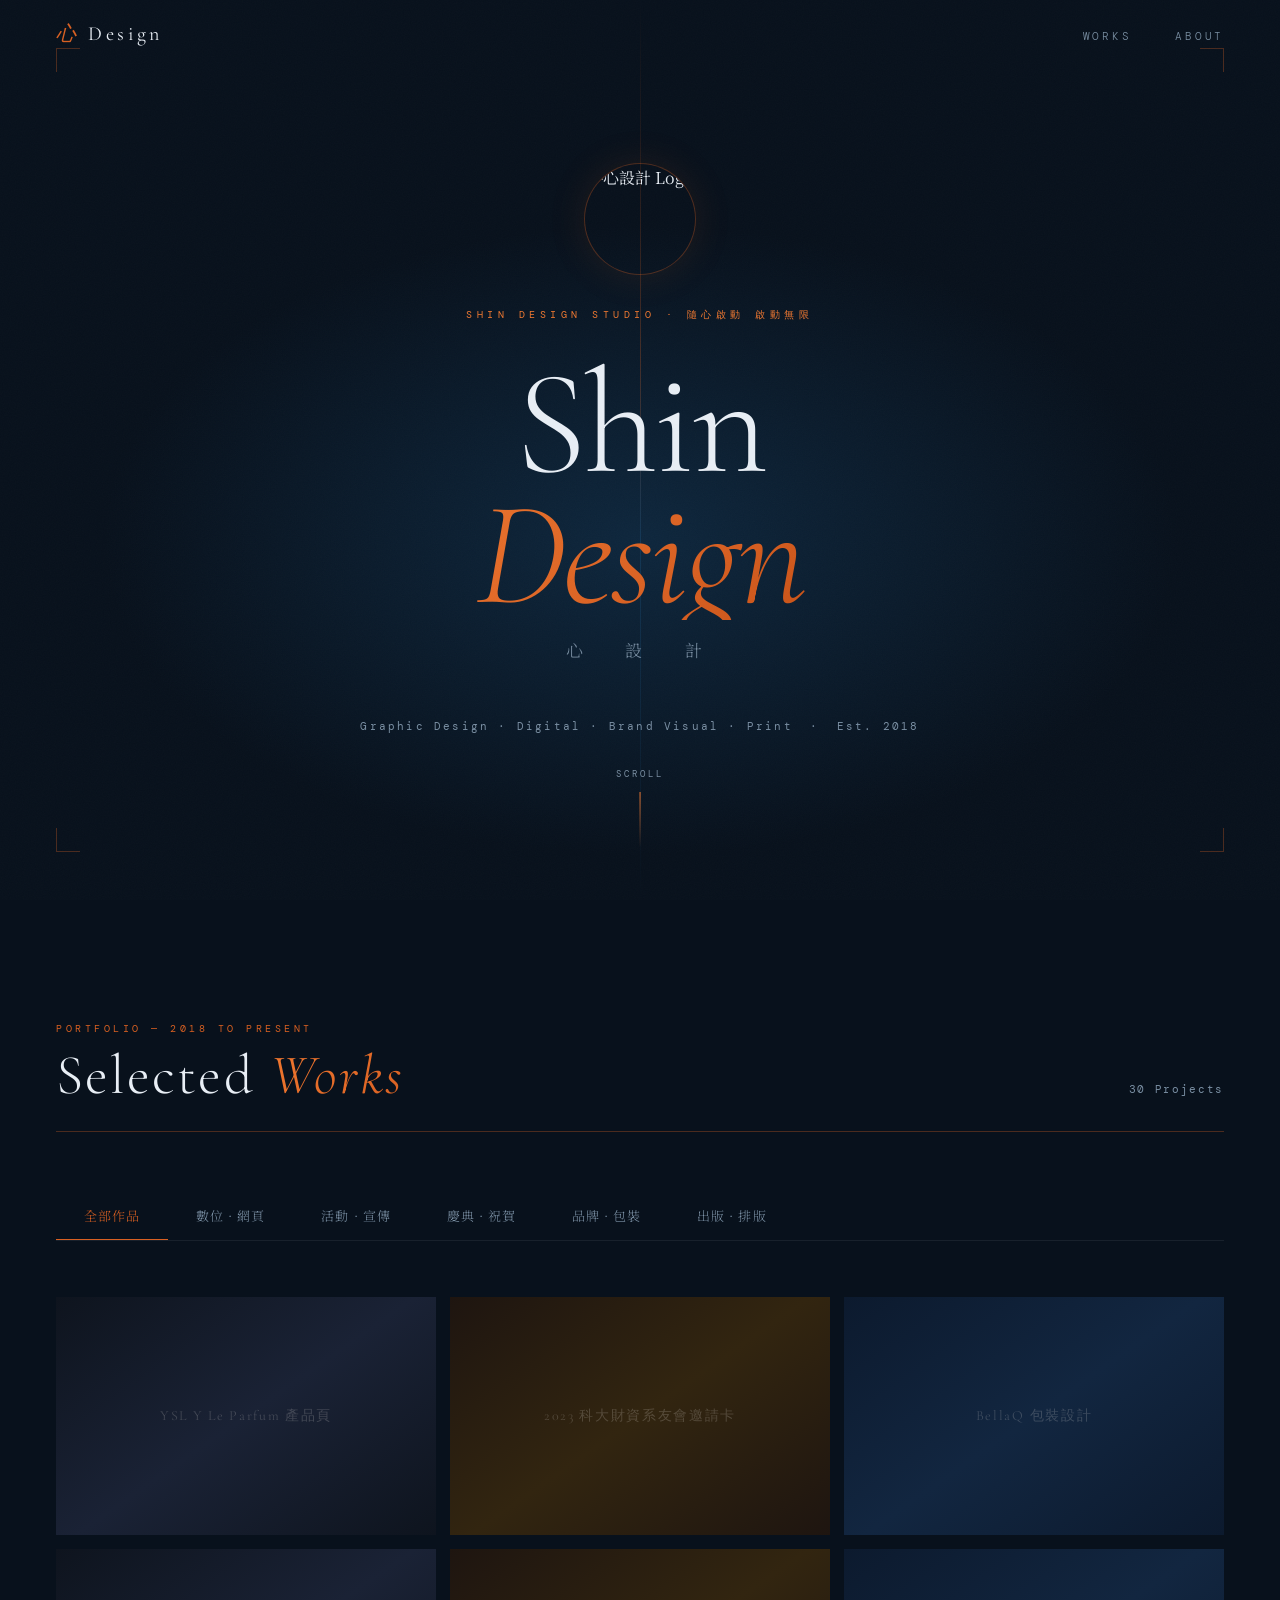
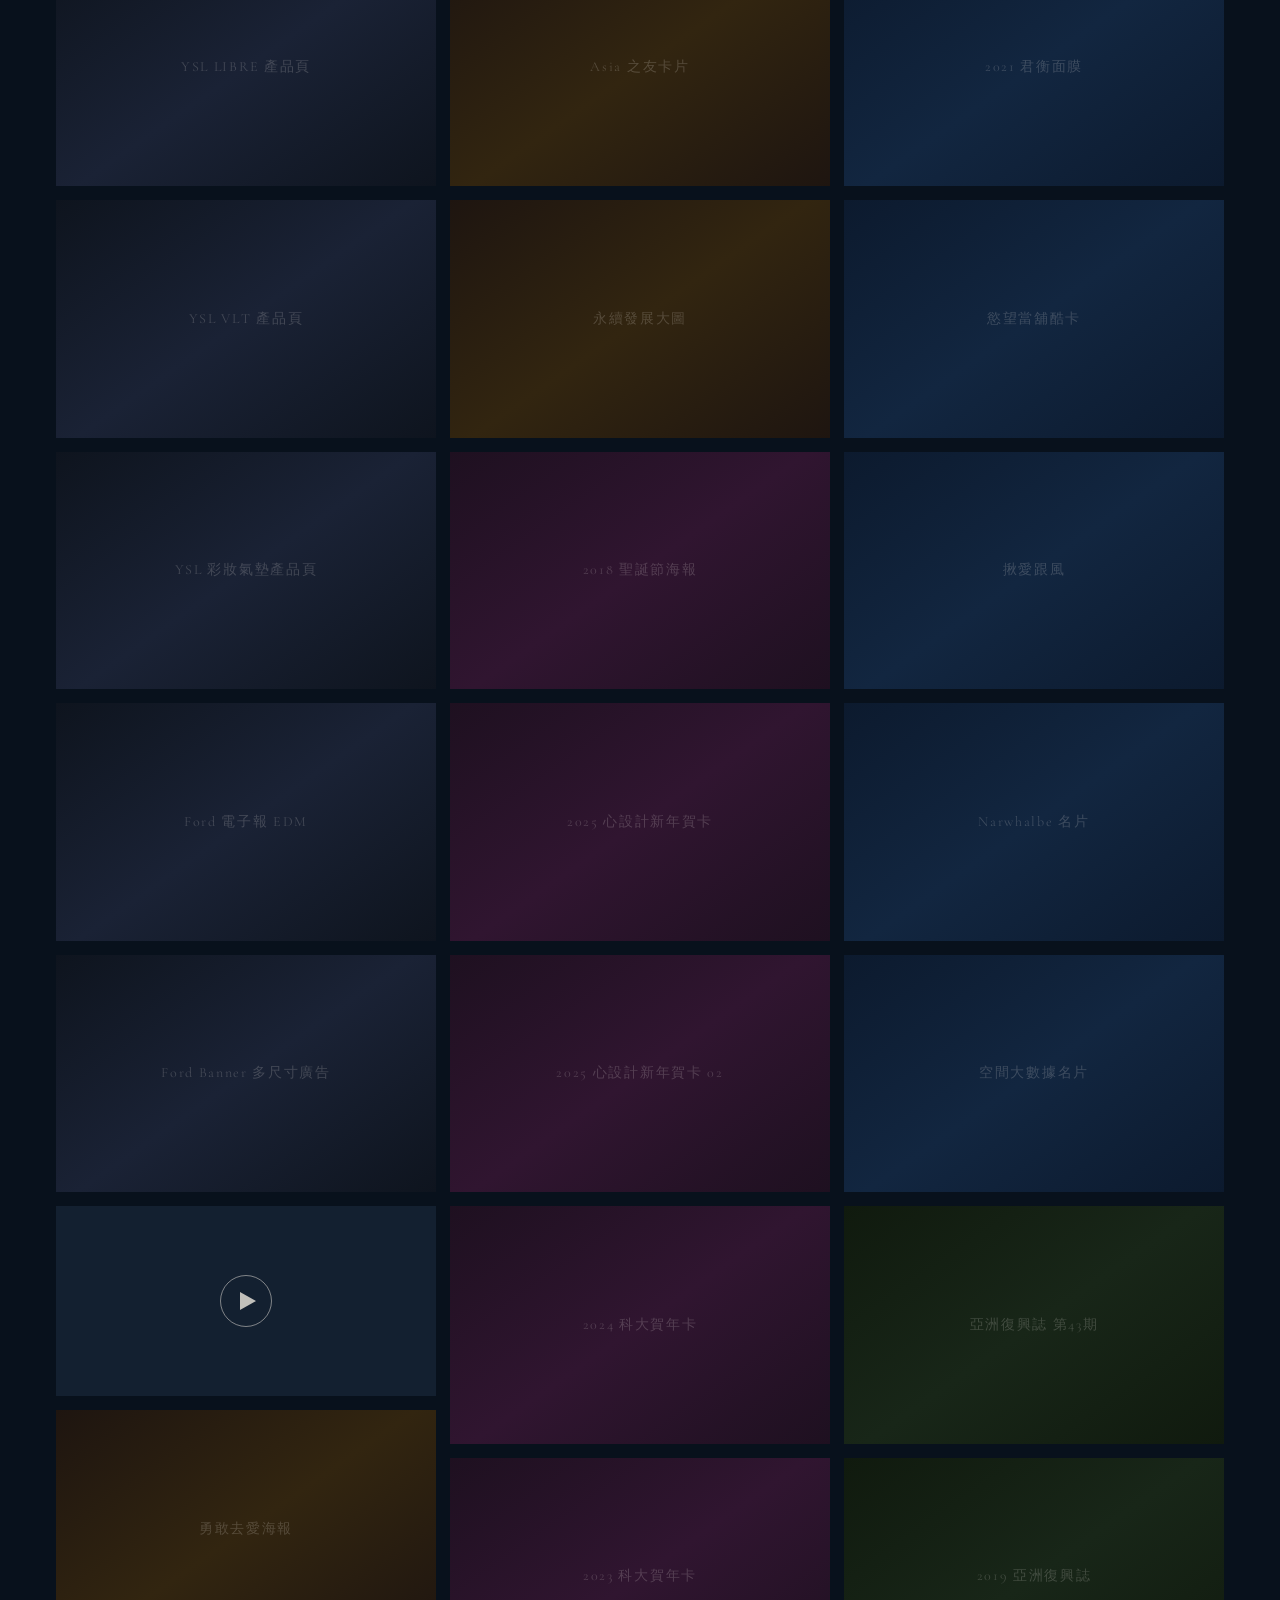
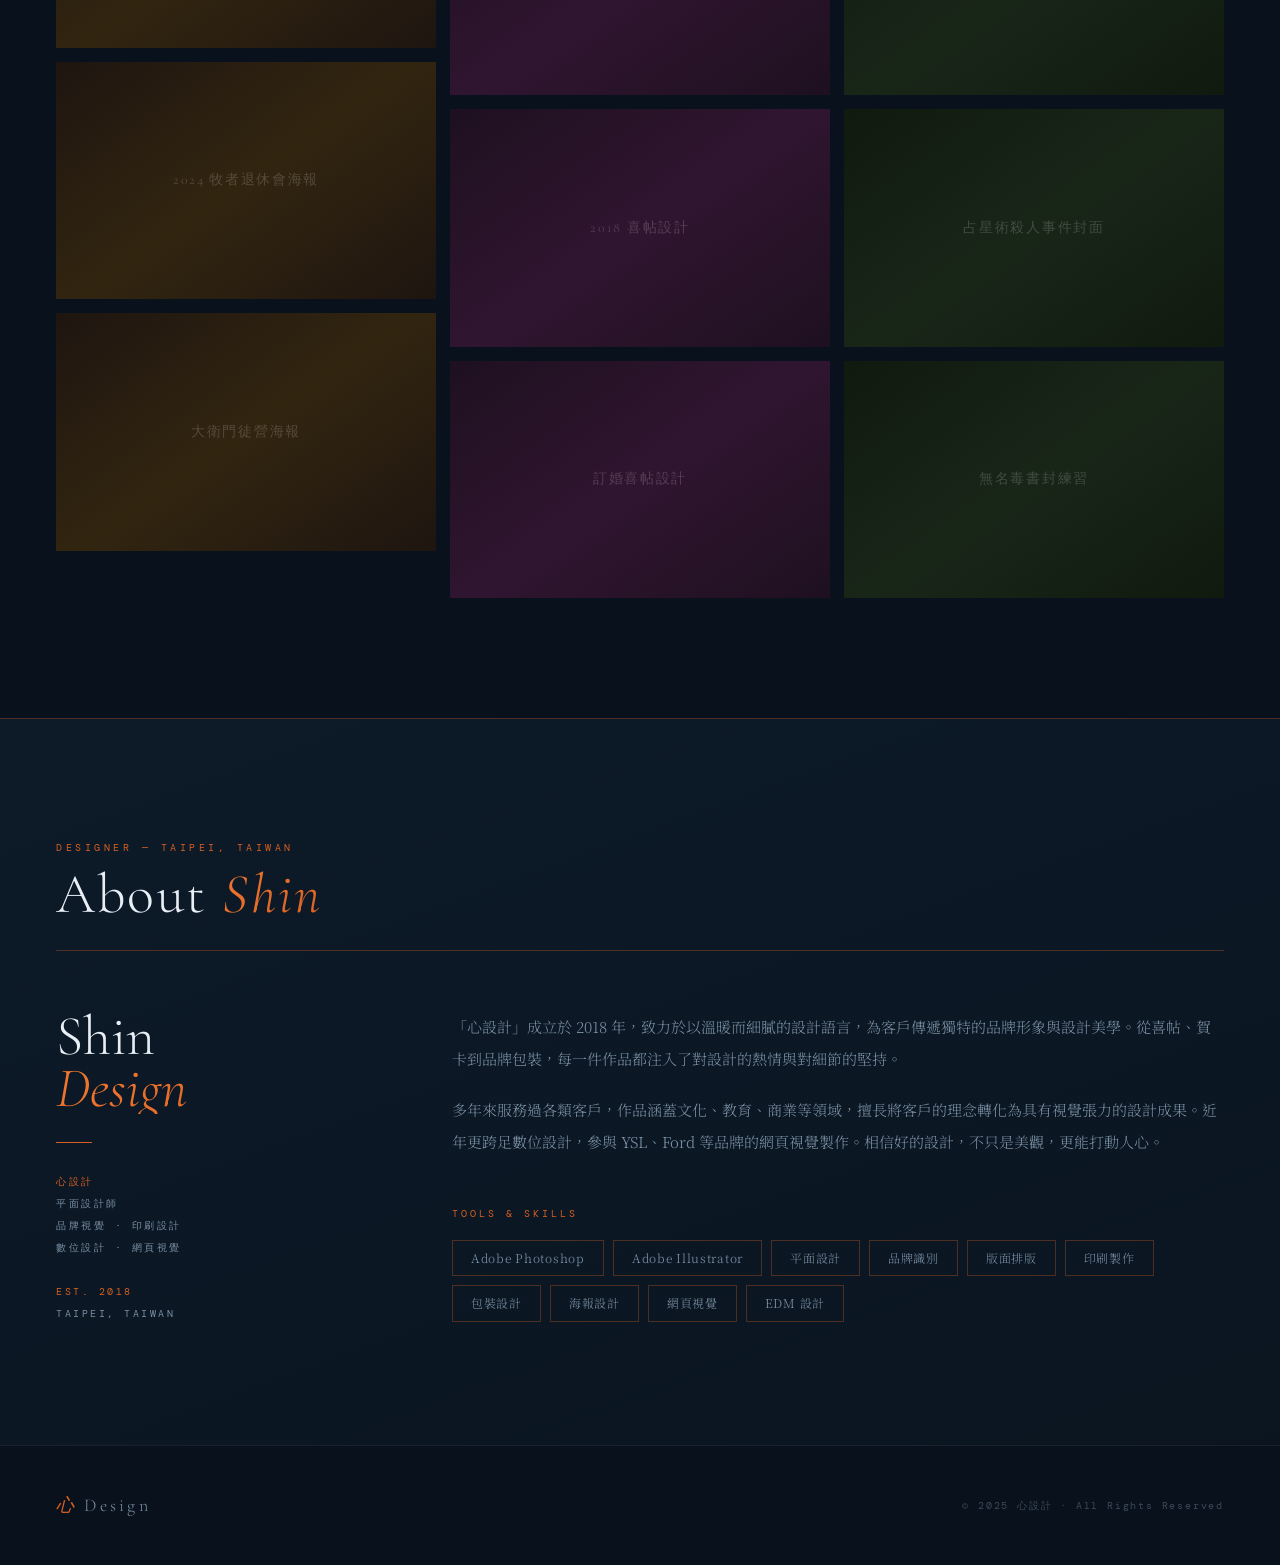
==== index.html @ 189000ab "Add files via upload" ====
<!DOCTYPE html>
<html lang="zh-Hant">
<head>
  <meta charset="UTF-8">
  <meta name="viewport" content="width=device-width, initial-scale=1.0">
  <title>心設計｜Shin Design Portfolio</title>
  <link rel="preconnect" href="https://fonts.googleapis.com">
  <link rel="preconnect" href="https://fonts.gstatic.com" crossorigin>
  <link href="https://fonts.googleapis.com/css2?family=Cormorant+Garamond:ital,wght@0,300;0,400;0,500;1,300;1,400;1,500&family=Noto+Serif+TC:wght@300;400;500&family=DM+Mono:wght@300;400&display=swap" rel="stylesheet">

  <style>
    :root {
      --ink:        #08111c;
      --ink-2:      #0d1a28;
      --ink-3:      #132030;
      --cream:      #e8eef5;
      --cream-dim:  #7a8fa3;
      --cream-faint:rgba(232,238,245,0.07);
      --gold:       #d86022;
      --gold-dim:   rgba(216,96,34,0.32);
      --gold-faint: rgba(216,96,34,0.10);
      --orange-hi:  #f07830;
      --navy:       #1a4f7a;
      --nav-h:      68px;
      --ease:       cubic-bezier(0.25,0.46,0.45,0.94);
    }
    *, *::before, *::after { margin:0; padding:0; box-sizing:border-box; }
    html { scroll-behavior: smooth; }
    body {
      font-family: 'Noto Serif TC', serif;
      background: var(--ink);
      color: var(--cream);
      line-height: 1.7;
      overflow-x: hidden;
    }
    body::after {
      content:'';
      position:fixed; inset:0;
      pointer-events:none; z-index:9998; opacity:.32;
      background-image:url("data:image/svg+xml,%3Csvg xmlns='http://www.w3.org/2000/svg' width='300' height='300'%3E%3Cfilter id='n'%3E%3CfeTurbulence type='fractalNoise' baseFrequency='.85' numOctaves='4' stitchTiles='stitch'/%3E%3C/filter%3E%3Crect width='300' height='300' filter='url(%23n)' opacity='.07'/%3E%3C/svg%3E");
    }
    a { text-decoration:none; color:inherit; }

    /* ── NAV ── */
    .nav {
      position:fixed; top:0; left:0; right:0;
      height:var(--nav-h);
      display:flex; align-items:center; justify-content:space-between;
      padding:0 56px; z-index:1000;
      transition:background .5s, border-color .5s;
    }
    .nav.scrolled {
      background:rgba(12,11,9,.93);
      backdrop-filter:blur(16px);
      border-bottom:1px solid var(--gold-dim);
    }
    .nav-logo {
      font-family:'Cormorant Garamond',serif;
      font-size:20px; font-weight:400;
      letter-spacing:.18em; color:var(--cream);
    }
    .nav-logo em { font-style:italic; color:var(--gold); }
    .nav-links { display:flex; gap:44px; list-style:none; }
    .nav-links a {
      font-family:'DM Mono',monospace;
      font-size:11px; font-weight:300;
      letter-spacing:.25em; text-transform:uppercase;
      color:var(--cream-dim); transition:color .3s;
    }
    .nav-links a:hover, .nav-links a.active { color:var(--gold); }

    /* ── HERO ── */
    .hero {
      min-height:100svh;
      display:flex; flex-direction:column;
      align-items:center; justify-content:center;
      position:relative; overflow:hidden; padding:0 56px;
      background: radial-gradient(ellipse 60% 50% at 50% 60%, rgba(26,79,122,0.35) 0%, transparent 70%);
    }
    .hero::before {
      content:''; position:absolute; top:0; left:50%;
      width:1px; height:100%;
      background:linear-gradient(to bottom, transparent, rgba(216,96,34,0.28) 40%, rgba(26,79,122,0.4) 60%, transparent);
      pointer-events:none;
    }
    .hero-corner {
      position:absolute; width:24px; height:24px;
      border-color:var(--gold-dim); border-style:solid;
    }
    .hero-corner.tl { top:48px; left:56px; border-width:1px 0 0 1px; }
    .hero-corner.tr { top:48px; right:56px; border-width:1px 1px 0 0; }
    .hero-corner.bl { bottom:48px; left:56px; border-width:0 0 1px 1px; }
    .hero-corner.br { bottom:48px; right:56px; border-width:0 1px 1px 0; }
    .hero-inner { text-align:center; position:relative; z-index:1; }
    .hero-eyebrow {
      font-family:'DM Mono',monospace;
      font-size:10px; letter-spacing:.45em; color:var(--orange-hi);
      text-transform:uppercase; margin-bottom:36px;
      opacity:0; animation:fadeUp .9s .2s forwards;
    }

    .hero-logo-wrap {
      width:110px; height:110px;
      border-radius:50%;
      overflow:hidden;
      margin:0 auto 32px;
      box-shadow:0 0 0 1px rgba(216,96,34,0.3), 0 0 40px rgba(216,96,34,0.12);
      opacity:0; animation:fadeUp .9s .1s forwards;
    }
    .hero-logo-wrap img {
      width:100%; height:100%; object-fit:cover;
    }
    .hero-title {
      font-family:'Cormorant Garamond',serif;
      font-size:clamp(72px,14vw,148px); font-weight:300;
      line-height:.88; letter-spacing:-.02em; color:var(--cream);
      margin-bottom:16px;
      opacity:0; animation:fadeUp .9s .45s forwards;
    }
    .hero-title em {
      display:block; font-style:italic;
      background: linear-gradient(135deg, #f07830 0%, #d86022 60%, #bf4a10 100%);
      -webkit-background-clip: text;
      -webkit-text-fill-color: transparent;
      background-clip: text;
    }
    .hero-zh {
      font-size:clamp(13px,2vw,17px); font-weight:300;
      letter-spacing:.75em; color:var(--cream-dim); margin-bottom:52px;
      opacity:0; animation:fadeUp .9s .7s forwards;
    }
    .hero-sub {
      font-family:'DM Mono',monospace;
      font-size:11px; letter-spacing:.2em; color:var(--cream-dim);
      opacity:0; animation:fadeUp .9s .9s forwards;
    }
    .hero-scroll {
      position:absolute; bottom:52px; left:50%;
      transform:translateX(-50%);
      display:flex; flex-direction:column; align-items:center; gap:10px;
      opacity:0; animation:fadeIn 1s 1.6s forwards;
    }
    .hero-scroll-label {
      font-family:'DM Mono',monospace;
      font-size:9px; letter-spacing:.35em; color:var(--cream-dim); text-transform:uppercase;
    }
    .hero-scroll-bar {
      width:1px; height:56px;
      background:linear-gradient(to bottom, var(--orange-hi), transparent);
      animation:scrollPulse 2.5s 1.8s infinite;
    }

    /* ── SECTION ── */
    .section { padding:120px 56px; }
    .section-header {
      display:flex; align-items:flex-end; justify-content:space-between;
      margin-bottom:60px; padding-bottom:28px;
      border-bottom:1px solid var(--gold-dim);
    }
    .section-eyebrow {
      font-family:'DM Mono',monospace;
      font-size:10px; letter-spacing:.35em; color:var(--gold);
      text-transform:uppercase; margin-bottom:10px;
    }
    .section-title {
      font-family:'Cormorant Garamond',serif;
      font-size:clamp(36px,5vw,56px); font-weight:300;
      line-height:1; letter-spacing:.04em; color:var(--cream);
    }
    .section-title em {
      font-style:italic;
      background: linear-gradient(135deg, #f07830 0%, #d86022 100%);
      -webkit-background-clip: text;
      -webkit-text-fill-color: transparent;
      background-clip: text;
    }
    .section-count {
      font-family:'DM Mono',monospace;
      font-size:11px; letter-spacing:.15em; color:var(--cream-dim); padding-bottom:4px;
    }

    /* ── FILTER ── */
    .filter-bar {
      display:flex; border-bottom:1px solid var(--cream-faint);
      margin-bottom:56px; overflow-x:auto; scrollbar-width:none;
    }
    .filter-bar::-webkit-scrollbar { display:none; }
    .filter-btn {
      flex-shrink:0; padding:14px 28px;
      background:none; border:none; border-bottom:2px solid transparent;
      font-family:'Noto Serif TC',serif; font-size:13px; font-weight:300;
      color:var(--cream-dim); cursor:pointer;
      letter-spacing:.08em; transition:color .3s, border-color .3s;
      margin-bottom:-1px; white-space:nowrap;
    }
    .filter-btn:hover { color:var(--cream); }
    .filter-btn.active { color:var(--gold); border-bottom-color:var(--gold); }

    /* ── GRID ── */
    .project-grid { columns:3; column-gap:14px; }
    .project-card {
      break-inside:avoid; margin-bottom:14px;
      position:relative; overflow:hidden; cursor:pointer;
      background:var(--ink-3); display:block;
      transition:transform .4s var(--ease);
    }
    .project-card:hover { transform:translateY(-2px); }
    .project-card-img {
      width:100%; display:block; object-fit:cover;
      transition:transform .7s var(--ease);
    }
    .project-card:hover .project-card-img { transform:scale(1.05); }

    /* placeholder bg by category */
    .project-card[data-category="promotion"]   { --ph-bg: linear-gradient(145deg,#1e1510,#322510,#1e1510); }
    .project-card[data-category="celebration"] { --ph-bg: linear-gradient(145deg,#1e1020,#301530,#1e1020); }
    .project-card[data-category="brand"]       { --ph-bg: linear-gradient(145deg,#0c1a2e,#122640,#0c1a2e); }
    .project-card[data-category="publication"] { --ph-bg: linear-gradient(145deg,#101a0e,#182618,#101a0e); }
    .project-card[data-category="digital"]     { --ph-bg: linear-gradient(145deg,#0e141e,#1a2235,#0e141e); }

    .img-error { display:none !important; }
    .img-error ~ .project-card-placeholder { display:flex !important; }
    .project-card-placeholder {
      display:none; background:var(--ph-bg);
      width:100%; min-height:200px; aspect-ratio:16/10;
      align-items:center; justify-content:center;
      font-family:'Cormorant Garamond',serif;
      font-size:14px; letter-spacing:.12em;
      color:rgba(237,232,223,.2); text-align:center; padding:20px;
    }

    .project-card-overlay {
      position:absolute; inset:0;
      background:linear-gradient(to top, rgba(8,6,3,.88) 0%, rgba(8,6,3,.12) 55%, transparent 100%);
      opacity:0; transition:opacity .4s;
      display:flex; flex-direction:column; justify-content:flex-end; padding:22px;
    }
    .project-card:hover .project-card-overlay { opacity:1; }
    .project-card-cat {
      font-family:'DM Mono',monospace;
      font-size:9px; letter-spacing:.3em; color:var(--gold);
      text-transform:uppercase; margin-bottom:6px;
    }
    .project-card-name {
      font-size:14px; font-weight:400;
      letter-spacing:.06em; color:#f5f0e8; line-height:1.4;
    }

    /* video card */
    .project-card.is-video .video-play-btn {
      position:absolute; top:50%; left:50%;
      transform:translate(-50%,-50%);
      width:52px; height:52px; border-radius:50%;
      border:1.5px solid rgba(237,232,223,.5);
      display:flex; align-items:center; justify-content:center;
      transition:border-color .3s, background .3s;
      pointer-events:none;
    }
    .project-card.is-video .video-play-btn::after {
      content:''; display:block;
      border-left:16px solid rgba(237,232,223,.8);
      border-top:9px solid transparent;
      border-bottom:9px solid transparent;
      margin-left:4px;
    }
    .project-card.is-video:hover .video-play-btn {
      border-color:var(--gold);
      background:rgba(196,151,62,.15);
    }
    .project-card.is-video:hover .video-play-btn::after {
      border-left-color:var(--gold);
    }

    .project-card.hidden { display:none; }

    /* ── ABOUT ── */
    #about { background: linear-gradient(160deg, #0d1a28 0%, #0a1520 100%); border-top:1px solid var(--gold-dim); }
    .about-grid {
      display:grid; grid-template-columns:300px 1fr;
      gap:96px; align-items:start;
    }
    .about-brand-name {
      font-family:'Cormorant Garamond',serif;
      font-size:56px; font-weight:300; line-height:.92; color:var(--cream);
    }
    .about-brand-name em {
      display:block; font-style:italic;
      background: linear-gradient(135deg, #f07830 0%, #d86022 100%);
      -webkit-background-clip: text;
      -webkit-text-fill-color: transparent;
      background-clip: text;
    }
    .about-rule { width:36px; height:1px; background:var(--gold); margin:28px 0; }
    .about-meta {
      font-family:'DM Mono',monospace;
      font-size:10px; letter-spacing:.25em; color:var(--cream-dim);
      line-height:2.2; text-transform:uppercase;
    }
    .about-meta strong { color:var(--gold); font-weight:400; }
    .about-bio { font-size:15px; font-weight:300; color:var(--cream-dim); line-height:2.1; }
    .about-bio p + p { margin-top:20px; }
    .skills-eyebrow {
      font-family:'DM Mono',monospace;
      font-size:10px; letter-spacing:.3em; color:var(--gold);
      text-transform:uppercase; margin:48px 0 18px;
    }
    .skills-list { display:flex; flex-wrap:wrap; gap:9px; }
    .skill-tag {
      padding:7px 18px; border:1px solid var(--gold-dim);
      font-size:12px; font-weight:300; color:var(--cream-dim);
      letter-spacing:.06em; transition:border-color .3s, color .3s;
    }
    .skill-tag:hover { border-color:var(--gold); color:var(--gold); }

    /* ── FOOTER ── */
    .footer {
      padding:44px 56px;
      display:flex; justify-content:space-between; align-items:center;
      border-top:1px solid var(--cream-faint);
    }
    .footer-logo {
      font-family:'Cormorant Garamond',serif;
      font-size:18px; font-weight:300;
      letter-spacing:.18em; color:var(--cream-dim);
    }
    .footer-logo em { font-style:italic; color:var(--gold); }
    .footer-copy {
      font-family:'DM Mono',monospace;
      font-size:10px; letter-spacing:.18em; color:var(--cream-dim); opacity:.45;
    }

    /* ── LIGHTBOX ── */
    .lightbox {
      position:fixed; inset:0; background:rgba(8,7,5,.97);
      z-index:2000; display:flex; align-items:center; justify-content:center;
      opacity:0; pointer-events:none; transition:opacity .4s;
    }
    .lightbox.open { opacity:1; pointer-events:all; }
    .lightbox-media {
      max-width:86vw; max-height:82vh; object-fit:contain;
      box-shadow:0 48px 120px rgba(0,0,0,.85);
    }
    .lightbox-video {
      max-width:86vw; max-height:82vh;
      box-shadow:0 48px 120px rgba(0,0,0,.85);
      display:none;
    }
    .lightbox-video.active { display:block; }
    .lightbox-info {
      position:absolute; bottom:44px; left:50%;
      transform:translateX(-50%); text-align:center;
    }
    .lightbox-name { font-size:15px; font-weight:400; color:var(--cream); letter-spacing:.1em; }
    .lightbox-tag {
      font-family:'DM Mono',monospace;
      font-size:10px; letter-spacing:.3em; color:var(--gold);
      text-transform:uppercase; margin-top:8px;
    }
    .lightbox-close {
      position:absolute; top:36px; right:48px;
      font-family:'DM Mono',monospace; font-size:11px;
      letter-spacing:.22em; text-transform:uppercase;
      color:var(--cream-dim); background:none; border:none; cursor:pointer;
      transition:color .3s; display:flex; align-items:center; gap:10px;
    }
    .lightbox-close::before { content:''; display:block; width:20px; height:1px; background:currentColor; }
    .lightbox-close:hover { color:var(--gold); }
    .lightbox-prev, .lightbox-next {
      position:absolute; top:50%; transform:translateY(-50%);
      background:none; border:1px solid var(--gold-dim); color:var(--cream-dim);
      width:48px; height:48px; cursor:pointer; font-size:18px;
      display:flex; align-items:center; justify-content:center;
      transition:border-color .3s, color .3s;
    }
    .lightbox-prev:hover, .lightbox-next:hover { border-color:var(--gold); color:var(--gold); }
    .lightbox-prev { left:48px; }
    .lightbox-next { right:48px; }

    /* ── ANIMATIONS ── */
    @keyframes fadeUp {
      from { opacity:0; transform:translateY(22px); }
      to   { opacity:1; transform:translateY(0); }
    }
    @keyframes fadeIn {
      from { opacity:0; } to { opacity:1; }
    }
    @keyframes scrollPulse {
      0%   { transform:scaleY(0); transform-origin:top;    opacity:1; }
      49%  { transform:scaleY(1); transform-origin:top;    opacity:1; }
      50%  { transform:scaleY(1); transform-origin:bottom; opacity:1; }
      100% { transform:scaleY(0); transform-origin:bottom; opacity:0; }
    }

    /* ── RWD ── */
    @media (max-width:1100px) {
      .project-grid { columns:2; }
      .about-grid { grid-template-columns:240px 1fr; gap:56px; }
    }
    @media (max-width:768px) {
      .nav, .section, .hero { padding-left:24px; padding-right:24px; }
      .footer { padding:32px 24px; flex-direction:column; gap:14px; text-align:center; }
      .section { padding-top:80px; padding-bottom:80px; }
      .about-grid { grid-template-columns:1fr; gap:40px; }
      .lightbox-prev { left:12px; } .lightbox-next { right:12px; }
      .hero-corner { display:none; }
    }
    @media (max-width:540px) { .project-grid { columns:1; } }
  </style>
</head>
<body>

<!-- NAV -->
<nav class="nav" id="nav">
  <a href="#home" class="nav-logo"><em>心</em>&nbsp;Design</a>
  <ul class="nav-links">
    <li><a href="#works">Works</a></li>
    <li><a href="#about">About</a></li>
  </ul>
</nav>

<!-- HERO -->
<section class="hero" id="home">
  <div class="hero-corner tl"></div><div class="hero-corner tr"></div>
  <div class="hero-corner bl"></div><div class="hero-corner br"></div>
  <div class="hero-inner">
    <div class="hero-logo-wrap">
      <img src="logo/shin-logo.jpg" alt="心設計 Logo">
    </div>
    <p class="hero-eyebrow">Shin Design Studio · 隨心啟動 啟動無限</p>
    <h1 class="hero-title">Shin<em>Design</em></h1>
    <p class="hero-zh">心　設　計</p>
    <p class="hero-sub">Graphic Design · Digital · Brand Visual · Print &ensp;·&ensp; Est. 2018</p>
  </div>
  <div class="hero-scroll">
    <span class="hero-scroll-label">Scroll</span>
    <div class="hero-scroll-bar"></div>
  </div>
</section>

<!-- WORKS -->
<section class="section" id="works">
  <div class="section-header">
    <div>
      <p class="section-eyebrow">Portfolio — 2018 to Present</p>
      <h2 class="section-title">Selected <em>Works</em></h2>
    </div>
    <span class="section-count" id="count">30 Projects</span>
  </div>

  <div class="filter-bar">
    <button class="filter-btn active" data-filter="all">全部作品</button>
    <button class="filter-btn" data-filter="digital">數位 · 網頁</button>
    <button class="filter-btn" data-filter="promotion">活動 · 宣傳</button>
    <button class="filter-btn" data-filter="celebration">慶典 · 祝賀</button>
    <button class="filter-btn" data-filter="brand">品牌 · 包裝</button>
    <button class="filter-btn" data-filter="publication">出版 · 排版</button>
  </div>

  <div class="project-grid" id="grid">

    <!-- ── 數位 · 網頁 ── -->

    <div class="project-card" data-category="digital" data-title="YSL Y Le Parfum 產品頁">
      <img class="project-card-img" src="img/ysl_leparfum_pc.jpg" alt="YSL Y Le Parfum 產品頁" loading="lazy">
      <div class="project-card-placeholder">YSL Y Le Parfum 產品頁</div>
      <div class="project-card-overlay">
        <div class="project-card-cat">數位 · 網頁</div>
        <div class="project-card-name">YSL Y Le Parfum 產品頁</div>
      </div>
    </div>

    <div class="project-card" data-category="digital" data-title="YSL LIBRE 產品頁">
      <img class="project-card-img" src="img/ysl_libre_pc.jpg" alt="YSL LIBRE 產品頁" loading="lazy">
      <div class="project-card-placeholder">YSL LIBRE 產品頁</div>
      <div class="project-card-overlay">
        <div class="project-card-cat">數位 · 網頁</div>
        <div class="project-card-name">YSL LIBRE 產品頁</div>
      </div>
    </div>

    <div class="project-card" data-category="digital" data-title="YSL VLT 產品頁">
      <img class="project-card-img" src="img/ysl_vlt_pc.jpg" alt="YSL VLT 產品頁" loading="lazy">
      <div class="project-card-placeholder">YSL VLT 產品頁</div>
      <div class="project-card-overlay">
        <div class="project-card-cat">數位 · 網頁</div>
        <div class="project-card-name">YSL VLT 產品頁</div>
      </div>
    </div>

    <div class="project-card" data-category="digital" data-title="YSL 彩妝氣墊產品頁">
      <img class="project-card-img" src="img/ysl_makeup_pc.jpg" alt="YSL 彩妝氣墊產品頁" loading="lazy">
      <div class="project-card-placeholder">YSL 彩妝氣墊產品頁</div>
      <div class="project-card-overlay">
        <div class="project-card-cat">數位 · 網頁</div>
        <div class="project-card-name">YSL 彩妝氣墊產品頁</div>
      </div>
    </div>

    <div class="project-card" data-category="digital" data-title="Ford 電子報 EDM">
      <img class="project-card-img" src="img/ford_edm.jpg" alt="Ford 電子報 EDM" loading="lazy">
      <div class="project-card-placeholder">Ford 電子報 EDM</div>
      <div class="project-card-overlay">
        <div class="project-card-cat">數位 · 網頁</div>
        <div class="project-card-name">Ford 電子報 EDM</div>
      </div>
    </div>

    <div class="project-card" data-category="digital" data-title="Ford Banner 多尺寸廣告">
      <img class="project-card-img" src="img/ford_banner.jpg" alt="Ford Banner 多尺寸廣告" loading="lazy">
      <div class="project-card-placeholder">Ford Banner 多尺寸廣告</div>
      <div class="project-card-overlay">
        <div class="project-card-cat">數位 · 網頁</div>
        <div class="project-card-name">Ford Banner 多尺寸廣告</div>
      </div>
    </div>

    <div class="project-card is-video" data-category="digital" data-title="VML Human First 形象影片" data-video="video/VML_human-First.mp4">
      <video class="project-card-img" muted loop playsinline preload="metadata" style="pointer-events:none;">
        <source src="video/VML_human-First.mp4" type="video/mp4">
      </video>
      <div class="video-play-btn"></div>
      <div class="project-card-overlay">
        <div class="project-card-cat">數位 · 影片</div>
        <div class="project-card-name">VML Human First 形象影片</div>
      </div>
    </div>

    <!-- ── 活動 · 宣傳 ── -->

    <div class="project-card" data-category="promotion" data-title="勇敢去愛海報">
      <img class="project-card-img" src="img/勇敢去愛海報.jpg" alt="勇敢去愛海報" loading="lazy">
      <div class="project-card-placeholder">勇敢去愛海報</div>
      <div class="project-card-overlay">
        <div class="project-card-cat">活動 · 宣傳</div>
        <div class="project-card-name">勇敢去愛海報</div>
      </div>
    </div>

    <div class="project-card" data-category="promotion" data-title="2024 牧者退休會海報">
      <img class="project-card-img" src="img/2024牧者退休會海報.jpg" alt="2024 牧者退休會海報" loading="lazy">
      <div class="project-card-placeholder">2024 牧者退休會海報</div>
      <div class="project-card-overlay">
        <div class="project-card-cat">活動 · 宣傳</div>
        <div class="project-card-name">2024 牧者退休會海報</div>
      </div>
    </div>

    <div class="project-card" data-category="promotion" data-title="大衛門徒營海報">
      <img class="project-card-img" src="img/大衛門徒營海報.jpg" alt="大衛門徒營海報" loading="lazy">
      <div class="project-card-placeholder">大衛門徒營海報</div>
      <div class="project-card-overlay">
        <div class="project-card-cat">活動 · 宣傳</div>
        <div class="project-card-name">大衛門徒營海報</div>
      </div>
    </div>

    <div class="project-card" data-category="promotion" data-title="2023 科大財資系友會邀請卡">
      <img class="project-card-img" src="img/2023科大財資系友會邀請卡.jpg" alt="2023 科大財資系友會邀請卡" loading="lazy">
      <div class="project-card-placeholder">2023 科大財資系友會邀請卡</div>
      <div class="project-card-overlay">
        <div class="project-card-cat">活動 · 宣傳</div>
        <div class="project-card-name">2023 科大財資系友會邀請卡</div>
      </div>
    </div>

    <div class="project-card" data-category="promotion" data-title="Asia 之友卡片">
      <img class="project-card-img" src="img/Asia之友卡片.jpg" alt="Asia 之友卡片" loading="lazy">
      <div class="project-card-placeholder">Asia 之友卡片</div>
      <div class="project-card-overlay">
        <div class="project-card-cat">活動 · 宣傳</div>
        <div class="project-card-name">Asia 之友卡片</div>
      </div>
    </div>

    <div class="project-card" data-category="promotion" data-title="永續發展大圖">
      <img class="project-card-img" src="img/永續發展大圖.jpg" alt="永續發展大圖" loading="lazy">
      <div class="project-card-placeholder">永續發展大圖</div>
      <div class="project-card-overlay">
        <div class="project-card-cat">活動 · 宣傳</div>
        <div class="project-card-name">永續發展大圖</div>
      </div>
    </div>

    <!-- ── 慶典 · 祝賀 ── -->

    <div class="project-card" data-category="celebration" data-title="2018 聖誕節海報">
      <img class="project-card-img" src="img/2018聖誕節海報.jpg" alt="2018 聖誕節海報" loading="lazy">
      <div class="project-card-placeholder">2018 聖誕節海報</div>
      <div class="project-card-overlay">
        <div class="project-card-cat">慶典 · 祝賀</div>
        <div class="project-card-name">2018 聖誕節海報</div>
      </div>
    </div>

    <div class="project-card" data-category="celebration" data-title="2025 心設計新年賀卡">
      <img class="project-card-img" src="img/2025心設計新年賀卡.jpg" alt="2025 心設計新年賀卡" loading="lazy">
      <div class="project-card-placeholder">2025 心設計新年賀卡</div>
      <div class="project-card-overlay">
        <div class="project-card-cat">慶典 · 祝賀</div>
        <div class="project-card-name">2025 心設計新年賀卡</div>
      </div>
    </div>

    <div class="project-card" data-category="celebration" data-title="2025 心設計新年賀卡 02">
      <img class="project-card-img" src="img/2025心設計新年賀卡02.jpg" alt="2025 心設計新年賀卡 02" loading="lazy">
      <div class="project-card-placeholder">2025 心設計新年賀卡 02</div>
      <div class="project-card-overlay">
        <div class="project-card-cat">慶典 · 祝賀</div>
        <div class="project-card-name">2025 心設計新年賀卡 02</div>
      </div>
    </div>

    <div class="project-card" data-category="celebration" data-title="2024 科大賀年卡">
      <img class="project-card-img" src="img/2024科大賀年卡.jpg" alt="2024 科大賀年卡" loading="lazy">
      <div class="project-card-placeholder">2024 科大賀年卡</div>
      <div class="project-card-overlay">
        <div class="project-card-cat">慶典 · 祝賀</div>
        <div class="project-card-name">2024 科大賀年卡</div>
      </div>
    </div>

    <div class="project-card" data-category="celebration" data-title="2023 科大賀年卡">
      <img class="project-card-img" src="img/2023科大賀年卡.jpg" alt="2023 科大賀年卡" loading="lazy">
      <div class="project-card-placeholder">2023 科大賀年卡</div>
      <div class="project-card-overlay">
        <div class="project-card-cat">慶典 · 祝賀</div>
        <div class="project-card-name">2023 科大賀年卡</div>
      </div>
    </div>

    <div class="project-card" data-category="celebration" data-title="2018 喜帖設計">
      <img class="project-card-img" src="img/2018喜帖設計.jpg" alt="2018 喜帖設計" loading="lazy">
      <div class="project-card-placeholder">2018 喜帖設計</div>
      <div class="project-card-overlay">
        <div class="project-card-cat">慶典 · 祝賀</div>
        <div class="project-card-name">2018 喜帖設計</div>
      </div>
    </div>

    <div class="project-card" data-category="celebration" data-title="訂婚喜帖設計">
      <img class="project-card-img" src="img/訂婚喜帖設計.jpg" alt="訂婚喜帖設計" loading="lazy">
      <div class="project-card-placeholder">訂婚喜帖設計</div>
      <div class="project-card-overlay">
        <div class="project-card-cat">慶典 · 祝賀</div>
        <div class="project-card-name">訂婚喜帖設計</div>
      </div>
    </div>

    <!-- ── 品牌 · 包裝 ── -->

    <div class="project-card" data-category="brand" data-title="BellaQ 包裝設計">
      <img class="project-card-img" src="img/BellaQ包裝設計.jpg" alt="BellaQ 包裝設計" loading="lazy">
      <div class="project-card-placeholder">BellaQ 包裝設計</div>
      <div class="project-card-overlay">
        <div class="project-card-cat">品牌 · 包裝</div>
        <div class="project-card-name">BellaQ 包裝設計</div>
      </div>
    </div>

    <div class="project-card" data-category="brand" data-title="2021 君衡面膜">
      <img class="project-card-img" src="img/2021君衡面膜.jpg" alt="2021 君衡面膜" loading="lazy">
      <div class="project-card-placeholder">2021 君衡面膜</div>
      <div class="project-card-overlay">
        <div class="project-card-cat">品牌 · 包裝</div>
        <div class="project-card-name">2021 君衡面膜</div>
      </div>
    </div>

    <div class="project-card" data-category="brand" data-title="慾望當舖酷卡">
      <img class="project-card-img" src="img/慾望當舖酷卡.jpg" alt="慾望當舖酷卡" loading="lazy">
      <div class="project-card-placeholder">慾望當舖酷卡</div>
      <div class="project-card-overlay">
        <div class="project-card-cat">品牌 · 包裝</div>
        <div class="project-card-name">慾望當舖酷卡</div>
      </div>
    </div>

    <div class="project-card" data-category="brand" data-title="揪愛跟風">
      <img class="project-card-img" src="img/揪愛跟風.jpg" alt="揪愛跟風" loading="lazy">
      <div class="project-card-placeholder">揪愛跟風</div>
      <div class="project-card-overlay">
        <div class="project-card-cat">品牌 · 包裝</div>
        <div class="project-card-name">揪愛跟風</div>
      </div>
    </div>

    <div class="project-card" data-category="brand" data-title="Narwhalbe 名片">
      <img class="project-card-img" src="img/Narwhalbe名片.jpg" alt="Narwhalbe 名片" loading="lazy">
      <div class="project-card-placeholder">Narwhalbe 名片</div>
      <div class="project-card-overlay">
        <div class="project-card-cat">品牌 · 包裝</div>
        <div class="project-card-name">Narwhalbe 名片</div>
      </div>
    </div>

    <div class="project-card" data-category="brand" data-title="空間大數據名片">
      <img class="project-card-img" src="img/空間大數據名片.jpg" alt="空間大數據名片" loading="lazy">
      <div class="project-card-placeholder">空間大數據名片</div>
      <div class="project-card-overlay">
        <div class="project-card-cat">品牌 · 包裝</div>
        <div class="project-card-name">空間大數據名片</div>
      </div>
    </div>

    <!-- ── 出版 · 排版 ── -->

    <div class="project-card" data-category="publication" data-title="亞洲復興誌 第43期">
      <img class="project-card-img" src="img/43亞洲復興誌.jpg" alt="亞洲復興誌 第43期" loading="lazy">
      <div class="project-card-placeholder">亞洲復興誌 第43期</div>
      <div class="project-card-overlay">
        <div class="project-card-cat">出版 · 排版</div>
        <div class="project-card-name">亞洲復興誌 第43期</div>
      </div>
    </div>

    <div class="project-card" data-category="publication" data-title="2019 亞洲復興誌">
      <img class="project-card-img" src="img/2019亞洲復興誌.jpg" alt="2019 亞洲復興誌" loading="lazy">
      <div class="project-card-placeholder">2019 亞洲復興誌</div>
      <div class="project-card-overlay">
        <div class="project-card-cat">出版 · 排版</div>
        <div class="project-card-name">2019 亞洲復興誌</div>
      </div>
    </div>

    <div class="project-card" data-category="publication" data-title="占星術殺人事件封面">
      <img class="project-card-img" src="img/占星術殺人事件封面.jpg" alt="占星術殺人事件封面" loading="lazy">
      <div class="project-card-placeholder">占星術殺人事件封面</div>
      <div class="project-card-overlay">
        <div class="project-card-cat">出版 · 排版</div>
        <div class="project-card-name">占星術殺人事件封面</div>
      </div>
    </div>

    <div class="project-card" data-category="publication" data-title="無名毒書封練習">
      <img class="project-card-img" src="img/無名毒書封練習.jpg" alt="無名毒書封練習" loading="lazy">
      <div class="project-card-placeholder">無名毒書封練習</div>
      <div class="project-card-overlay">
        <div class="project-card-cat">出版 · 排版</div>
        <div class="project-card-name">無名毒書封練習</div>
      </div>
    </div>

  </div>
</section>

<!-- ABOUT -->
<section class="section" id="about">
  <div class="section-header">
    <div>
      <p class="section-eyebrow">Designer — Taipei, Taiwan</p>
      <h2 class="section-title">About <em>Shin</em></h2>
    </div>
  </div>
  <div class="about-grid">
    <div class="about-left">
      <div class="about-brand-name">Shin<em>Design</em></div>
      <div class="about-rule"></div>
      <p class="about-meta">
        <strong>心設計</strong><br>
        平面設計師<br>
        品牌視覺 · 印刷設計<br>
        數位設計 · 網頁視覺<br><br>
        <strong>Est. 2018</strong><br>
        Taipei, Taiwan
      </p>
    </div>
    <div class="about-right">
      <div class="about-bio">
        <p>「心設計」成立於 2018 年，致力於以溫暖而細膩的設計語言，為客戶傳遞獨特的品牌形象與設計美學。從喜帖、賀卡到品牌包裝，每一件作品都注入了對設計的熱情與對細節的堅持。</p>
        <p>多年來服務過各類客戶，作品涵蓋文化、教育、商業等領域，擅長將客戶的理念轉化為具有視覺張力的設計成果。近年更跨足數位設計，參與 YSL、Ford 等品牌的網頁視覺製作。相信好的設計，不只是美觀，更能打動人心。</p>
      </div>
      <p class="skills-eyebrow">Tools & Skills</p>
      <div class="skills-list">
        <span class="skill-tag">Adobe Photoshop</span>
        <span class="skill-tag">Adobe Illustrator</span>
        <span class="skill-tag">平面設計</span>
        <span class="skill-tag">品牌識別</span>
        <span class="skill-tag">版面排版</span>
        <span class="skill-tag">印刷製作</span>
        <span class="skill-tag">包裝設計</span>
        <span class="skill-tag">海報設計</span>
        <span class="skill-tag">網頁視覺</span>
        <span class="skill-tag">EDM 設計</span>
      </div>
    </div>
  </div>
</section>

<!-- FOOTER -->
<footer class="footer">
  <div class="footer-logo"><em>心</em>&nbsp;Design</div>
  <p class="footer-copy">© 2025 心設計 · All Rights Reserved</p>
</footer>

<!-- LIGHTBOX -->
<div class="lightbox" id="lightbox">
  <button class="lightbox-close" id="lbClose">Close</button>
  <button class="lightbox-prev" id="lbPrev">&#8592;</button>
  <img class="lightbox-media" id="lbImg" src="" alt="">
  <video class="lightbox-video" id="lbVideo" controls>
    <source id="lbVideoSrc" src="" type="video/mp4">
  </video>
  <button class="lightbox-next" id="lbNext">&#8594;</button>
  <div class="lightbox-info">
    <div class="lightbox-name" id="lbName"></div>
    <div class="lightbox-tag"  id="lbTag"></div>
  </div>
</div>

<script>
/* ── Nav scroll ── */
const nav = document.getElementById('nav');
window.addEventListener('scroll', () => nav.classList.toggle('scrolled', scrollY > 60));

/* ── Img error → placeholder ── */
document.querySelectorAll('.project-card-img:not(video)').forEach(img => {
  img.addEventListener('error', function() { this.classList.add('img-error'); });
});

/* ── Video card hover play ── */
document.querySelectorAll('.project-card.is-video').forEach(card => {
  const vid = card.querySelector('video');
  if (!vid) return;
  card.addEventListener('mouseenter', () => vid.play().catch(()=>{}));
  card.addEventListener('mouseleave', () => { vid.pause(); vid.currentTime = 0; });
});

/* ── Filter ── */
const filterBtns = document.querySelectorAll('.filter-btn');
const allCards   = document.querySelectorAll('.project-card');
const countEl    = document.getElementById('count');

filterBtns.forEach(btn => {
  btn.addEventListener('click', () => {
    filterBtns.forEach(b => b.classList.remove('active'));
    btn.classList.add('active');
    const f = btn.dataset.filter;
    let n = 0;
    allCards.forEach(card => {
      const show = f === 'all' || card.dataset.category === f;
      card.classList.toggle('hidden', !show);
      if (show) n++;
    });
    countEl.textContent = n + ' Projects';
  });
});

/* ── Lightbox ── */
const lightbox  = document.getElementById('lightbox');
const lbImg     = document.getElementById('lbImg');
const lbVideo   = document.getElementById('lbVideo');
const lbVideoSrc= document.getElementById('lbVideoSrc');
const lbName    = document.getElementById('lbName');
const lbTag     = document.getElementById('lbTag');

let visibleCards = [], current = 0;

function getVisible() {
  return Array.from(allCards).filter(c => !c.classList.contains('hidden'));
}

function showInLightbox(card) {
  const title = card.dataset.title || '';
  const cat = card.querySelector('.project-card-cat')?.textContent || '';
  lbName.textContent = title;
  lbTag.textContent  = cat;

  if (card.classList.contains('is-video')) {
    const src = card.dataset.video || '';
    lbImg.style.display = 'none';
    lbVideoSrc.src = src;
    lbVideo.load();
    lbVideo.classList.add('active');
  } else {
    const img = card.querySelector('.project-card-img');
    lbImg.src = (img && !img.classList.contains('img-error')) ? img.src : '';
    lbImg.alt = title;
    lbImg.style.display = '';
    lbVideo.pause();
    lbVideo.classList.remove('active');
  }
}

function openLightbox(idx) {
  visibleCards = getVisible();
  current = idx;
  showInLightbox(visibleCards[current]);
  lightbox.classList.add('open');
  document.body.style.overflow = 'hidden';
}

allCards.forEach(card => {
  card.addEventListener('click', () => {
    visibleCards = getVisible();
    const i = visibleCards.indexOf(card);
    if (i >= 0) openLightbox(i);
  });
});

function closeLightbox() {
  lightbox.classList.remove('open');
  lbVideo.pause();
  document.body.style.overflow = '';
}

document.getElementById('lbClose').addEventListener('click', closeLightbox);
lightbox.addEventListener('click', e => { if (e.target === lightbox) closeLightbox(); });
document.getElementById('lbPrev').addEventListener('click', e => {
  e.stopPropagation();
  openLightbox((current - 1 + visibleCards.length) % visibleCards.length);
});
document.getElementById('lbNext').addEventListener('click', e => {
  e.stopPropagation();
  openLightbox((current + 1) % visibleCards.length);
});
document.addEventListener('keydown', e => {
  if (!lightbox.classList.contains('open')) return;
  if (e.key === 'Escape') closeLightbox();
  if (e.key === 'ArrowLeft')  openLightbox((current - 1 + visibleCards.length) % visibleCards.length);
  if (e.key === 'ArrowRight') openLightbox((current + 1) % visibleCards.length);
});

/* ── Nav active on scroll ── */
const navObs = new IntersectionObserver(entries => {
  entries.forEach(e => {
    if (!e.isIntersecting) return;
    document.querySelectorAll('.nav-links a').forEach(a => a.classList.remove('active'));
    const link = document.querySelector(`.nav-links a[href="#${e.target.id}"]`);
    if (link) link.classList.add('active');
  });
}, { threshold: 0.3 });
document.querySelectorAll('section[id]').forEach(s => navObs.observe(s));
</script>

</body>
</html>
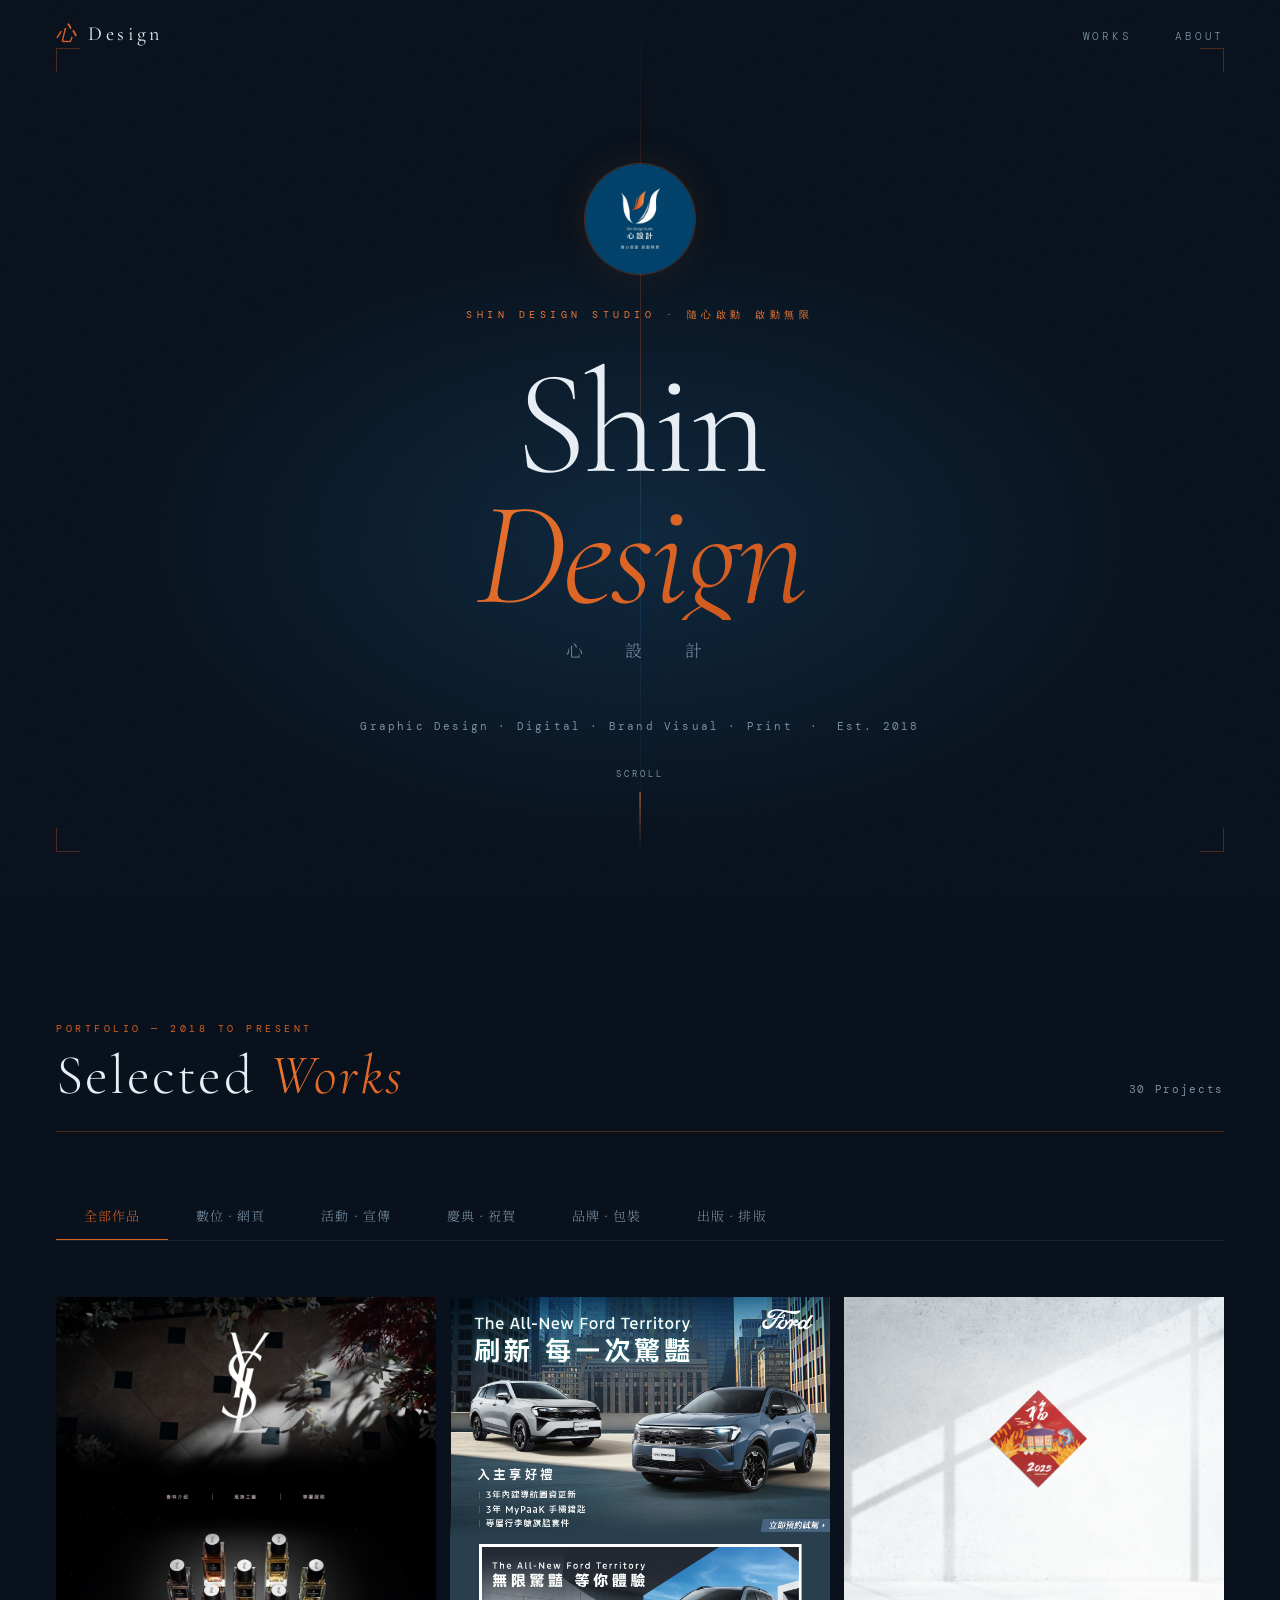
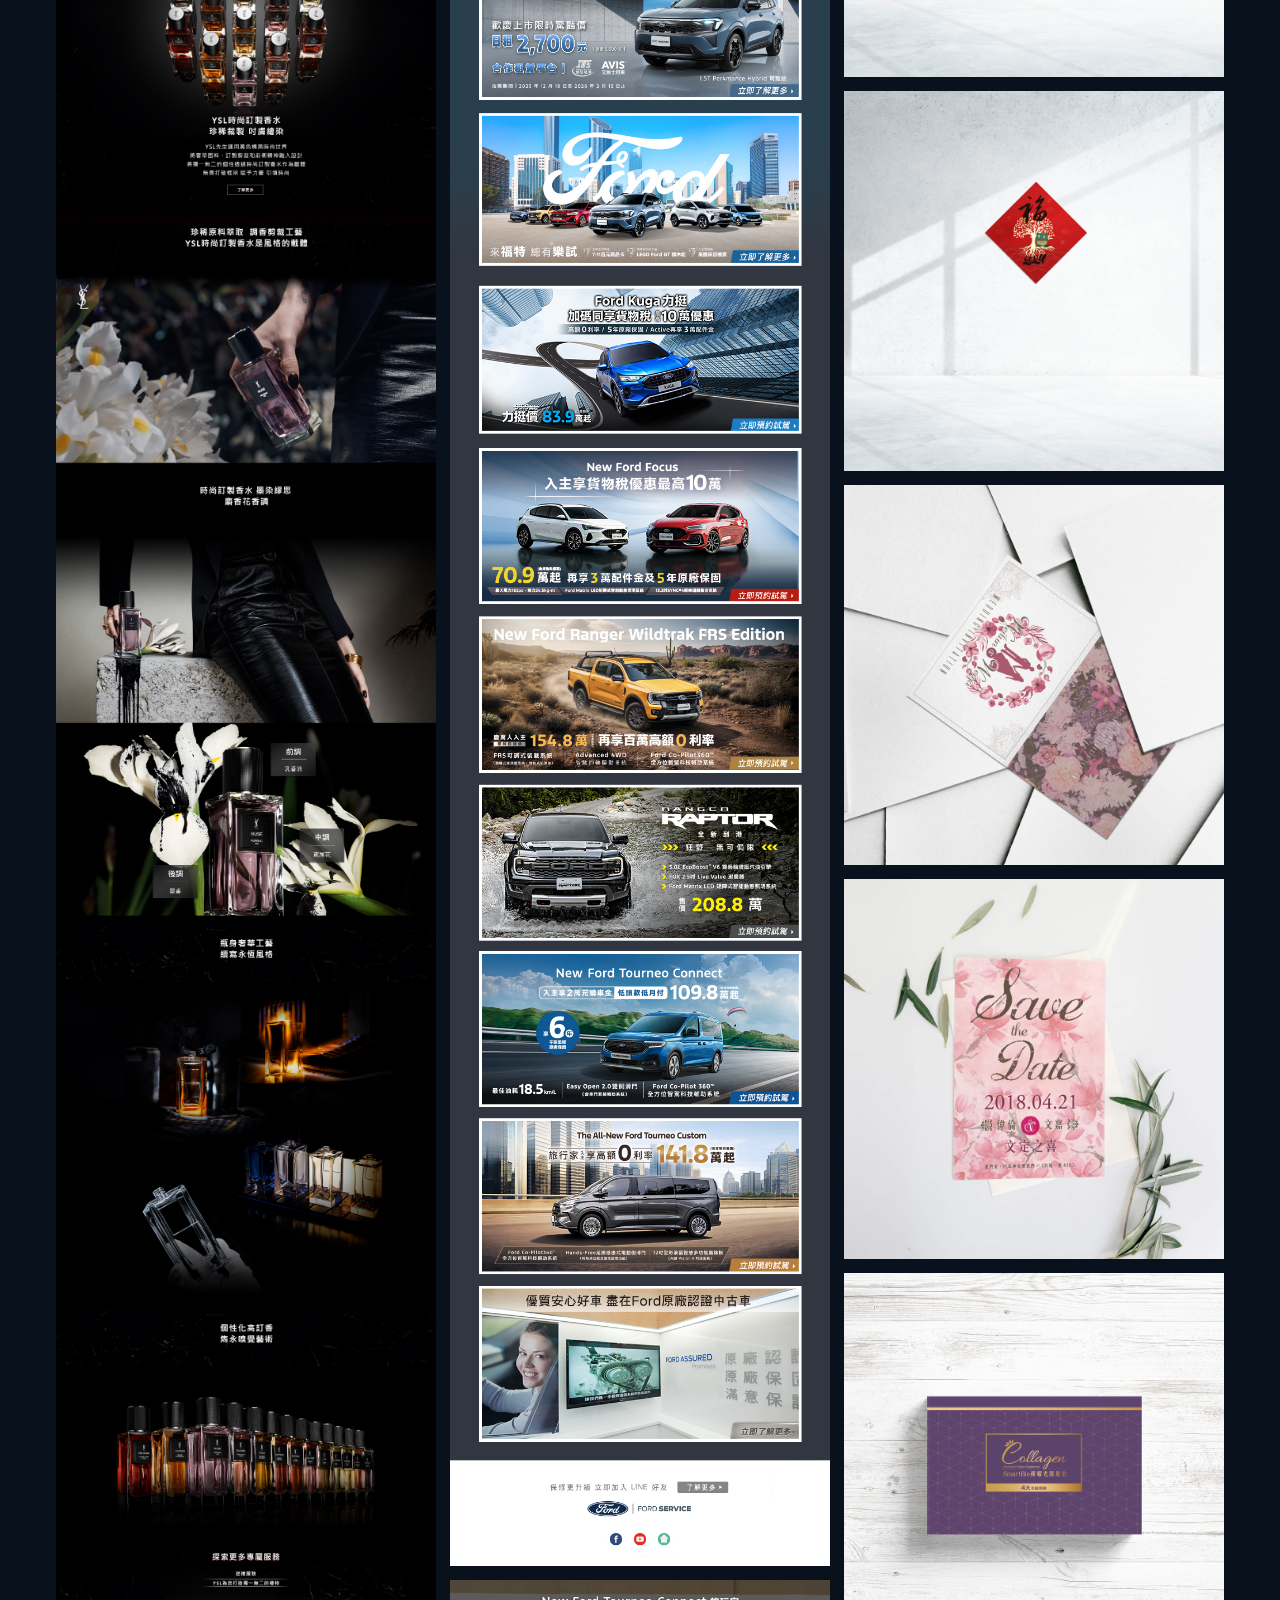
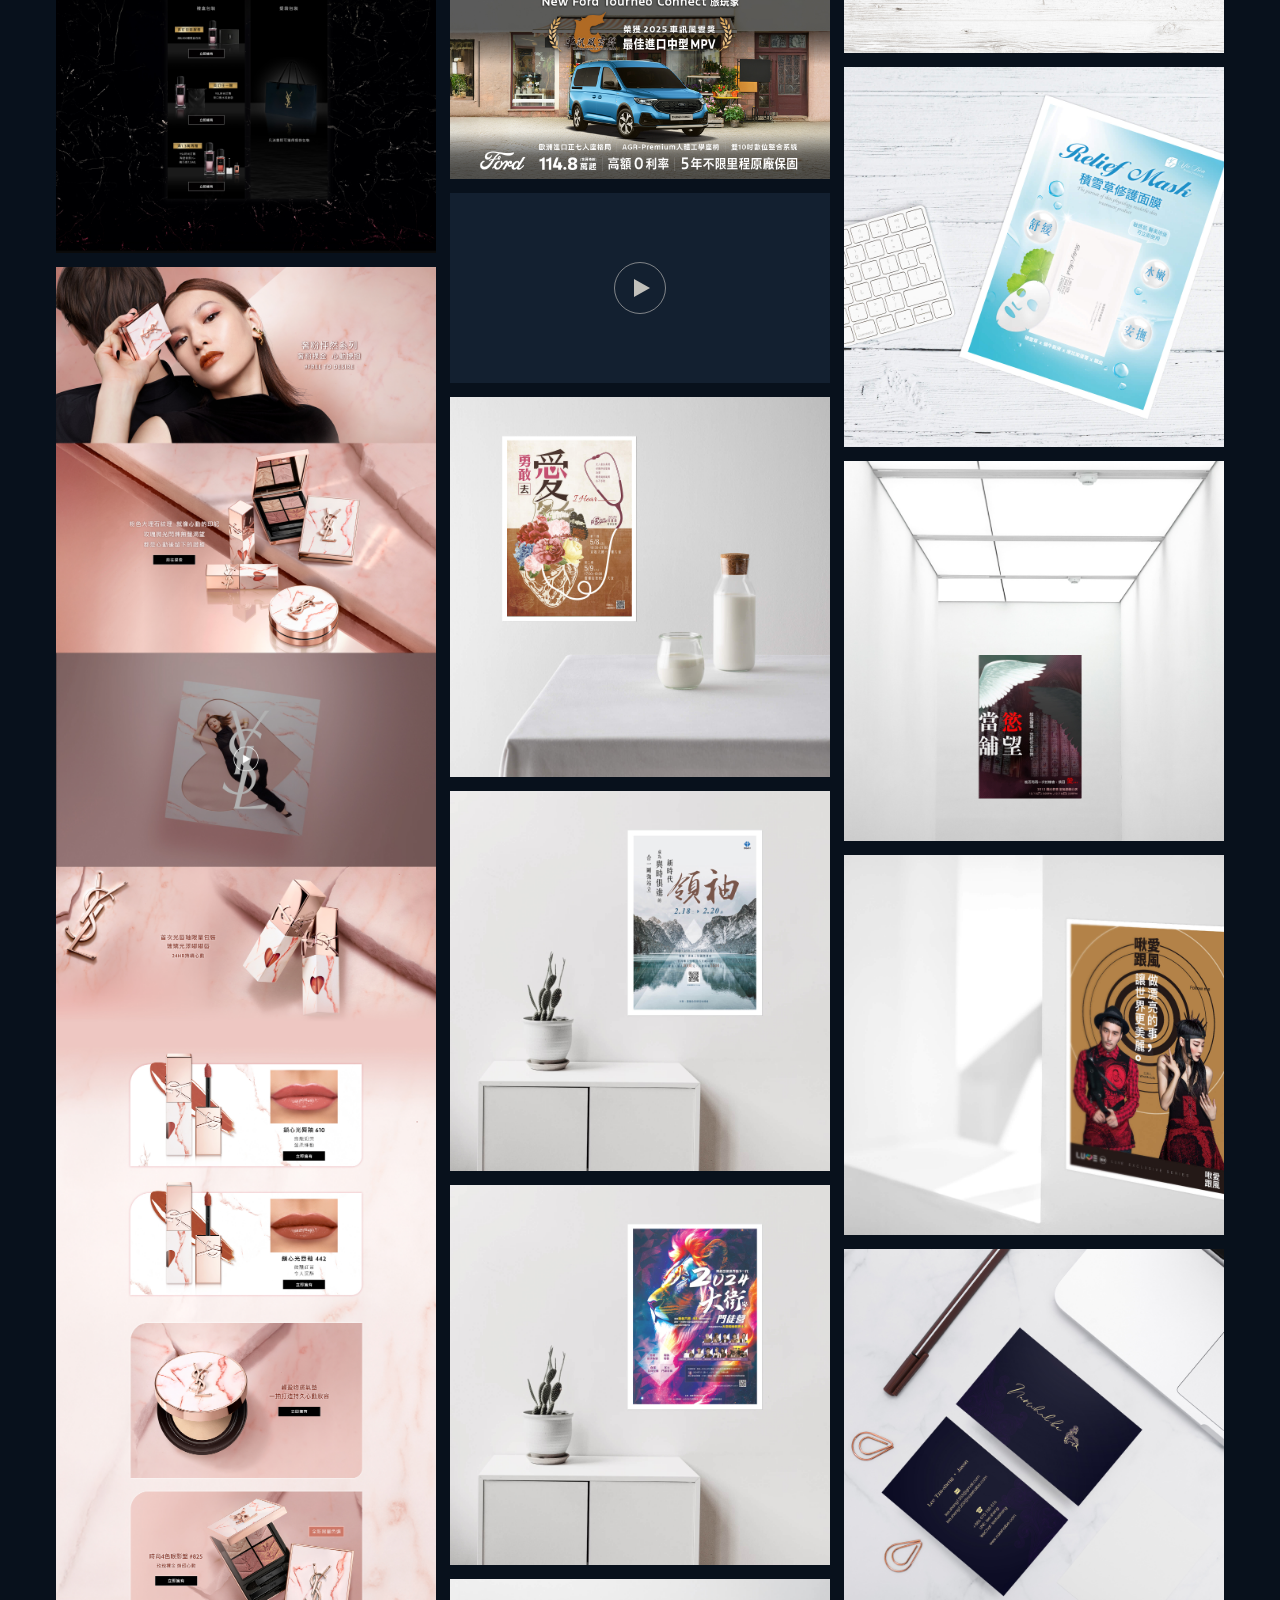
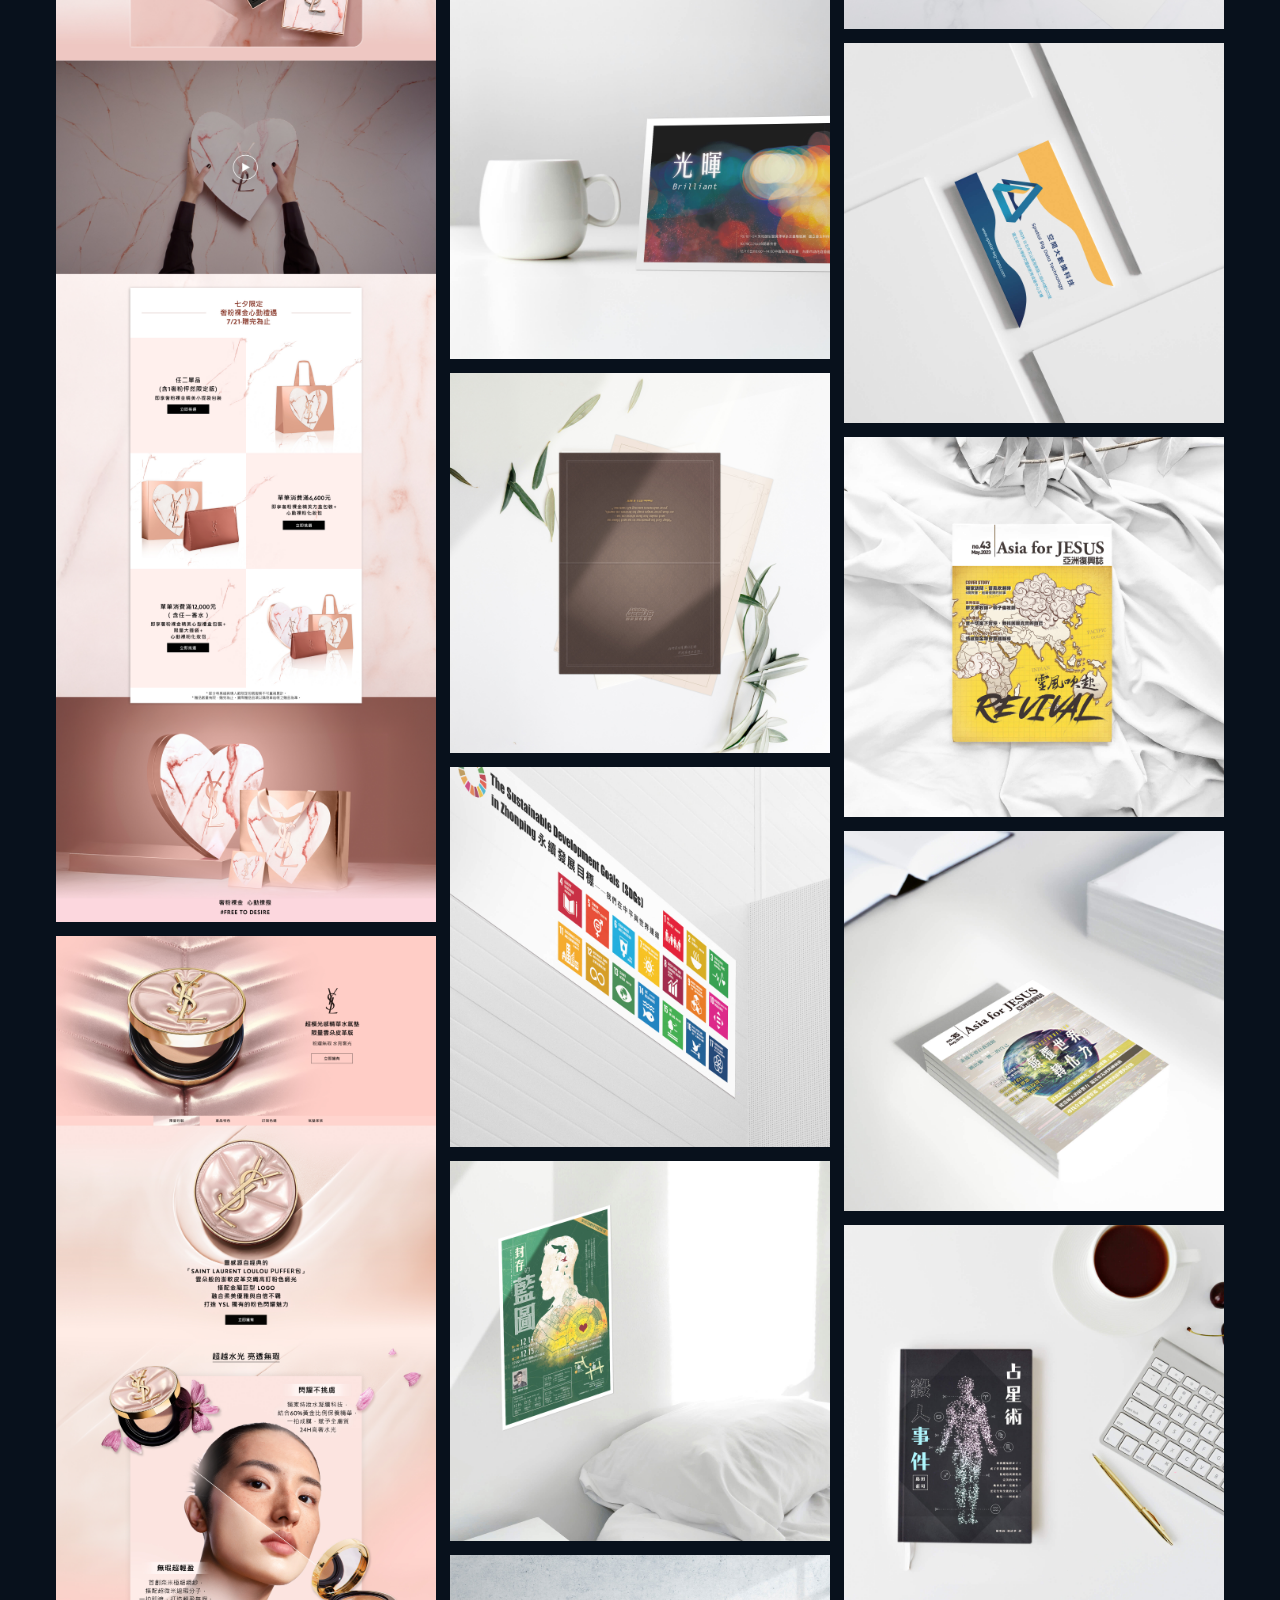
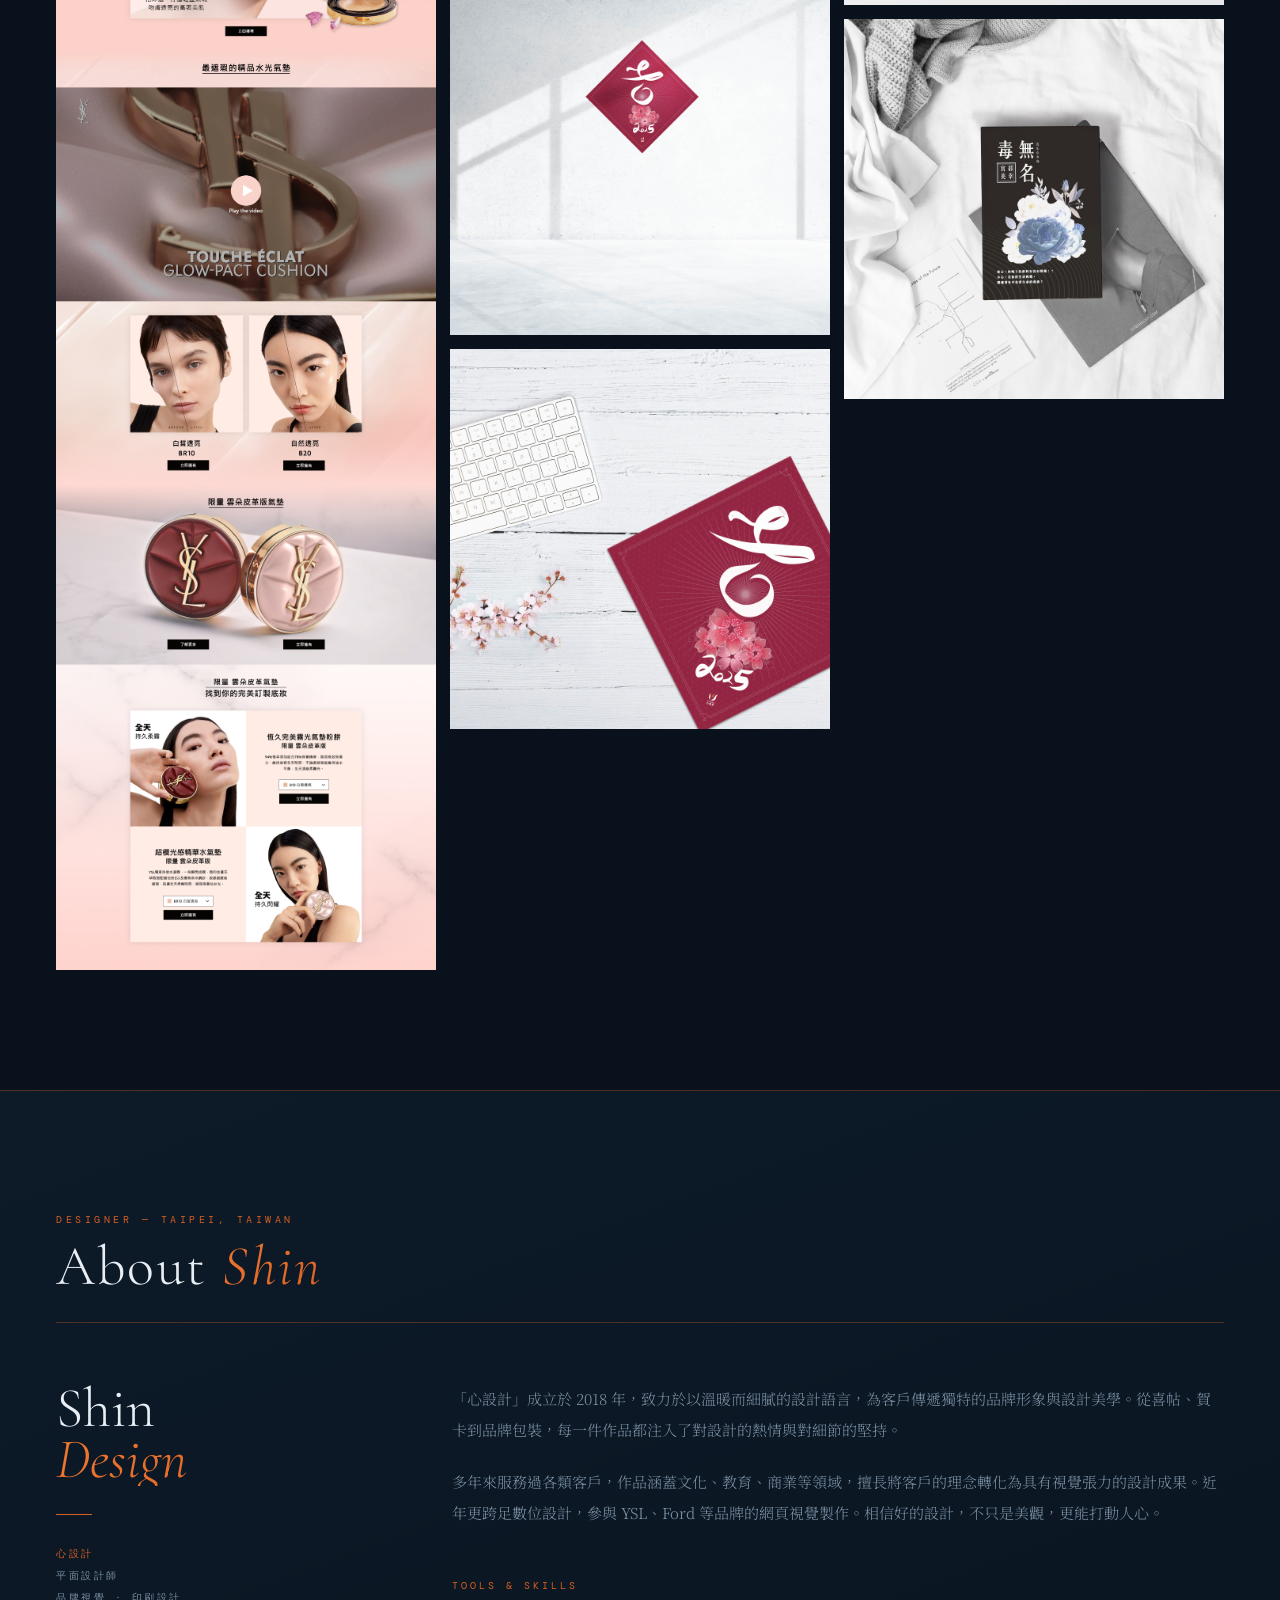
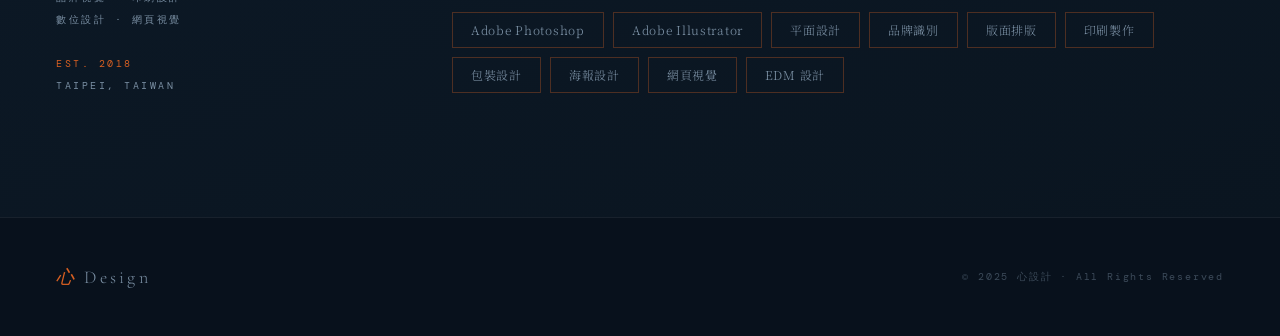
==== commit 45a0bd1d: "Add files via upload" ====
--- a/index.html
+++ b/index.html
@@ -460,14 +460,14 @@
 
     <!-- ── 數位 · 網頁 ── -->
 
-    <div class="project-card" data-category="digital" data-title="YSL Y Le Parfum 產品頁">
+    <!--<div class="project-card" data-category="digital" data-title="YSL Y Le Parfum 產品頁">
       <img class="project-card-img" src="img/ysl_leparfum_pc.jpg" alt="YSL Y Le Parfum 產品頁" loading="lazy">
       <div class="project-card-placeholder">YSL Y Le Parfum 產品頁</div>
       <div class="project-card-overlay">
         <div class="project-card-cat">數位 · 網頁</div>
         <div class="project-card-name">YSL Y Le Parfum 產品頁</div>
       </div>
-    </div>
+    </div>-->
 
     <div class="project-card" data-category="digital" data-title="YSL LIBRE 產品頁">
       <img class="project-card-img" src="img/ysl_libre_pc.jpg" alt="YSL LIBRE 產品頁" loading="lazy">
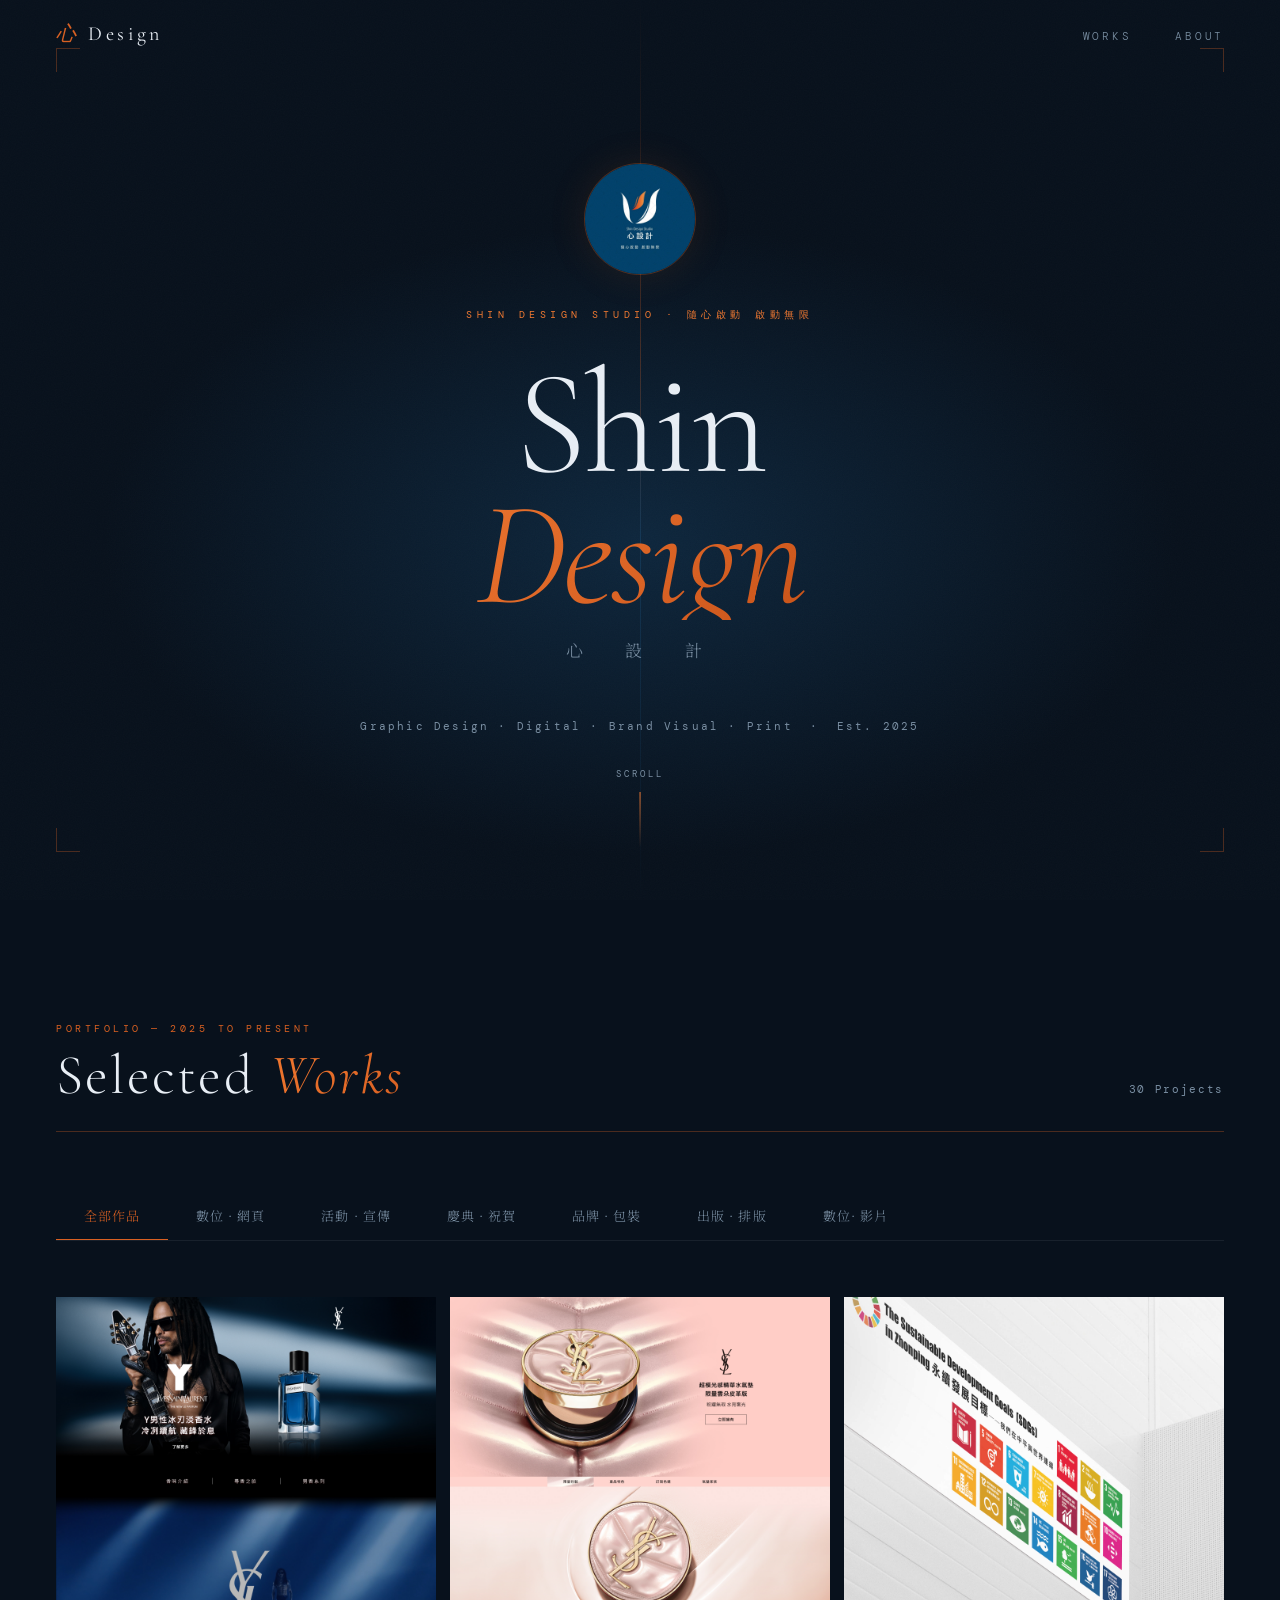
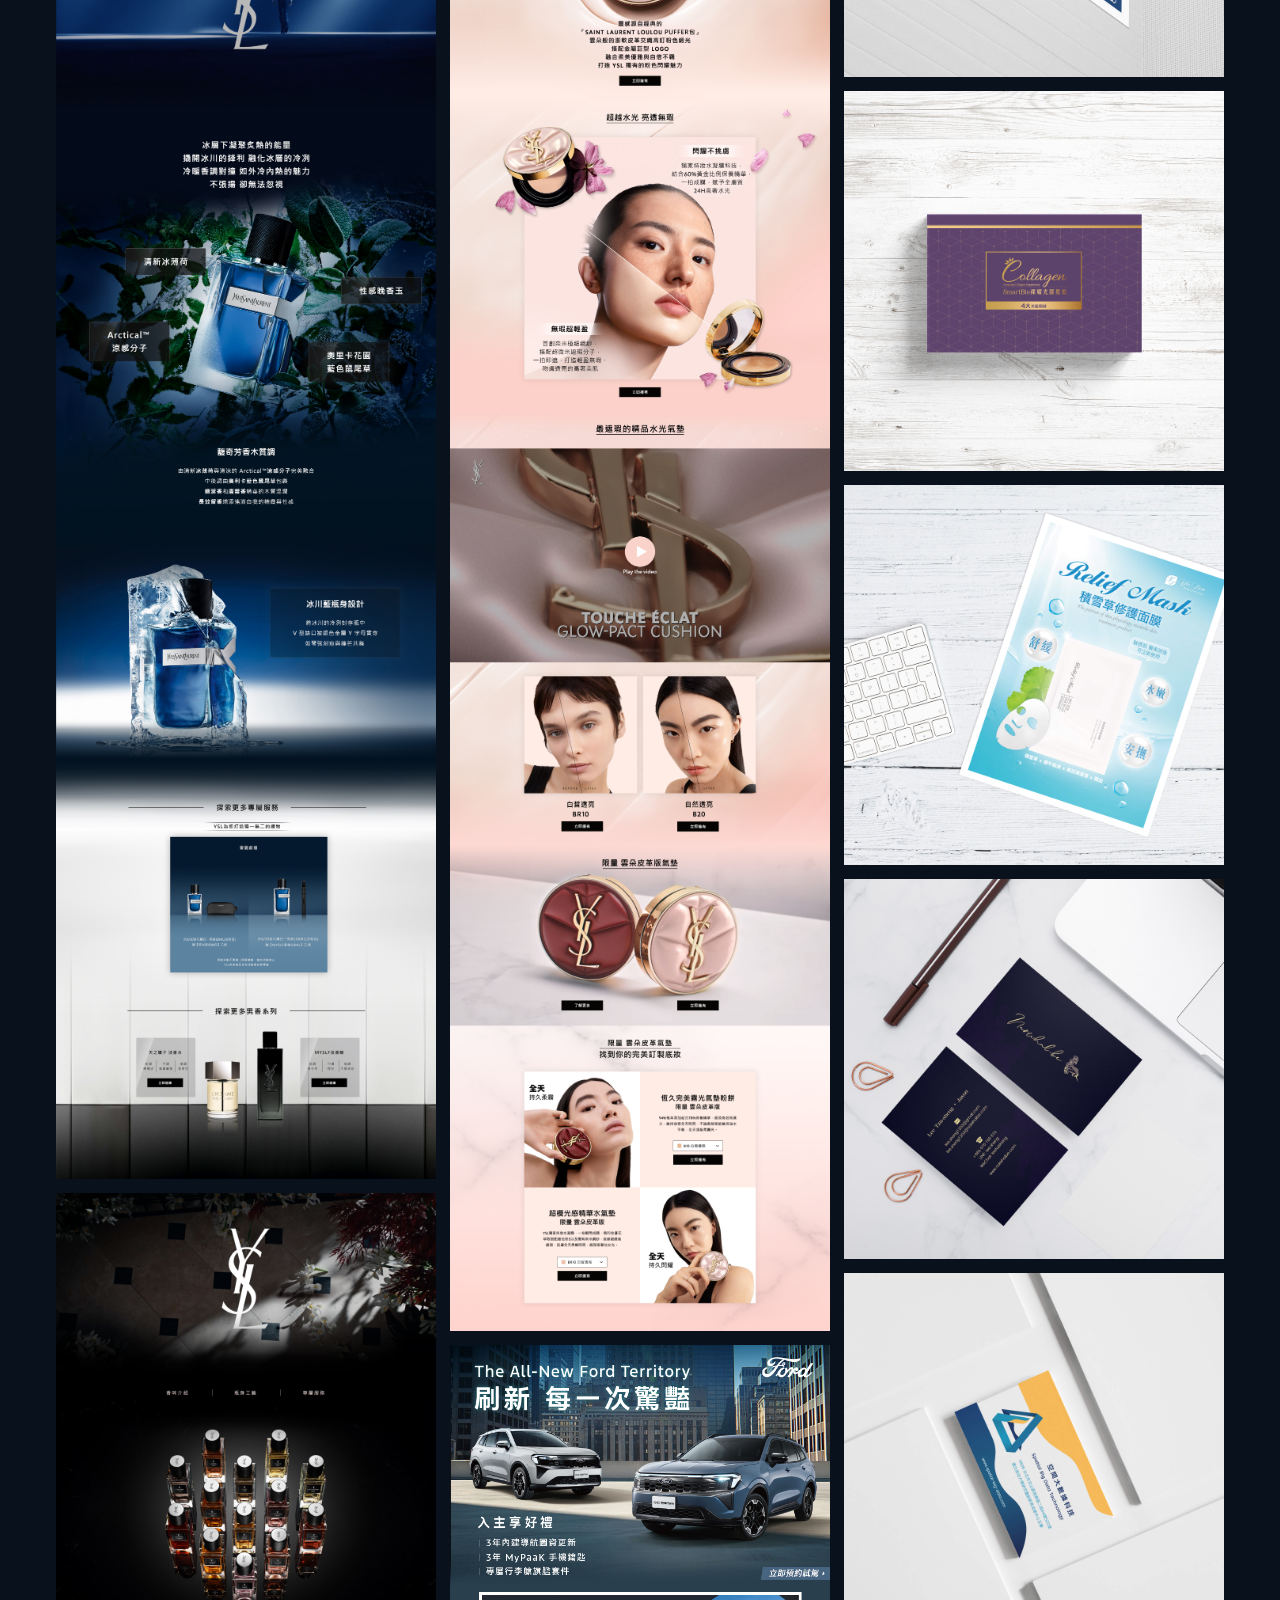
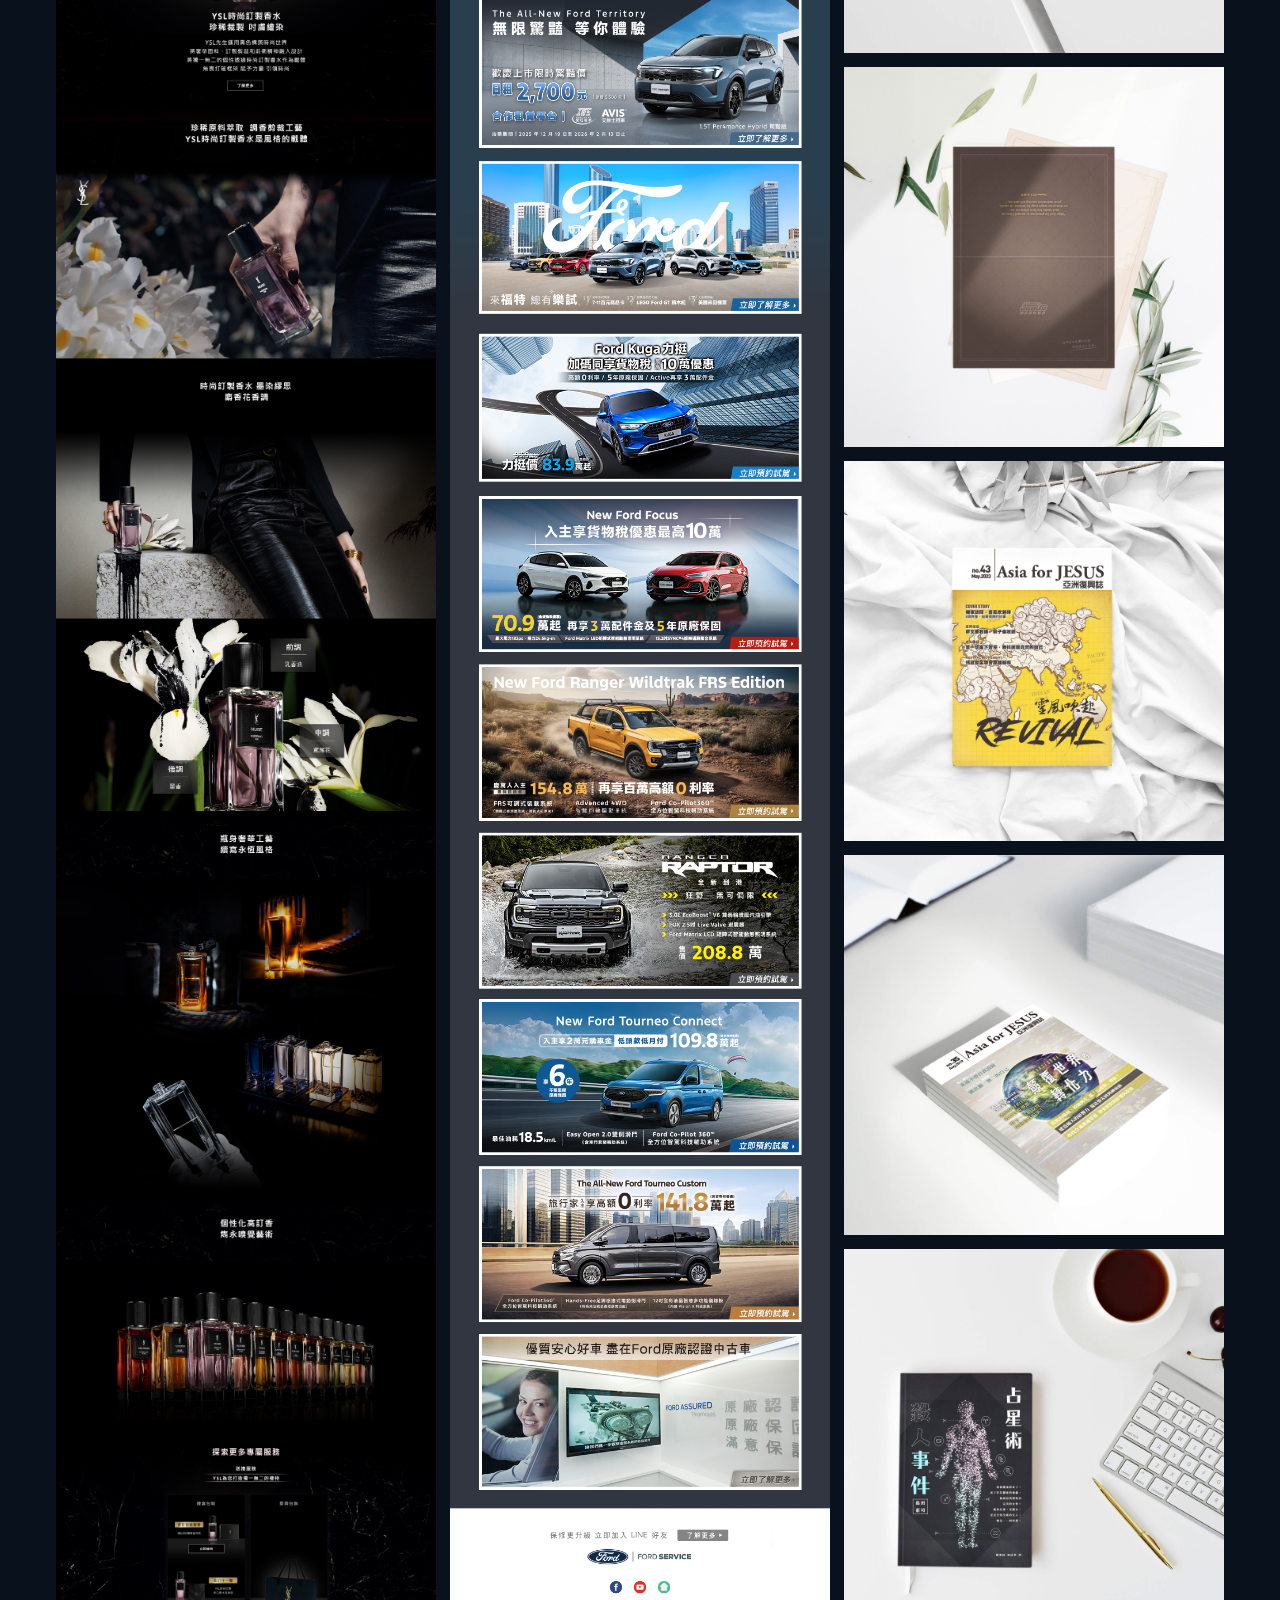
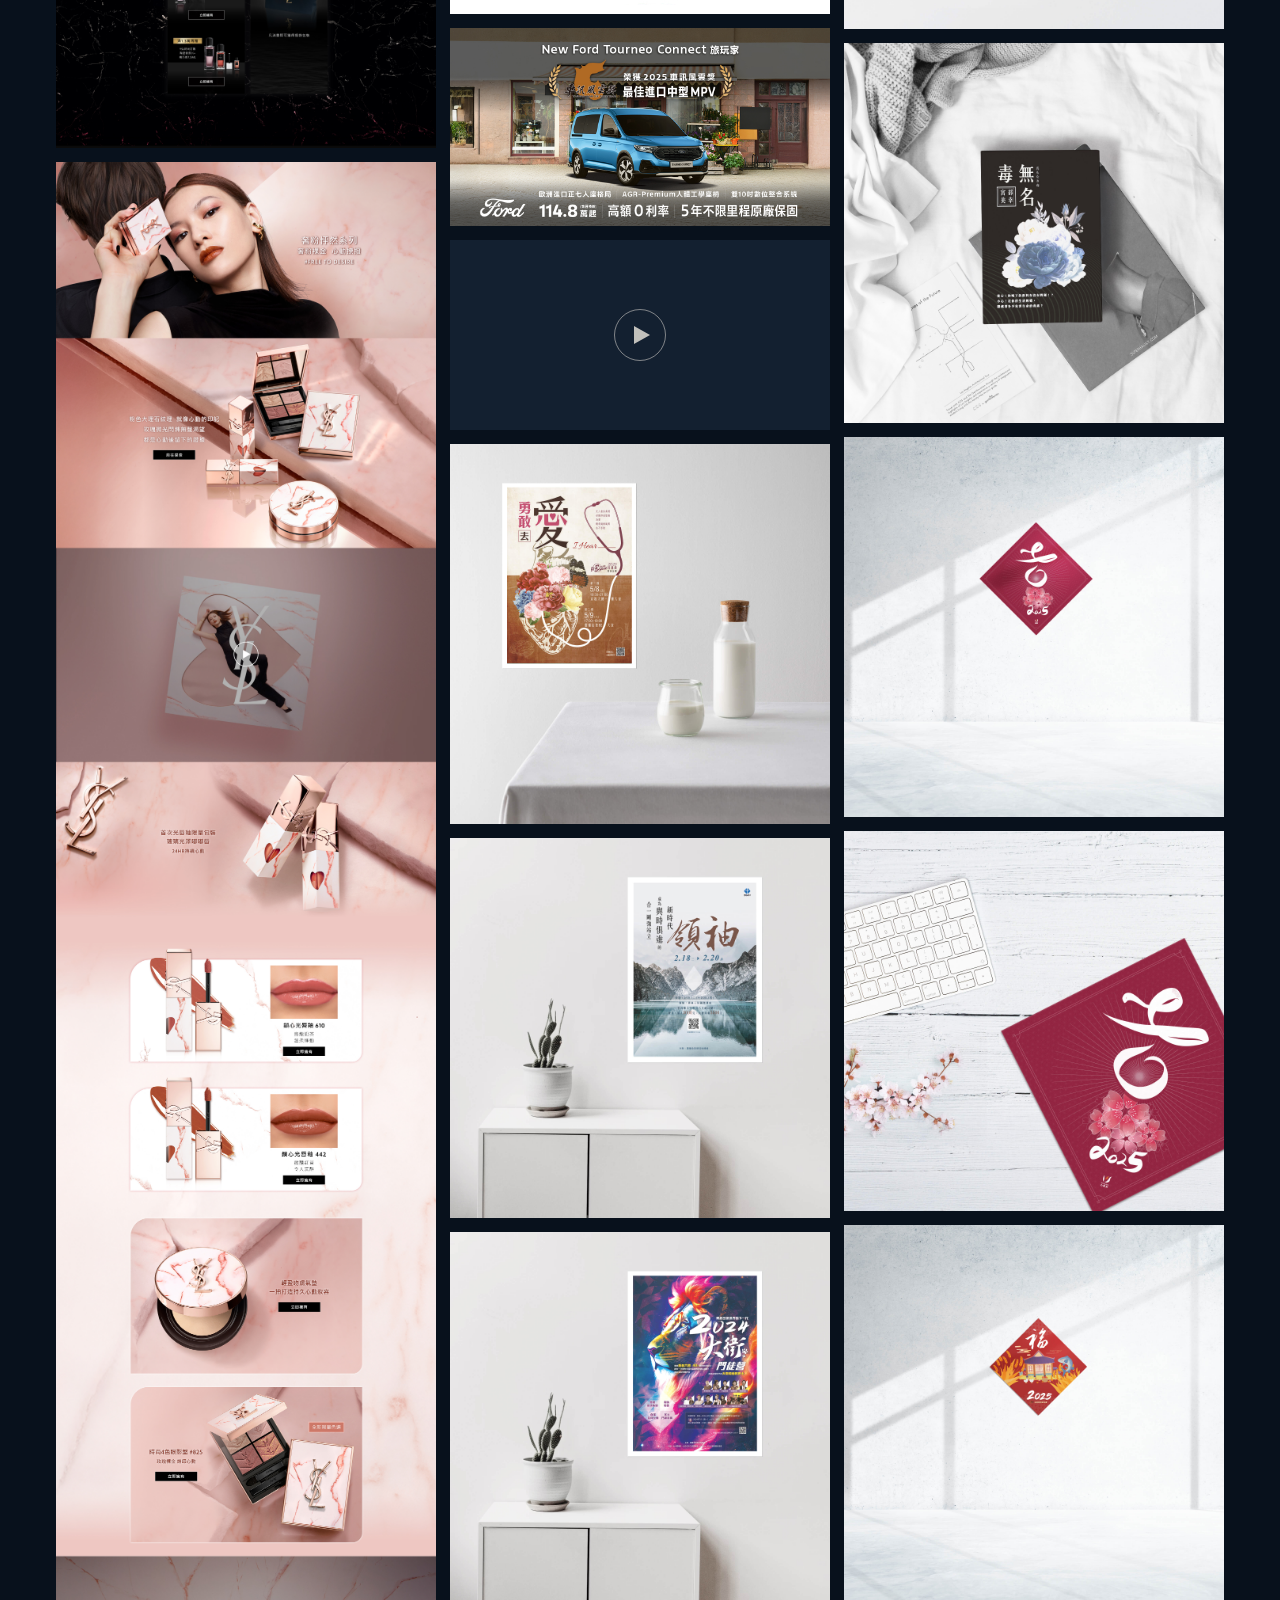
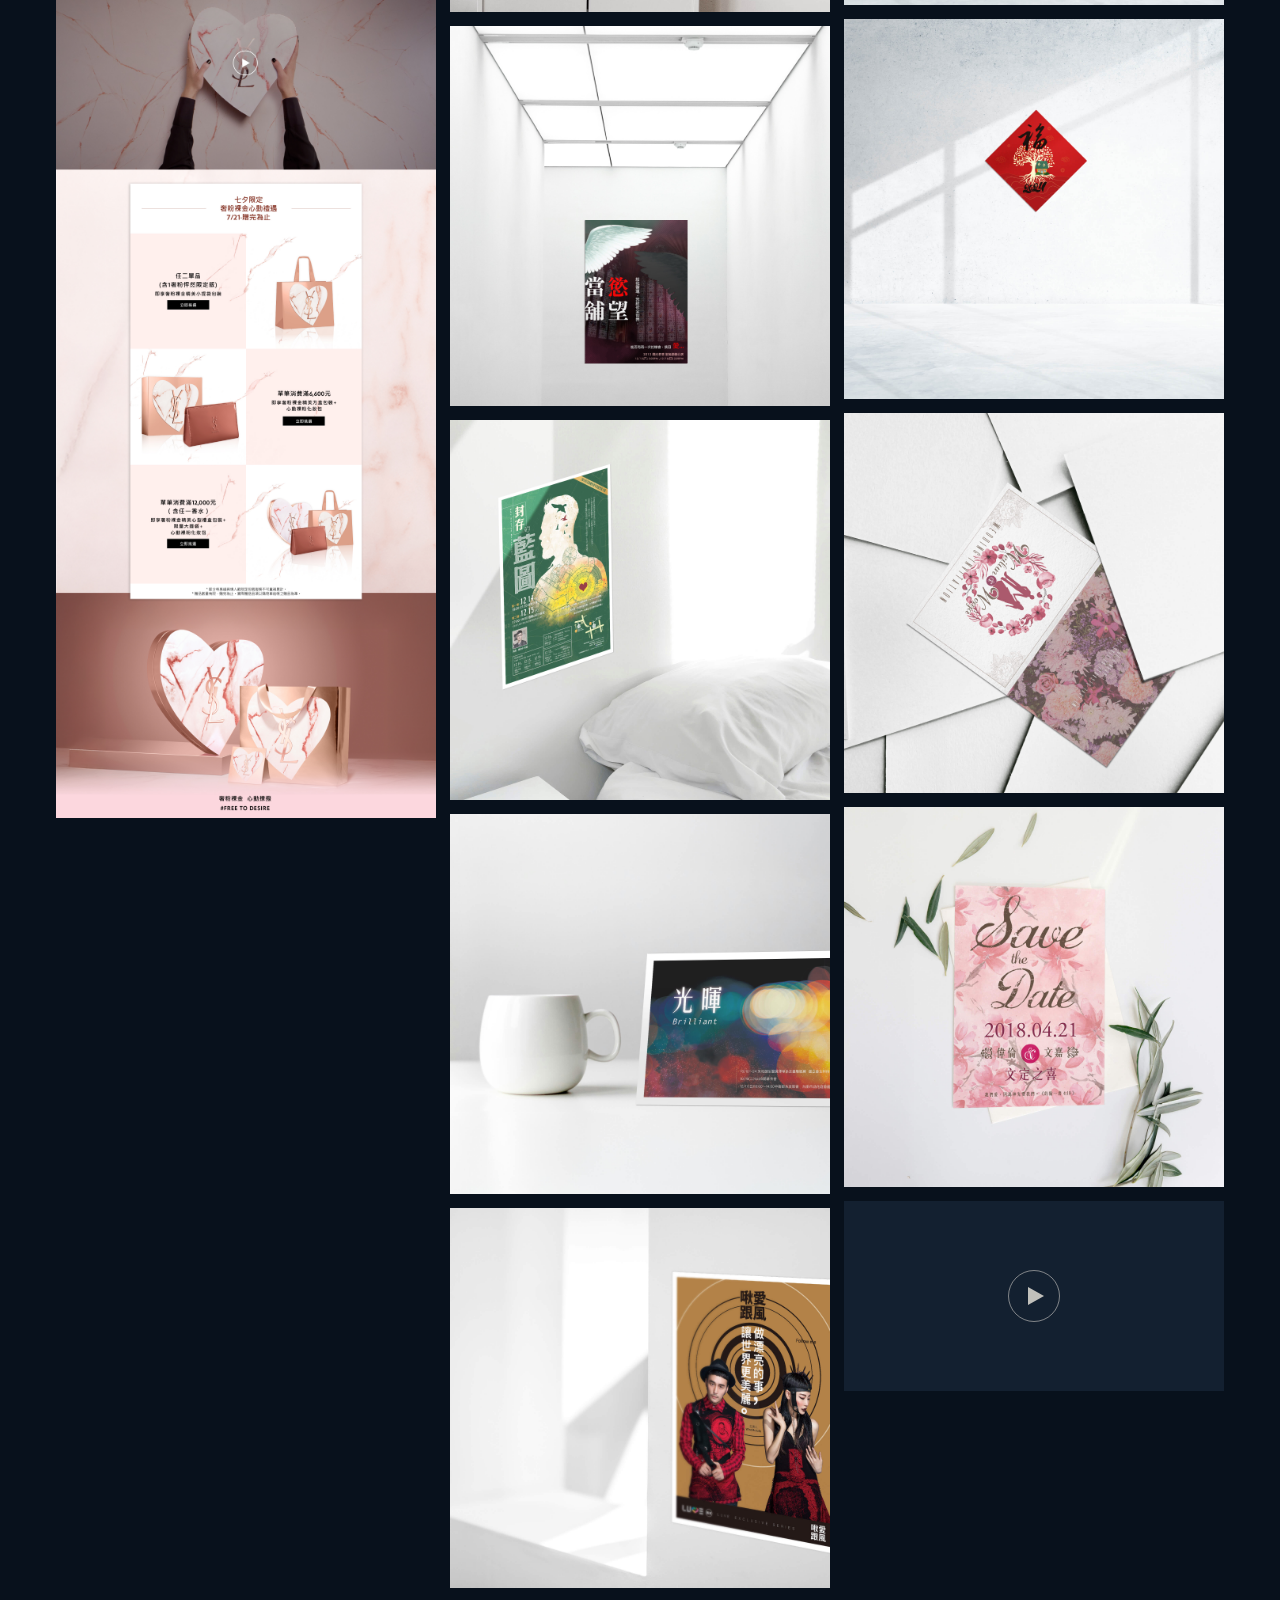
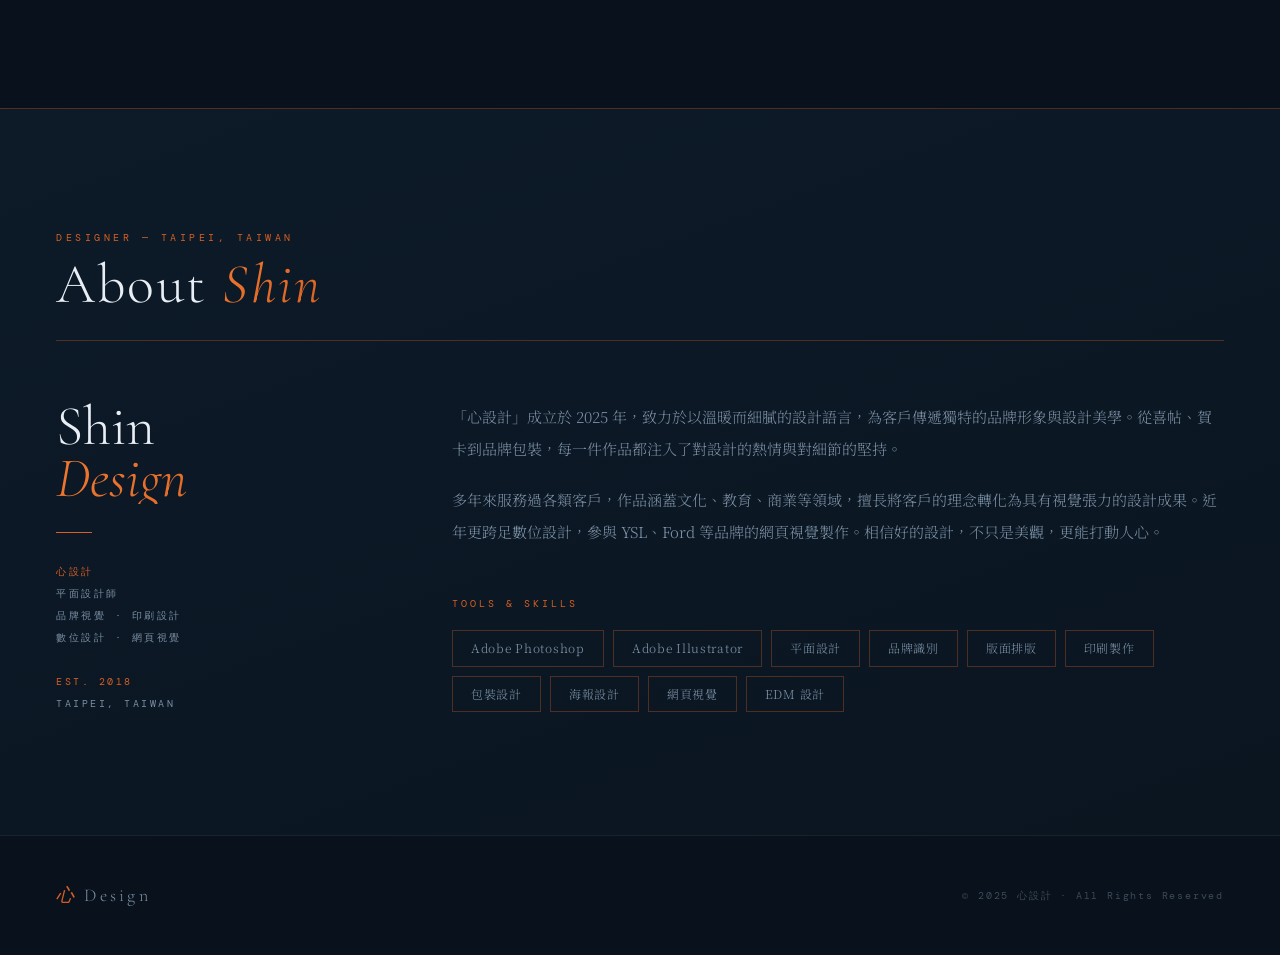
==== commit 76eabbac: "Add files via upload" ====
--- a/index.html
+++ b/index.html
@@ -122,7 +122,8 @@
       background: linear-gradient(135deg, #f07830 0%, #d86022 60%, #bf4a10 100%);
       -webkit-background-clip: text;
       -webkit-text-fill-color: transparent;
-      background-clip: text;
+      background-clip: text;'
+      height: 200px;
     }
     .hero-zh {
       font-size:clamp(13px,2vw,17px); font-weight:300;
@@ -429,7 +430,7 @@
     <p class="hero-eyebrow">Shin Design Studio · 隨心啟動 啟動無限</p>
     <h1 class="hero-title">Shin<em>Design</em></h1>
     <p class="hero-zh">心　設　計</p>
-    <p class="hero-sub">Graphic Design · Digital · Brand Visual · Print &ensp;·&ensp; Est. 2018</p>
+    <p class="hero-sub">Graphic Design · Digital · Brand Visual · Print &ensp;·&ensp; Est. 2025</p>
   </div>
   <div class="hero-scroll">
     <span class="hero-scroll-label">Scroll</span>
@@ -441,7 +442,7 @@
 <section class="section" id="works">
   <div class="section-header">
     <div>
-      <p class="section-eyebrow">Portfolio — 2018 to Present</p>
+      <p class="section-eyebrow">Portfolio — 2025 to Present</p>
       <h2 class="section-title">Selected <em>Works</em></h2>
     </div>
     <span class="section-count" id="count">30 Projects</span>
@@ -454,20 +455,21 @@
     <button class="filter-btn" data-filter="celebration">慶典 · 祝賀</button>
     <button class="filter-btn" data-filter="brand">品牌 · 包裝</button>
     <button class="filter-btn" data-filter="publication">出版 · 排版</button>
+    <button class="filter-btn" data-filter="video">數位· 影片</button>
   </div>
 
   <div class="project-grid" id="grid">
 
     <!-- ── 數位 · 網頁 ── -->
 
-    <!--<div class="project-card" data-category="digital" data-title="YSL Y Le Parfum 產品頁">
+    <div class="project-card" data-category="digital" data-title="YSL Y Le Parfum 產品頁">
       <img class="project-card-img" src="img/ysl_leparfum_pc.jpg" alt="YSL Y Le Parfum 產品頁" loading="lazy">
       <div class="project-card-placeholder">YSL Y Le Parfum 產品頁</div>
       <div class="project-card-overlay">
         <div class="project-card-cat">數位 · 網頁</div>
         <div class="project-card-name">YSL Y Le Parfum 產品頁</div>
       </div>
-    </div>-->
+    </div>
 
     <div class="project-card" data-category="digital" data-title="YSL LIBRE 產品頁">
       <img class="project-card-img" src="img/ysl_libre_pc.jpg" alt="YSL LIBRE 產品頁" loading="lazy">
@@ -554,6 +556,26 @@
       </div>
     </div>
 
+
+    <div class="project-card" data-category="promotion" data-title="慾望當舖酷卡">
+      <img class="project-card-img" src="img/慾望當舖酷卡.jpg" alt="慾望當舖酷卡" loading="lazy">
+      <div class="project-card-placeholder">慾望當舖酷卡</div>
+      <div class="project-card-overlay">
+        <div class="project-card-cat">活動 · 宣傳</div>
+        <div class="project-card-name">慾望當舖酷卡</div>
+      </div>
+    </div>
+
+    <div class="project-card" data-category="promotion" data-title="2018 聖誕節海報">
+      <img class="project-card-img" src="img/2018聖誕節海報.jpg" alt="2018 聖誕節海報" loading="lazy">
+      <div class="project-card-placeholder">2018 聖誕節海報</div>
+      <div class="project-card-overlay">
+        <div class="project-card-cat">活動 · 宣傳</div>
+        <div class="project-card-name">2018 聖誕節海報</div>
+      </div>
+    </div>
+
+
     <div class="project-card" data-category="promotion" data-title="2023 科大財資系友會邀請卡">
       <img class="project-card-img" src="img/2023科大財資系友會邀請卡.jpg" alt="2023 科大財資系友會邀請卡" loading="lazy">
       <div class="project-card-placeholder">2023 科大財資系友會邀請卡</div>
@@ -563,12 +585,14 @@
       </div>
     </div>
 
-    <div class="project-card" data-category="promotion" data-title="Asia 之友卡片">
-      <img class="project-card-img" src="img/Asia之友卡片.jpg" alt="Asia 之友卡片" loading="lazy">
-      <div class="project-card-placeholder">Asia 之友卡片</div>
+
+
+    <div class="project-card" data-category="promotion" data-title="揪愛跟風">
+      <img class="project-card-img" src="img/揪愛跟風.jpg" alt="揪愛跟風" loading="lazy">
+      <div class="project-card-placeholder">揪愛跟風</div>
       <div class="project-card-overlay">
         <div class="project-card-cat">活動 · 宣傳</div>
-        <div class="project-card-name">Asia 之友卡片</div>
+        <div class="project-card-name">揪愛跟風</div>
       </div>
     </div>
 
@@ -581,16 +605,99 @@
       </div>
     </div>
 
+
+
+
+  <!-- ── 品牌 · 包裝 ── -->
+
+    <div class="project-card" data-category="brand" data-title="BellaQ 包裝設計">
+      <img class="project-card-img" src="img/BellaQ包裝設計.jpg" alt="BellaQ 包裝設計" loading="lazy">
+      <div class="project-card-placeholder">BellaQ 包裝設計</div>
+      <div class="project-card-overlay">
+        <div class="project-card-cat">品牌 · 包裝</div>
+        <div class="project-card-name">BellaQ 包裝設計</div>
+      </div>
+    </div>
+
+    <div class="project-card" data-category="brand" data-title="2021 君衡面膜">
+      <img class="project-card-img" src="img/2021君衡面膜.jpg" alt="2021 君衡面膜" loading="lazy">
+      <div class="project-card-placeholder">2021 君衡面膜</div>
+      <div class="project-card-overlay">
+        <div class="project-card-cat">品牌 · 包裝</div>
+        <div class="project-card-name">2021 君衡面膜</div>
+      </div>
+    </div>
+
+
+
+    <div class="project-card" data-category="brand" data-title="Narwhalbe 名片">
+      <img class="project-card-img" src="img/Narwhalbe名片.jpg" alt="Narwhalbe 名片" loading="lazy">
+      <div class="project-card-placeholder">Narwhalbe 名片</div>
+      <div class="project-card-overlay">
+        <div class="project-card-cat">品牌 · 包裝</div>
+        <div class="project-card-name">Narwhalbe 名片</div>
+      </div>
+    </div>
+
+    <div class="project-card" data-category="brand" data-title="空間大數據名片">
+      <img class="project-card-img" src="img/空間大數據名片.jpg" alt="空間大數據名片" loading="lazy">
+      <div class="project-card-placeholder">空間大數據名片</div>
+      <div class="project-card-overlay">
+        <div class="project-card-cat">品牌 · 包裝</div>
+        <div class="project-card-name">空間大數據名片</div>
+      </div>
+    </div>
+
+
+    <div class="project-card" data-category="brand" data-title="Asia 之友卡片">
+      <img class="project-card-img" src="img/Asia之友卡片.jpg" alt="Asia 之友卡片" loading="lazy">
+      <div class="project-card-placeholder">Asia 之友卡片</div>
+      <div class="project-card-overlay">
+        <div class="project-card-cat">品牌 · 包裝</div>
+        <div class="project-card-name">Asia 之友卡片</div>
+      </div>
+    </div>
+
+    <!-- ── 出版 · 排版 ── -->
+
+    <div class="project-card" data-category="publication" data-title="亞洲復興誌 第43期">
+      <img class="project-card-img" src="img/43亞洲復興誌.jpg" alt="亞洲復興誌 第43期" loading="lazy">
+      <div class="project-card-placeholder">亞洲復興誌 第43期</div>
+      <div class="project-card-overlay">
+        <div class="project-card-cat">出版 · 排版</div>
+        <div class="project-card-name">亞洲復興誌 第43期</div>
+      </div>
+    </div>
+
+    <div class="project-card" data-category="publication" data-title="2019 亞洲復興誌">
+      <img class="project-card-img" src="img/2019亞洲復興誌.jpg" alt="2019 亞洲復興誌" loading="lazy">
+      <div class="project-card-placeholder">2019 亞洲復興誌</div>
+      <div class="project-card-overlay">
+        <div class="project-card-cat">出版 · 排版</div>
+        <div class="project-card-name">2019 亞洲復興誌</div>
+      </div>
+    </div>
+
+    <div class="project-card" data-category="publication" data-title="占星術殺人事件封面">
+      <img class="project-card-img" src="img/占星術殺人事件封面.jpg" alt="占星術殺人事件封面" loading="lazy">
+      <div class="project-card-placeholder">占星術殺人事件封面</div>
+      <div class="project-card-overlay">
+        <div class="project-card-cat">出版 · 排版</div>
+        <div class="project-card-name">占星術殺人事件封面</div>
+      </div>
+    </div>
+
+    <div class="project-card" data-category="publication" data-title="無名毒書封練習">
+      <img class="project-card-img" src="img/無名毒書封練習.jpg" alt="無名毒書封練習" loading="lazy">
+      <div class="project-card-placeholder">無名毒書封練習</div>
+      <div class="project-card-overlay">
+        <div class="project-card-cat">出版 · 排版</div>
+        <div class="project-card-name">無名毒書封練習</div>
+      </div>
+    </div>
+
+
     <!-- ── 慶典 · 祝賀 ── -->
-
-    <div class="project-card" data-category="celebration" data-title="2018 聖誕節海報">
-      <img class="project-card-img" src="img/2018聖誕節海報.jpg" alt="2018 聖誕節海報" loading="lazy">
-      <div class="project-card-placeholder">2018 聖誕節海報</div>
-      <div class="project-card-overlay">
-        <div class="project-card-cat">慶典 · 祝賀</div>
-        <div class="project-card-name">2018 聖誕節海報</div>
-      </div>
-    </div>
 
     <div class="project-card" data-category="celebration" data-title="2025 心設計新年賀卡">
       <img class="project-card-img" src="img/2025心設計新年賀卡.jpg" alt="2025 心設計新年賀卡" loading="lazy">
@@ -646,97 +753,18 @@
       </div>
     </div>
 
-    <!-- ── 品牌 · 包裝 ── -->
-
-    <div class="project-card" data-category="brand" data-title="BellaQ 包裝設計">
-      <img class="project-card-img" src="img/BellaQ包裝設計.jpg" alt="BellaQ 包裝設計" loading="lazy">
-      <div class="project-card-placeholder">BellaQ 包裝設計</div>
-      <div class="project-card-overlay">
-        <div class="project-card-cat">品牌 · 包裝</div>
-        <div class="project-card-name">BellaQ 包裝設計</div>
-      </div>
-    </div>
-
-    <div class="project-card" data-category="brand" data-title="2021 君衡面膜">
-      <img class="project-card-img" src="img/2021君衡面膜.jpg" alt="2021 君衡面膜" loading="lazy">
-      <div class="project-card-placeholder">2021 君衡面膜</div>
-      <div class="project-card-overlay">
-        <div class="project-card-cat">品牌 · 包裝</div>
-        <div class="project-card-name">2021 君衡面膜</div>
-      </div>
-    </div>
-
-    <div class="project-card" data-category="brand" data-title="慾望當舖酷卡">
-      <img class="project-card-img" src="img/慾望當舖酷卡.jpg" alt="慾望當舖酷卡" loading="lazy">
-      <div class="project-card-placeholder">慾望當舖酷卡</div>
-      <div class="project-card-overlay">
-        <div class="project-card-cat">品牌 · 包裝</div>
-        <div class="project-card-name">慾望當舖酷卡</div>
-      </div>
-    </div>
-
-    <div class="project-card" data-category="brand" data-title="揪愛跟風">
-      <img class="project-card-img" src="img/揪愛跟風.jpg" alt="揪愛跟風" loading="lazy">
-      <div class="project-card-placeholder">揪愛跟風</div>
-      <div class="project-card-overlay">
-        <div class="project-card-cat">品牌 · 包裝</div>
-        <div class="project-card-name">揪愛跟風</div>
-      </div>
-    </div>
-
-    <div class="project-card" data-category="brand" data-title="Narwhalbe 名片">
-      <img class="project-card-img" src="img/Narwhalbe名片.jpg" alt="Narwhalbe 名片" loading="lazy">
-      <div class="project-card-placeholder">Narwhalbe 名片</div>
-      <div class="project-card-overlay">
-        <div class="project-card-cat">品牌 · 包裝</div>
-        <div class="project-card-name">Narwhalbe 名片</div>
-      </div>
-    </div>
-
-    <div class="project-card" data-category="brand" data-title="空間大數據名片">
-      <img class="project-card-img" src="img/空間大數據名片.jpg" alt="空間大數據名片" loading="lazy">
-      <div class="project-card-placeholder">空間大數據名片</div>
-      <div class="project-card-overlay">
-        <div class="project-card-cat">品牌 · 包裝</div>
-        <div class="project-card-name">空間大數據名片</div>
-      </div>
-    </div>
-
-    <!-- ── 出版 · 排版 ── -->
-
-    <div class="project-card" data-category="publication" data-title="亞洲復興誌 第43期">
-      <img class="project-card-img" src="img/43亞洲復興誌.jpg" alt="亞洲復興誌 第43期" loading="lazy">
-      <div class="project-card-placeholder">亞洲復興誌 第43期</div>
-      <div class="project-card-overlay">
-        <div class="project-card-cat">出版 · 排版</div>
-        <div class="project-card-name">亞洲復興誌 第43期</div>
-      </div>
-    </div>
-
-    <div class="project-card" data-category="publication" data-title="2019 亞洲復興誌">
-      <img class="project-card-img" src="img/2019亞洲復興誌.jpg" alt="2019 亞洲復興誌" loading="lazy">
-      <div class="project-card-placeholder">2019 亞洲復興誌</div>
-      <div class="project-card-overlay">
-        <div class="project-card-cat">出版 · 排版</div>
-        <div class="project-card-name">2019 亞洲復興誌</div>
-      </div>
-    </div>
-
-    <div class="project-card" data-category="publication" data-title="占星術殺人事件封面">
-      <img class="project-card-img" src="img/占星術殺人事件封面.jpg" alt="占星術殺人事件封面" loading="lazy">
-      <div class="project-card-placeholder">占星術殺人事件封面</div>
-      <div class="project-card-overlay">
-        <div class="project-card-cat">出版 · 排版</div>
-        <div class="project-card-name">占星術殺人事件封面</div>
-      </div>
-    </div>
-
-    <div class="project-card" data-category="publication" data-title="無名毒書封練習">
-      <img class="project-card-img" src="img/無名毒書封練習.jpg" alt="無名毒書封練習" loading="lazy">
-      <div class="project-card-placeholder">無名毒書封練習</div>
-      <div class="project-card-overlay">
-        <div class="project-card-cat">出版 · 排版</div>
-        <div class="project-card-name">無名毒書封練習</div>
+  
+
+
+    <!-- ── 數位 · 影片 ── -->
+    <div class="project-card is-video" data-category="video" data-title="VML Human First 形象影片" data-video="video/VML_human-First.mp4">
+      <video class="project-card-img" muted loop playsinline preload="metadata" style="pointer-events:none;">
+        <source src="video/VML_human-First.mp4" type="video/mp4">
+      </video>
+      <div class="video-play-btn"></div>
+      <div class="project-card-overlay">
+        <div class="project-card-cat">數位 · 影片</div>
+        <div class="project-card-name">VML Human First 形象影片</div>
       </div>
     </div>
 
@@ -766,7 +794,7 @@
     </div>
     <div class="about-right">
       <div class="about-bio">
-        <p>「心設計」成立於 2018 年，致力於以溫暖而細膩的設計語言，為客戶傳遞獨特的品牌形象與設計美學。從喜帖、賀卡到品牌包裝，每一件作品都注入了對設計的熱情與對細節的堅持。</p>
+        <p>「心設計」成立於 2025 年，致力於以溫暖而細膩的設計語言，為客戶傳遞獨特的品牌形象與設計美學。從喜帖、賀卡到品牌包裝，每一件作品都注入了對設計的熱情與對細節的堅持。</p>
         <p>多年來服務過各類客戶，作品涵蓋文化、教育、商業等領域，擅長將客戶的理念轉化為具有視覺張力的設計成果。近年更跨足數位設計，參與 YSL、Ford 等品牌的網頁視覺製作。相信好的設計，不只是美觀，更能打動人心。</p>
       </div>
       <p class="skills-eyebrow">Tools & Skills</p>
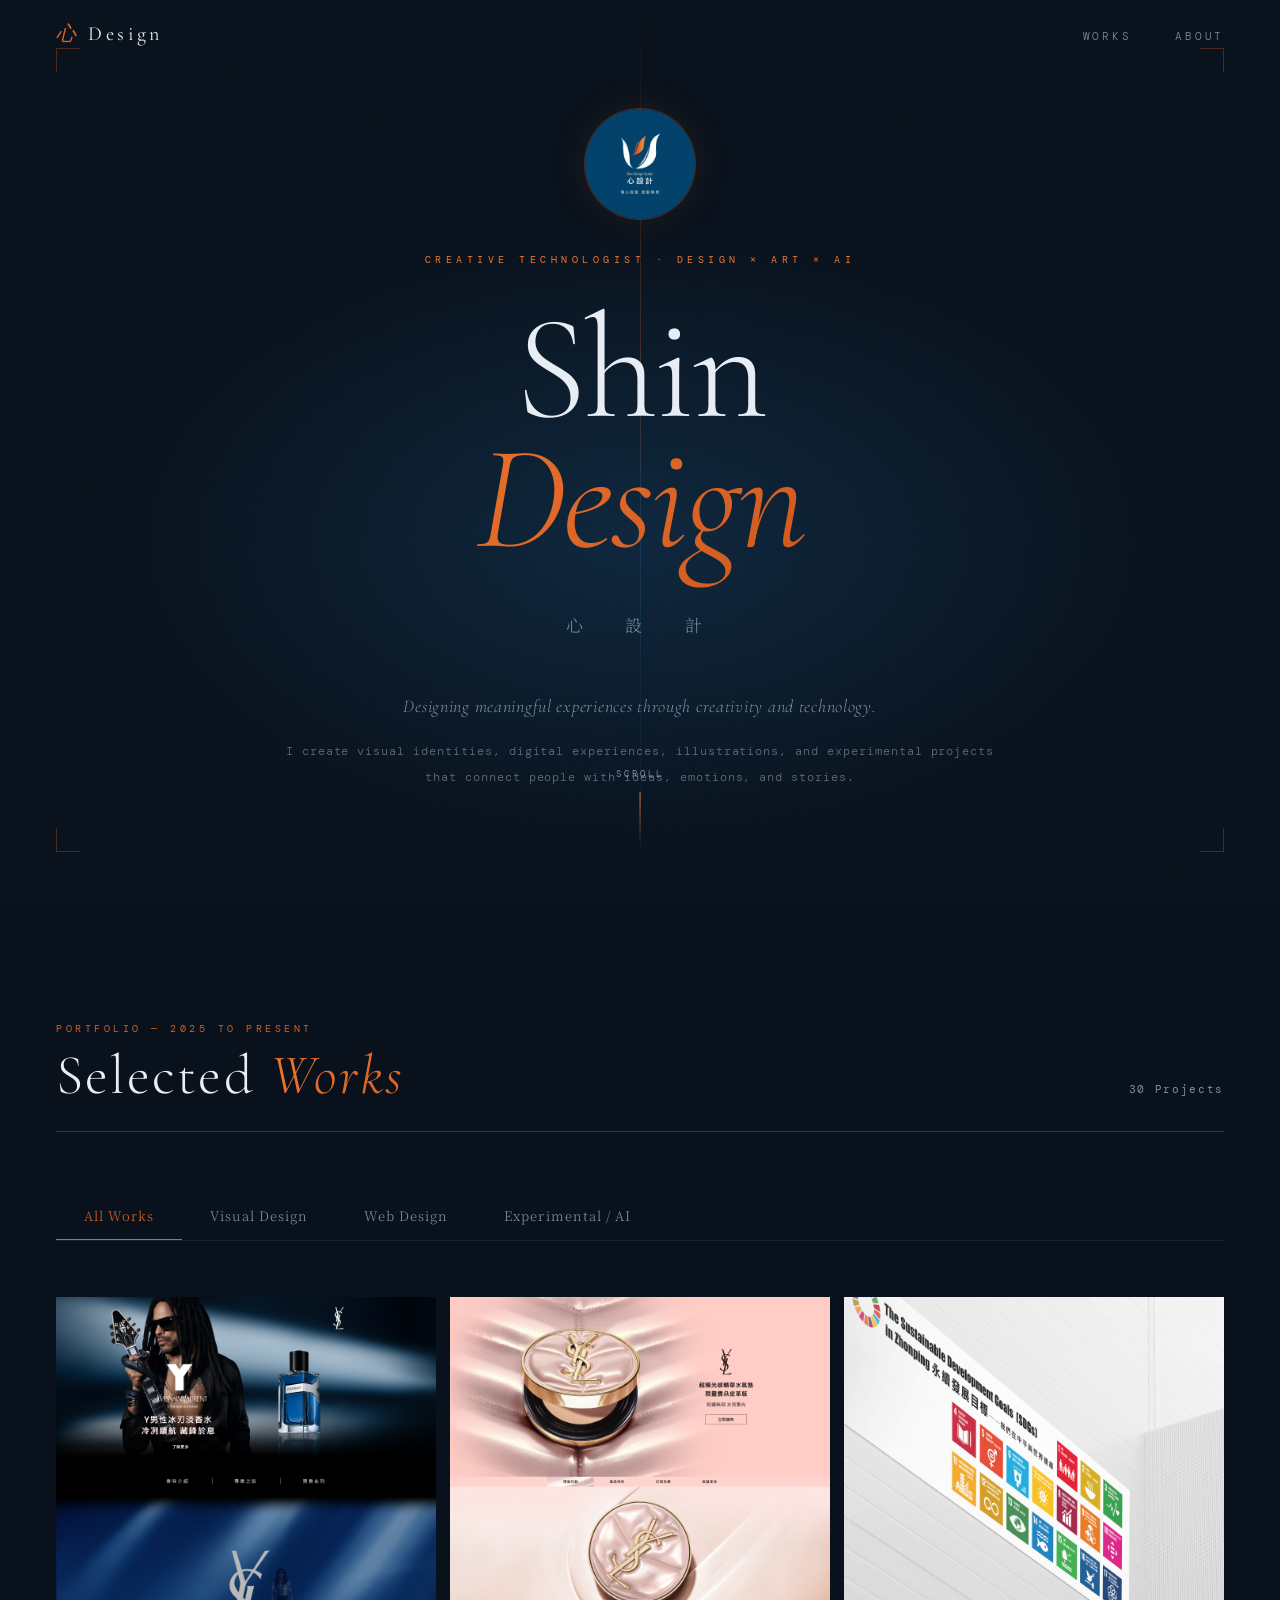
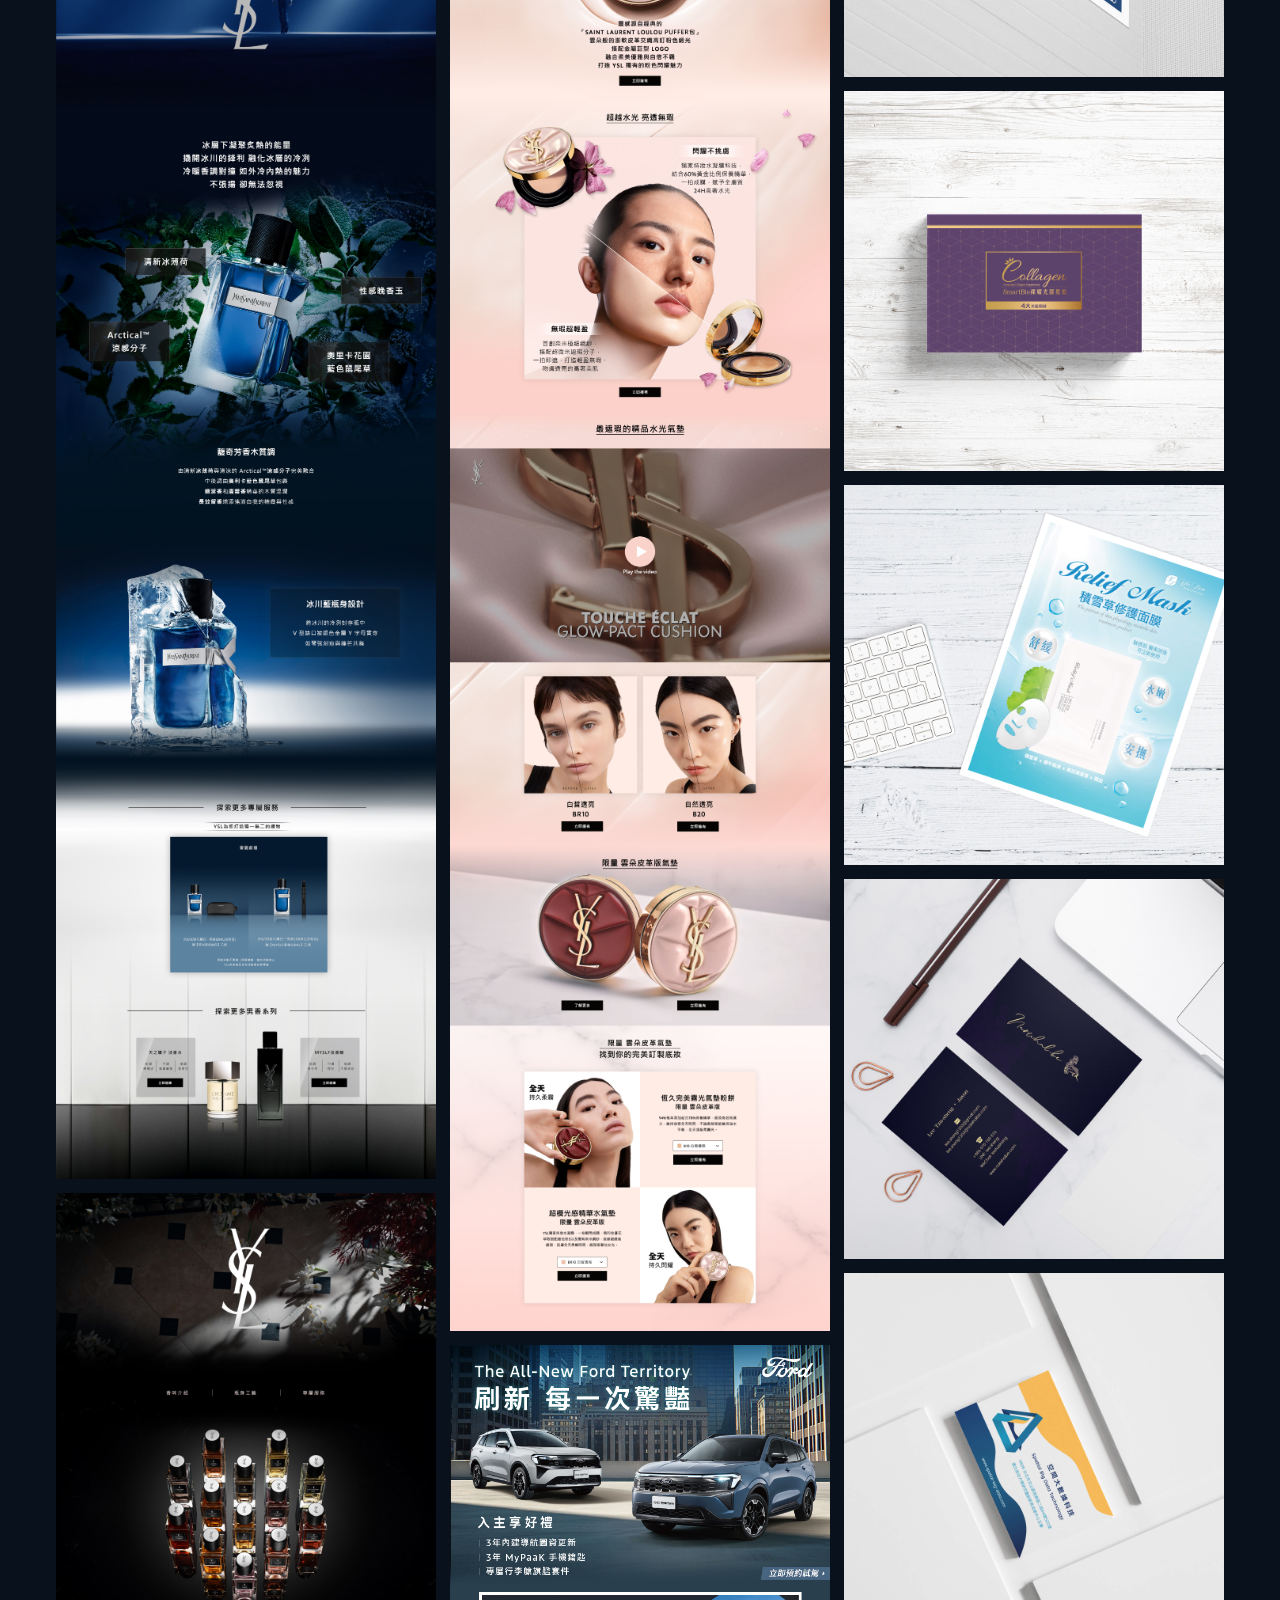
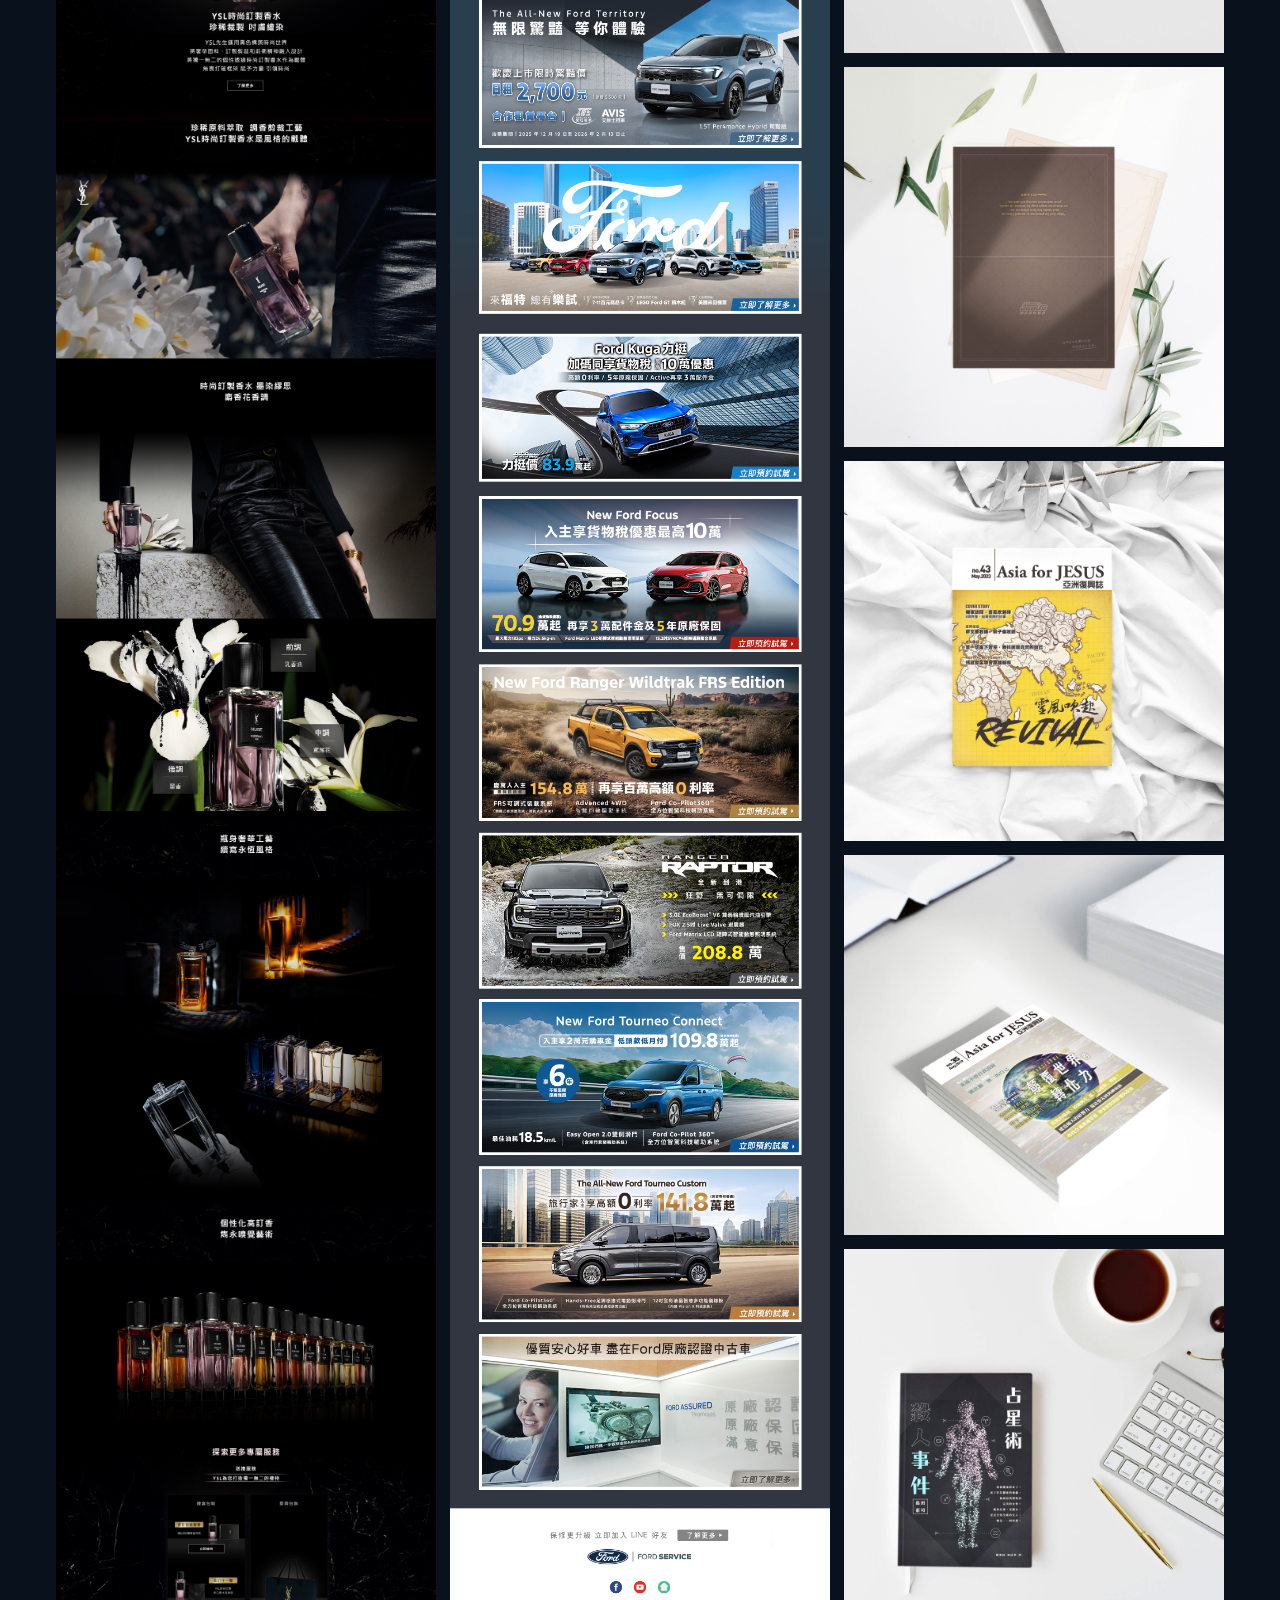
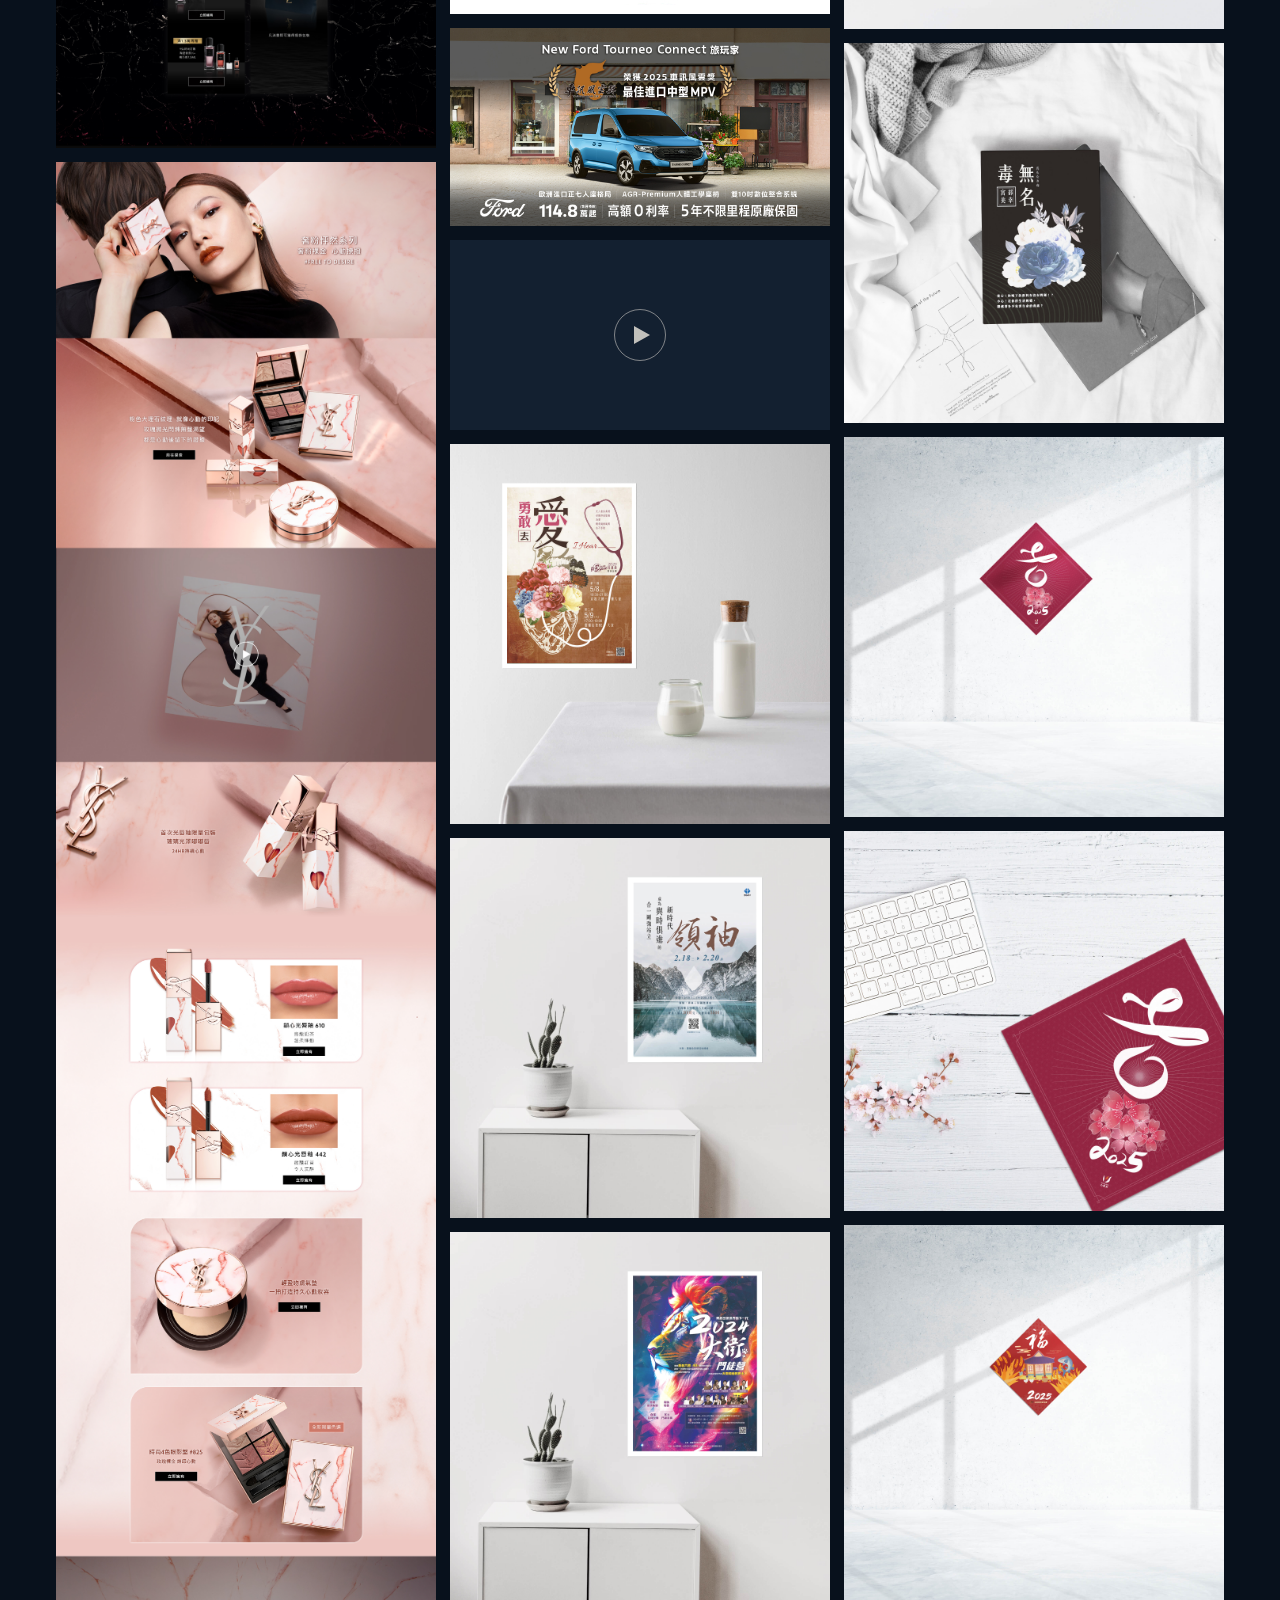
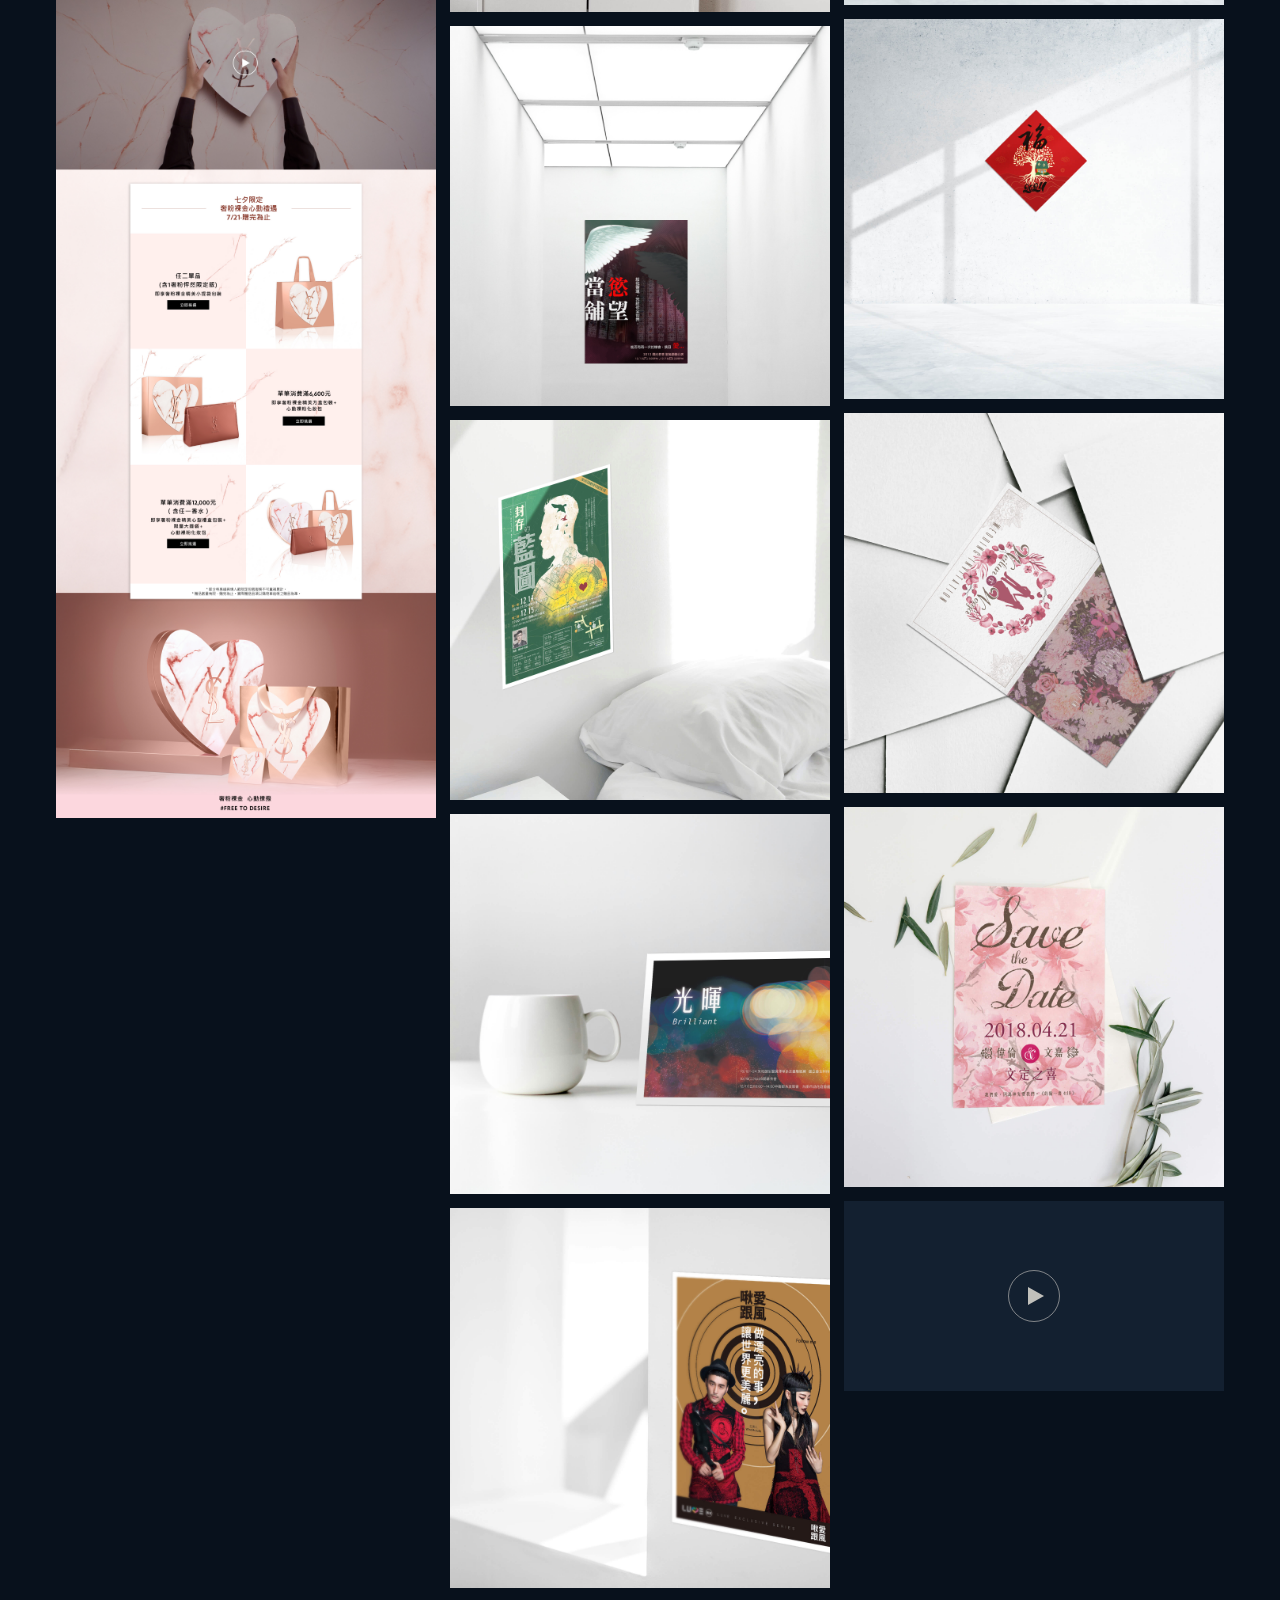
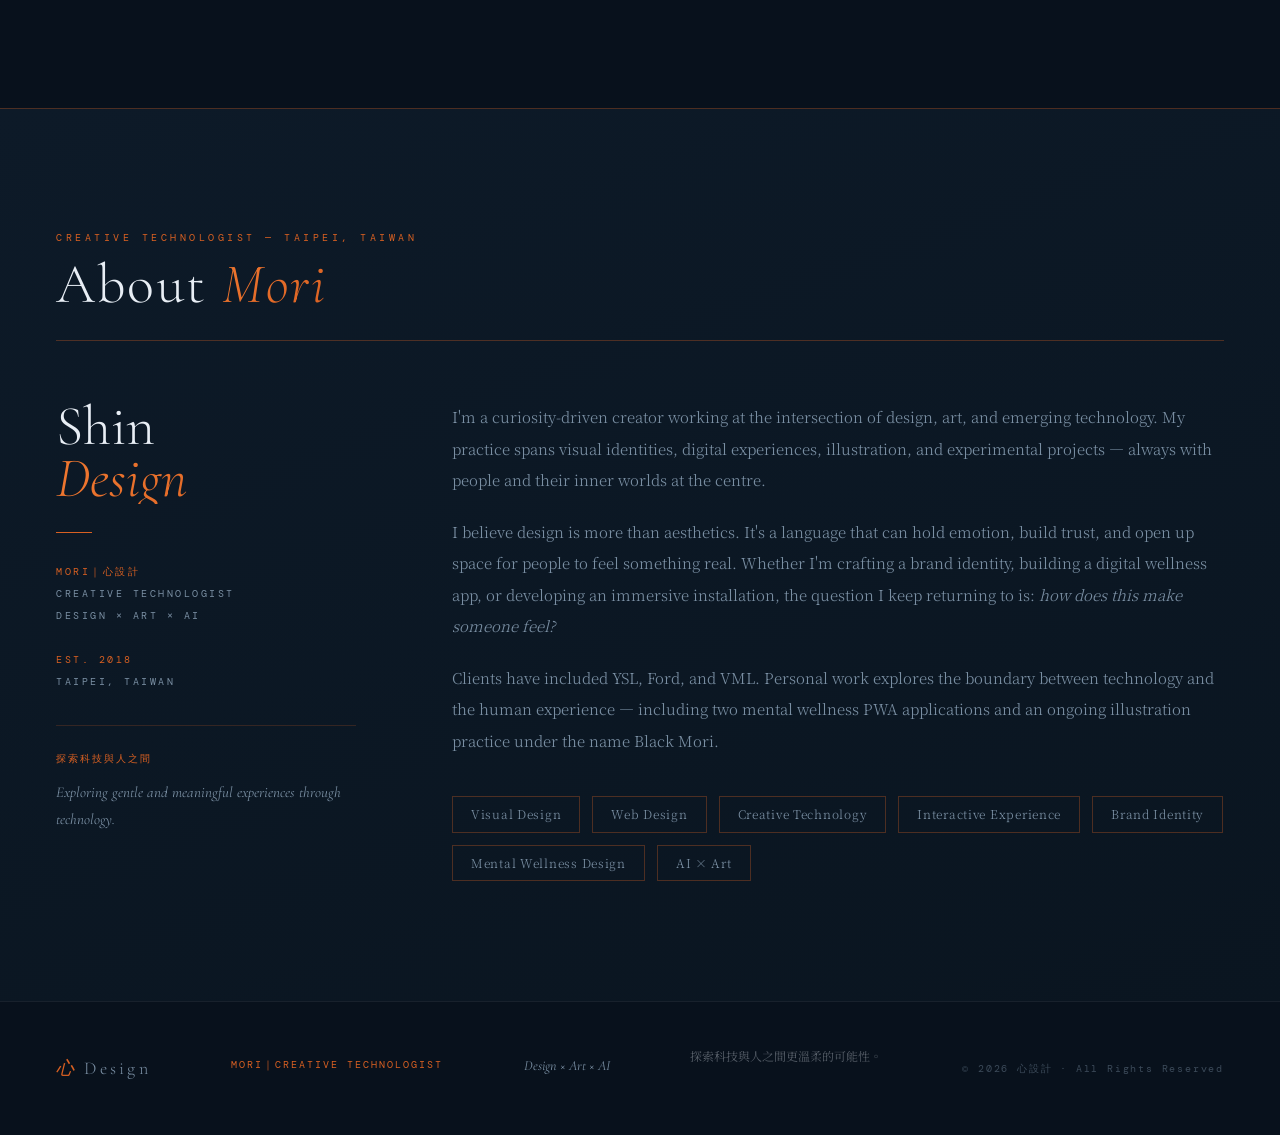
==== commit 7ee56756: "Add files via upload" ====
--- a/index.html
+++ b/index.html
@@ -3,7 +3,7 @@
 <head>
   <meta charset="UTF-8">
   <meta name="viewport" content="width=device-width, initial-scale=1.0">
-  <title>心設計｜Shin Design Portfolio</title>
+  <title>Mori｜Creative Technologist · Design × Art × AI</title>
   <link rel="preconnect" href="https://fonts.googleapis.com">
   <link rel="preconnect" href="https://fonts.gstatic.com" crossorigin>
   <link href="https://fonts.googleapis.com/css2?family=Cormorant+Garamond:ital,wght@0,300;0,400;0,500;1,300;1,400;1,500&family=Noto+Serif+TC:wght@300;400;500&family=DM+Mono:wght@300;400&display=swap" rel="stylesheet">
@@ -124,6 +124,7 @@
       -webkit-text-fill-color: transparent;
       background-clip: text;'
       height: 200px;
+      padding-bottom:30px;
     }
     .hero-zh {
       font-size:clamp(13px,2vw,17px); font-weight:300;
@@ -131,9 +132,17 @@
       opacity:0; animation:fadeUp .9s .7s forwards;
     }
     .hero-sub {
-      font-family:'DM Mono',monospace;
-      font-size:11px; letter-spacing:.2em; color:var(--cream-dim);
-      opacity:0; animation:fadeUp .9s .9s forwards;
+      font-family:'Cormorant Garamond',serif;
+      font-size:clamp(15px,1.6vw,18px); font-weight:300; font-style:italic;
+      color:var(--cream-dim); letter-spacing:.04em;
+      opacity:0; animation:fadeUp .9s .7s forwards;
+      margin-bottom:16px;
+    }
+    .hero-intro {
+      font-family:'DM Mono',monospace;
+      font-size:clamp(10px,1vw,12px); font-weight:300;
+      color:rgba(232,238,245,0.4); letter-spacing:.08em; line-height:2.2;
+      opacity:0; animation:fadeUp .9s .95s forwards;
     }
     .hero-scroll {
       position:absolute; bottom:52px; left:50%;
@@ -213,11 +222,10 @@
     .project-card:hover .project-card-img { transform:scale(1.05); }
 
     /* placeholder bg by category */
-    .project-card[data-category="promotion"]   { --ph-bg: linear-gradient(145deg,#1e1510,#322510,#1e1510); }
-    .project-card[data-category="celebration"] { --ph-bg: linear-gradient(145deg,#1e1020,#301530,#1e1020); }
-    .project-card[data-category="brand"]       { --ph-bg: linear-gradient(145deg,#0c1a2e,#122640,#0c1a2e); }
-    .project-card[data-category="publication"] { --ph-bg: linear-gradient(145deg,#101a0e,#182618,#101a0e); }
-    .project-card[data-category="digital"]     { --ph-bg: linear-gradient(145deg,#0e141e,#1a2235,#0e141e); }
+    .project-card[data-category="visual"]       { --ph-bg: linear-gradient(145deg,#1e1510,#322510,#1e1510); }
+    .project-card[data-category="web"]          { --ph-bg: linear-gradient(145deg,#0e141e,#1a2235,#0e141e); }
+    .project-card[data-category="illustration"] { --ph-bg: linear-gradient(145deg,#101a0e,#182618,#101a0e); }
+    .project-card[data-category="experimental"] { --ph-bg: linear-gradient(145deg,#1e1020,#301530,#1e1020); }
 
     .img-error { display:none !important; }
     .img-error ~ .project-card-placeholder { display:flex !important; }
@@ -427,10 +435,11 @@
     <div class="hero-logo-wrap">
       <img src="logo/shin-logo.jpg" alt="心設計 Logo">
     </div>
-    <p class="hero-eyebrow">Shin Design Studio · 隨心啟動 啟動無限</p>
+    <p class="hero-eyebrow">Creative Technologist · Design × Art × AI</p>
     <h1 class="hero-title">Shin<em>Design</em></h1>
     <p class="hero-zh">心　設　計</p>
-    <p class="hero-sub">Graphic Design · Digital · Brand Visual · Print &ensp;·&ensp; Est. 2025</p>
+    <p class="hero-sub">Designing meaningful experiences through creativity and technology.</p>
+    <p class="hero-intro">I create visual identities, digital experiences, illustrations, and experimental projects<br>that connect people with ideas, emotions, and stories.</p>
   </div>
   <div class="hero-scroll">
     <span class="hero-scroll-label">Scroll</span>
@@ -449,20 +458,18 @@
   </div>
 
   <div class="filter-bar">
-    <button class="filter-btn active" data-filter="all">全部作品</button>
-    <button class="filter-btn" data-filter="digital">數位 · 網頁</button>
-    <button class="filter-btn" data-filter="promotion">活動 · 宣傳</button>
-    <button class="filter-btn" data-filter="celebration">慶典 · 祝賀</button>
-    <button class="filter-btn" data-filter="brand">品牌 · 包裝</button>
-    <button class="filter-btn" data-filter="publication">出版 · 排版</button>
-    <button class="filter-btn" data-filter="video">數位· 影片</button>
+    <button class="filter-btn active" data-filter="all">All Works</button>
+    <button class="filter-btn" data-filter="visual">Visual Design</button>
+    <button class="filter-btn" data-filter="web">Web Design</button>
+    <!--<button class="filter-btn" data-filter="illustration">Illustration</button>-->
+    <button class="filter-btn" data-filter="experimental">Experimental / AI</button>
   </div>
 
   <div class="project-grid" id="grid">
 
     <!-- ── 數位 · 網頁 ── -->
 
-    <div class="project-card" data-category="digital" data-title="YSL Y Le Parfum 產品頁">
+    <div class="project-card" data-category="web" data-title="YSL Y Le Parfum 產品頁">
       <img class="project-card-img" src="img/ysl_leparfum_pc.jpg" alt="YSL Y Le Parfum 產品頁" loading="lazy">
       <div class="project-card-placeholder">YSL Y Le Parfum 產品頁</div>
       <div class="project-card-overlay">
@@ -471,7 +478,7 @@
       </div>
     </div>
 
-    <div class="project-card" data-category="digital" data-title="YSL LIBRE 產品頁">
+    <div class="project-card" data-category="web" data-title="YSL LIBRE 產品頁">
       <img class="project-card-img" src="img/ysl_libre_pc.jpg" alt="YSL LIBRE 產品頁" loading="lazy">
       <div class="project-card-placeholder">YSL LIBRE 產品頁</div>
       <div class="project-card-overlay">
@@ -480,7 +487,7 @@
       </div>
     </div>
 
-    <div class="project-card" data-category="digital" data-title="YSL VLT 產品頁">
+    <div class="project-card" data-category="web" data-title="YSL VLT 產品頁">
       <img class="project-card-img" src="img/ysl_vlt_pc.jpg" alt="YSL VLT 產品頁" loading="lazy">
       <div class="project-card-placeholder">YSL VLT 產品頁</div>
       <div class="project-card-overlay">
@@ -489,7 +496,7 @@
       </div>
     </div>
 
-    <div class="project-card" data-category="digital" data-title="YSL 彩妝氣墊產品頁">
+    <div class="project-card" data-category="web" data-title="YSL 彩妝氣墊產品頁">
       <img class="project-card-img" src="img/ysl_makeup_pc.jpg" alt="YSL 彩妝氣墊產品頁" loading="lazy">
       <div class="project-card-placeholder">YSL 彩妝氣墊產品頁</div>
       <div class="project-card-overlay">
@@ -498,7 +505,7 @@
       </div>
     </div>
 
-    <div class="project-card" data-category="digital" data-title="Ford 電子報 EDM">
+    <div class="project-card" data-category="web" data-title="Ford 電子報 EDM">
       <img class="project-card-img" src="img/ford_edm.jpg" alt="Ford 電子報 EDM" loading="lazy">
       <div class="project-card-placeholder">Ford 電子報 EDM</div>
       <div class="project-card-overlay">
@@ -507,7 +514,7 @@
       </div>
     </div>
 
-    <div class="project-card" data-category="digital" data-title="Ford Banner 多尺寸廣告">
+    <div class="project-card" data-category="web" data-title="Ford Banner 多尺寸廣告">
       <img class="project-card-img" src="img/ford_banner.jpg" alt="Ford Banner 多尺寸廣告" loading="lazy">
       <div class="project-card-placeholder">Ford Banner 多尺寸廣告</div>
       <div class="project-card-overlay">
@@ -516,9 +523,9 @@
       </div>
     </div>
 
-    <div class="project-card is-video" data-category="digital" data-title="VML Human First 形象影片" data-video="video/VML_human-First.mp4">
+    <div class="project-card is-video" data-category="web" data-title="VML Human First 形象影片" data-video="video/VML_human-First_web.mp4">
       <video class="project-card-img" muted loop playsinline preload="metadata" style="pointer-events:none;">
-        <source src="video/VML_human-First.mp4" type="video/mp4">
+        <source src="video/VML_human-First_web.mp4" type="video/mp4">
       </video>
       <div class="video-play-btn"></div>
       <div class="project-card-overlay">
@@ -529,7 +536,7 @@
 
     <!-- ── 活動 · 宣傳 ── -->
 
-    <div class="project-card" data-category="promotion" data-title="勇敢去愛海報">
+    <div class="project-card" data-category="visual" data-title="勇敢去愛海報">
       <img class="project-card-img" src="img/勇敢去愛海報.jpg" alt="勇敢去愛海報" loading="lazy">
       <div class="project-card-placeholder">勇敢去愛海報</div>
       <div class="project-card-overlay">
@@ -538,7 +545,7 @@
       </div>
     </div>
 
-    <div class="project-card" data-category="promotion" data-title="2024 牧者退休會海報">
+    <div class="project-card" data-category="visual" data-title="2024 牧者退休會海報">
       <img class="project-card-img" src="img/2024牧者退休會海報.jpg" alt="2024 牧者退休會海報" loading="lazy">
       <div class="project-card-placeholder">2024 牧者退休會海報</div>
       <div class="project-card-overlay">
@@ -547,7 +554,7 @@
       </div>
     </div>
 
-    <div class="project-card" data-category="promotion" data-title="大衛門徒營海報">
+    <div class="project-card" data-category="visual" data-title="大衛門徒營海報">
       <img class="project-card-img" src="img/大衛門徒營海報.jpg" alt="大衛門徒營海報" loading="lazy">
       <div class="project-card-placeholder">大衛門徒營海報</div>
       <div class="project-card-overlay">
@@ -557,7 +564,7 @@
     </div>
 
 
-    <div class="project-card" data-category="promotion" data-title="慾望當舖酷卡">
+    <div class="project-card" data-category="visual" data-title="慾望當舖酷卡">
       <img class="project-card-img" src="img/慾望當舖酷卡.jpg" alt="慾望當舖酷卡" loading="lazy">
       <div class="project-card-placeholder">慾望當舖酷卡</div>
       <div class="project-card-overlay">
@@ -566,7 +573,7 @@
       </div>
     </div>
 
-    <div class="project-card" data-category="promotion" data-title="2018 聖誕節海報">
+    <div class="project-card" data-category="visual" data-title="2018 聖誕節海報">
       <img class="project-card-img" src="img/2018聖誕節海報.jpg" alt="2018 聖誕節海報" loading="lazy">
       <div class="project-card-placeholder">2018 聖誕節海報</div>
       <div class="project-card-overlay">
@@ -576,7 +583,7 @@
     </div>
 
 
-    <div class="project-card" data-category="promotion" data-title="2023 科大財資系友會邀請卡">
+    <div class="project-card" data-category="visual" data-title="2023 科大財資系友會邀請卡">
       <img class="project-card-img" src="img/2023科大財資系友會邀請卡.jpg" alt="2023 科大財資系友會邀請卡" loading="lazy">
       <div class="project-card-placeholder">2023 科大財資系友會邀請卡</div>
       <div class="project-card-overlay">
@@ -587,7 +594,7 @@
 
 
 
-    <div class="project-card" data-category="promotion" data-title="揪愛跟風">
+    <div class="project-card" data-category="visual" data-title="揪愛跟風">
       <img class="project-card-img" src="img/揪愛跟風.jpg" alt="揪愛跟風" loading="lazy">
       <div class="project-card-placeholder">揪愛跟風</div>
       <div class="project-card-overlay">
@@ -596,7 +603,7 @@
       </div>
     </div>
 
-    <div class="project-card" data-category="promotion" data-title="永續發展大圖">
+    <div class="project-card" data-category="visual" data-title="永續發展大圖">
       <img class="project-card-img" src="img/永續發展大圖.jpg" alt="永續發展大圖" loading="lazy">
       <div class="project-card-placeholder">永續發展大圖</div>
       <div class="project-card-overlay">
@@ -610,7 +617,7 @@
 
   <!-- ── 品牌 · 包裝 ── -->
 
-    <div class="project-card" data-category="brand" data-title="BellaQ 包裝設計">
+    <div class="project-card" data-category="visual" data-title="BellaQ 包裝設計">
       <img class="project-card-img" src="img/BellaQ包裝設計.jpg" alt="BellaQ 包裝設計" loading="lazy">
       <div class="project-card-placeholder">BellaQ 包裝設計</div>
       <div class="project-card-overlay">
@@ -619,7 +626,7 @@
       </div>
     </div>
 
-    <div class="project-card" data-category="brand" data-title="2021 君衡面膜">
+    <div class="project-card" data-category="visual" data-title="2021 君衡面膜">
       <img class="project-card-img" src="img/2021君衡面膜.jpg" alt="2021 君衡面膜" loading="lazy">
       <div class="project-card-placeholder">2021 君衡面膜</div>
       <div class="project-card-overlay">
@@ -630,7 +637,7 @@
 
 
 
-    <div class="project-card" data-category="brand" data-title="Narwhalbe 名片">
+    <div class="project-card" data-category="visual" data-title="Narwhalbe 名片">
       <img class="project-card-img" src="img/Narwhalbe名片.jpg" alt="Narwhalbe 名片" loading="lazy">
       <div class="project-card-placeholder">Narwhalbe 名片</div>
       <div class="project-card-overlay">
@@ -639,7 +646,7 @@
       </div>
     </div>
 
-    <div class="project-card" data-category="brand" data-title="空間大數據名片">
+    <div class="project-card" data-category="visual" data-title="空間大數據名片">
       <img class="project-card-img" src="img/空間大數據名片.jpg" alt="空間大數據名片" loading="lazy">
       <div class="project-card-placeholder">空間大數據名片</div>
       <div class="project-card-overlay">
@@ -649,7 +656,7 @@
     </div>
 
 
-    <div class="project-card" data-category="brand" data-title="Asia 之友卡片">
+    <div class="project-card" data-category="visual" data-title="Asia 之友卡片">
       <img class="project-card-img" src="img/Asia之友卡片.jpg" alt="Asia 之友卡片" loading="lazy">
       <div class="project-card-placeholder">Asia 之友卡片</div>
       <div class="project-card-overlay">
@@ -660,7 +667,7 @@
 
     <!-- ── 出版 · 排版 ── -->
 
-    <div class="project-card" data-category="publication" data-title="亞洲復興誌 第43期">
+    <div class="project-card" data-category="visual" data-title="亞洲復興誌 第43期">
       <img class="project-card-img" src="img/43亞洲復興誌.jpg" alt="亞洲復興誌 第43期" loading="lazy">
       <div class="project-card-placeholder">亞洲復興誌 第43期</div>
       <div class="project-card-overlay">
@@ -669,7 +676,7 @@
       </div>
     </div>
 
-    <div class="project-card" data-category="publication" data-title="2019 亞洲復興誌">
+    <div class="project-card" data-category="visual" data-title="2019 亞洲復興誌">
       <img class="project-card-img" src="img/2019亞洲復興誌.jpg" alt="2019 亞洲復興誌" loading="lazy">
       <div class="project-card-placeholder">2019 亞洲復興誌</div>
       <div class="project-card-overlay">
@@ -678,7 +685,7 @@
       </div>
     </div>
 
-    <div class="project-card" data-category="publication" data-title="占星術殺人事件封面">
+    <div class="project-card" data-category="visual" data-title="占星術殺人事件封面">
       <img class="project-card-img" src="img/占星術殺人事件封面.jpg" alt="占星術殺人事件封面" loading="lazy">
       <div class="project-card-placeholder">占星術殺人事件封面</div>
       <div class="project-card-overlay">
@@ -687,7 +694,7 @@
       </div>
     </div>
 
-    <div class="project-card" data-category="publication" data-title="無名毒書封練習">
+    <div class="project-card" data-category="visual" data-title="無名毒書封練習">
       <img class="project-card-img" src="img/無名毒書封練習.jpg" alt="無名毒書封練習" loading="lazy">
       <div class="project-card-placeholder">無名毒書封練習</div>
       <div class="project-card-overlay">
@@ -699,7 +706,7 @@
 
     <!-- ── 慶典 · 祝賀 ── -->
 
-    <div class="project-card" data-category="celebration" data-title="2025 心設計新年賀卡">
+    <div class="project-card" data-category="visual" data-title="2025 心設計新年賀卡">
       <img class="project-card-img" src="img/2025心設計新年賀卡.jpg" alt="2025 心設計新年賀卡" loading="lazy">
       <div class="project-card-placeholder">2025 心設計新年賀卡</div>
       <div class="project-card-overlay">
@@ -708,7 +715,7 @@
       </div>
     </div>
 
-    <div class="project-card" data-category="celebration" data-title="2025 心設計新年賀卡 02">
+    <div class="project-card" data-category="visual" data-title="2025 心設計新年賀卡 02">
       <img class="project-card-img" src="img/2025心設計新年賀卡02.jpg" alt="2025 心設計新年賀卡 02" loading="lazy">
       <div class="project-card-placeholder">2025 心設計新年賀卡 02</div>
       <div class="project-card-overlay">
@@ -717,7 +724,7 @@
       </div>
     </div>
 
-    <div class="project-card" data-category="celebration" data-title="2024 科大賀年卡">
+    <div class="project-card" data-category="visual" data-title="2024 科大賀年卡">
       <img class="project-card-img" src="img/2024科大賀年卡.jpg" alt="2024 科大賀年卡" loading="lazy">
       <div class="project-card-placeholder">2024 科大賀年卡</div>
       <div class="project-card-overlay">
@@ -726,7 +733,7 @@
       </div>
     </div>
 
-    <div class="project-card" data-category="celebration" data-title="2023 科大賀年卡">
+    <div class="project-card" data-category="visual" data-title="2023 科大賀年卡">
       <img class="project-card-img" src="img/2023科大賀年卡.jpg" alt="2023 科大賀年卡" loading="lazy">
       <div class="project-card-placeholder">2023 科大賀年卡</div>
       <div class="project-card-overlay">
@@ -735,7 +742,7 @@
       </div>
     </div>
 
-    <div class="project-card" data-category="celebration" data-title="2018 喜帖設計">
+    <div class="project-card" data-category="visual" data-title="2018 喜帖設計">
       <img class="project-card-img" src="img/2018喜帖設計.jpg" alt="2018 喜帖設計" loading="lazy">
       <div class="project-card-placeholder">2018 喜帖設計</div>
       <div class="project-card-overlay">
@@ -744,7 +751,7 @@
       </div>
     </div>
 
-    <div class="project-card" data-category="celebration" data-title="訂婚喜帖設計">
+    <div class="project-card" data-category="visual" data-title="訂婚喜帖設計">
       <img class="project-card-img" src="img/訂婚喜帖設計.jpg" alt="訂婚喜帖設計" loading="lazy">
       <div class="project-card-placeholder">訂婚喜帖設計</div>
       <div class="project-card-overlay">
@@ -753,20 +760,20 @@
       </div>
     </div>
 
-  
 
 
     <!-- ── 數位 · 影片 ── -->
-    <div class="project-card is-video" data-category="video" data-title="VML Human First 形象影片" data-video="video/VML_human-First.mp4">
+    <div class="project-card is-video" data-category="experimental" data-title="VML Human First 形象影片" data-video="video/VML_human-First_web.mp4">
       <video class="project-card-img" muted loop playsinline preload="metadata" style="pointer-events:none;">
-        <source src="video/VML_human-First.mp4" type="video/mp4">
+        <source src="video/VML_human-First_web.mp4" type="video/mp4">
       </video>
       <div class="video-play-btn"></div>
       <div class="project-card-overlay">
-        <div class="project-card-cat">數位 · 影片</div>
+        <div class="project-card-cat">Experimental · Motion</div>
         <div class="project-card-name">VML Human First 形象影片</div>
       </div>
     </div>
+
 
   </div>
 </section>
@@ -775,8 +782,8 @@
 <section class="section" id="about">
   <div class="section-header">
     <div>
-      <p class="section-eyebrow">Designer — Taipei, Taiwan</p>
-      <h2 class="section-title">About <em>Shin</em></h2>
+      <p class="section-eyebrow">Creative Technologist — Taipei, Taiwan</p>
+      <h2 class="section-title">About <em>Mori</em></h2>
     </div>
   </div>
   <div class="about-grid">
@@ -784,31 +791,32 @@
       <div class="about-brand-name">Shin<em>Design</em></div>
       <div class="about-rule"></div>
       <p class="about-meta">
-        <strong>心設計</strong><br>
-        平面設計師<br>
-        品牌視覺 · 印刷設計<br>
-        數位設計 · 網頁視覺<br><br>
+        <strong>Mori｜心設計</strong><br>
+        Creative Technologist<br>
+        Design × Art × AI<br><br>
         <strong>Est. 2018</strong><br>
         Taipei, Taiwan
       </p>
+      <div style="margin-top:32px; padding-top:24px; border-top:1px solid rgba(216,96,34,0.2);">
+        <p style="font-family:'DM Mono',monospace; font-size:10px; letter-spacing:.2em; color:var(--gold); text-transform:uppercase; margin-bottom:12px;">探索科技與人之間</p>
+        <p style="font-family:'Cormorant Garamond',serif; font-size:15px; font-style:italic; color:var(--cream-dim); line-height:1.8;">Exploring gentle and meaningful experiences through technology.</p>
+      </div>
     </div>
     <div class="about-right">
       <div class="about-bio">
-        <p>「心設計」成立於 2025 年，致力於以溫暖而細膩的設計語言，為客戶傳遞獨特的品牌形象與設計美學。從喜帖、賀卡到品牌包裝，每一件作品都注入了對設計的熱情與對細節的堅持。</p>
-        <p>多年來服務過各類客戶，作品涵蓋文化、教育、商業等領域，擅長將客戶的理念轉化為具有視覺張力的設計成果。近年更跨足數位設計，參與 YSL、Ford 等品牌的網頁視覺製作。相信好的設計，不只是美觀，更能打動人心。</p>
-      </div>
-      <p class="skills-eyebrow">Tools & Skills</p>
-      <div class="skills-list">
-        <span class="skill-tag">Adobe Photoshop</span>
-        <span class="skill-tag">Adobe Illustrator</span>
-        <span class="skill-tag">平面設計</span>
-        <span class="skill-tag">品牌識別</span>
-        <span class="skill-tag">版面排版</span>
-        <span class="skill-tag">印刷製作</span>
-        <span class="skill-tag">包裝設計</span>
-        <span class="skill-tag">海報設計</span>
-        <span class="skill-tag">網頁視覺</span>
-        <span class="skill-tag">EDM 設計</span>
+        <p>I'm a curiosity-driven creator working at the intersection of design, art, and emerging technology. My practice spans visual identities, digital experiences, illustration, and experimental projects — always with people and their inner worlds at the centre.</p>
+        <p>I believe design is more than aesthetics. It's a language that can hold emotion, build trust, and open up space for people to feel something real. Whether I'm crafting a brand identity, building a digital wellness app, or developing an immersive installation, the question I keep returning to is: <em>how does this make someone feel?</em></p>
+        <p>Clients have included YSL, Ford, and VML. Personal work explores the boundary between technology and the human experience — including two mental wellness PWA applications and an ongoing illustration practice under the name Black Mori.</p>
+      </div>
+      <div style="margin-top:40px; display:flex; gap:12px; flex-wrap:wrap;">
+        <span class="skill-tag">Visual Design</span>
+        <span class="skill-tag">Web Design</span>
+        <!--<span class="skill-tag">Illustration</span>-->
+        <span class="skill-tag">Creative Technology</span>
+        <span class="skill-tag">Interactive Experience</span>
+        <span class="skill-tag">Brand Identity</span>
+        <span class="skill-tag">Mental Wellness Design</span>
+        <span class="skill-tag">AI × Art</span>
       </div>
     </div>
   </div>
@@ -817,7 +825,10 @@
 <!-- FOOTER -->
 <footer class="footer">
   <div class="footer-logo"><em>心</em>&nbsp;Design</div>
-  <p class="footer-copy">© 2025 心設計 · All Rights Reserved</p>
+  <p style="font-family:'DM Mono',monospace;font-size:10px;letter-spacing:.2em;color:var(--gold);text-transform:uppercase;margin-bottom:8px;">Mori｜Creative Technologist</p>
+  <p style="font-family:'Cormorant Garamond',serif;font-size:14px;font-style:italic;color:var(--cream-dim);margin-bottom:4px;">Design × Art × AI</p>
+  <p style="font-family:'Noto Serif TC',serif;font-size:12px;color:rgba(232,238,245,0.35);margin-bottom:24px;">探索科技與人之間更溫柔的可能性。</p>
+  <p class="footer-copy">© 2026 心設計 · All Rights Reserved</p>
 </footer>
 
 <!-- LIGHTBOX -->
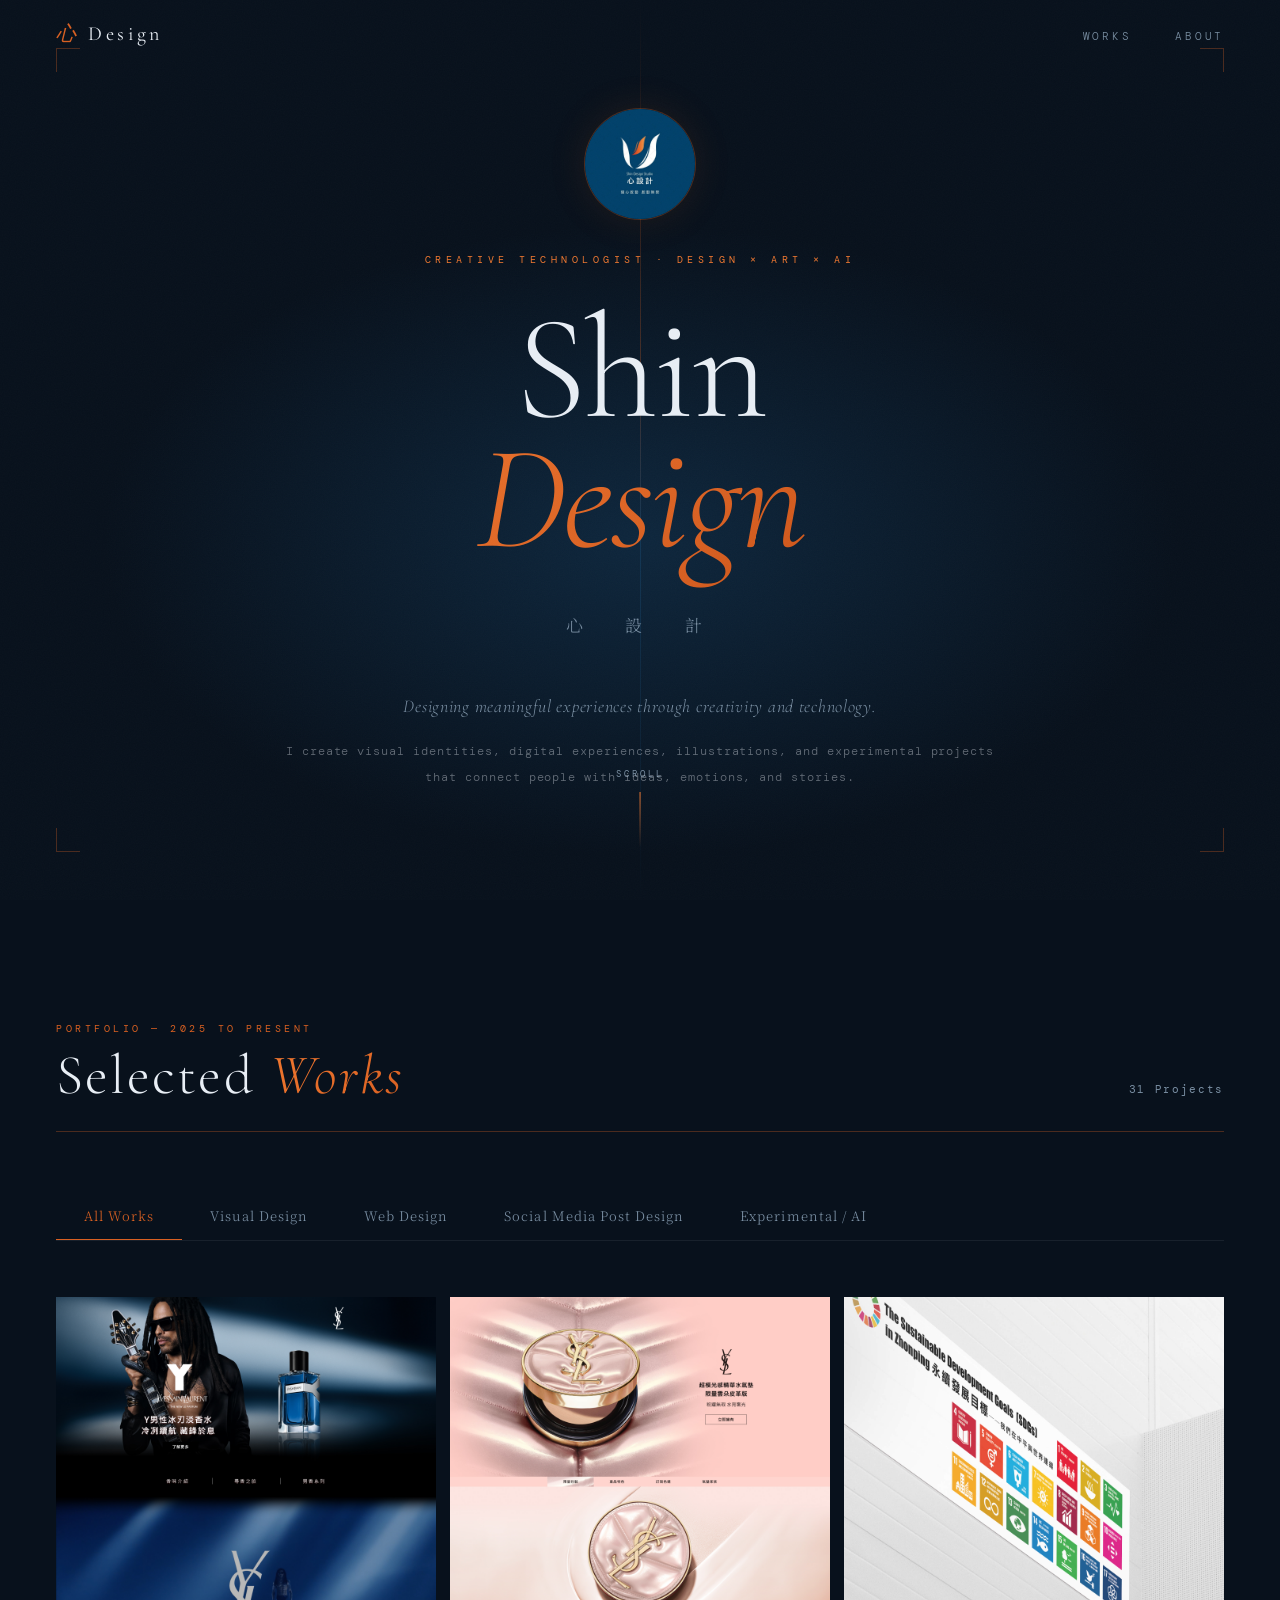
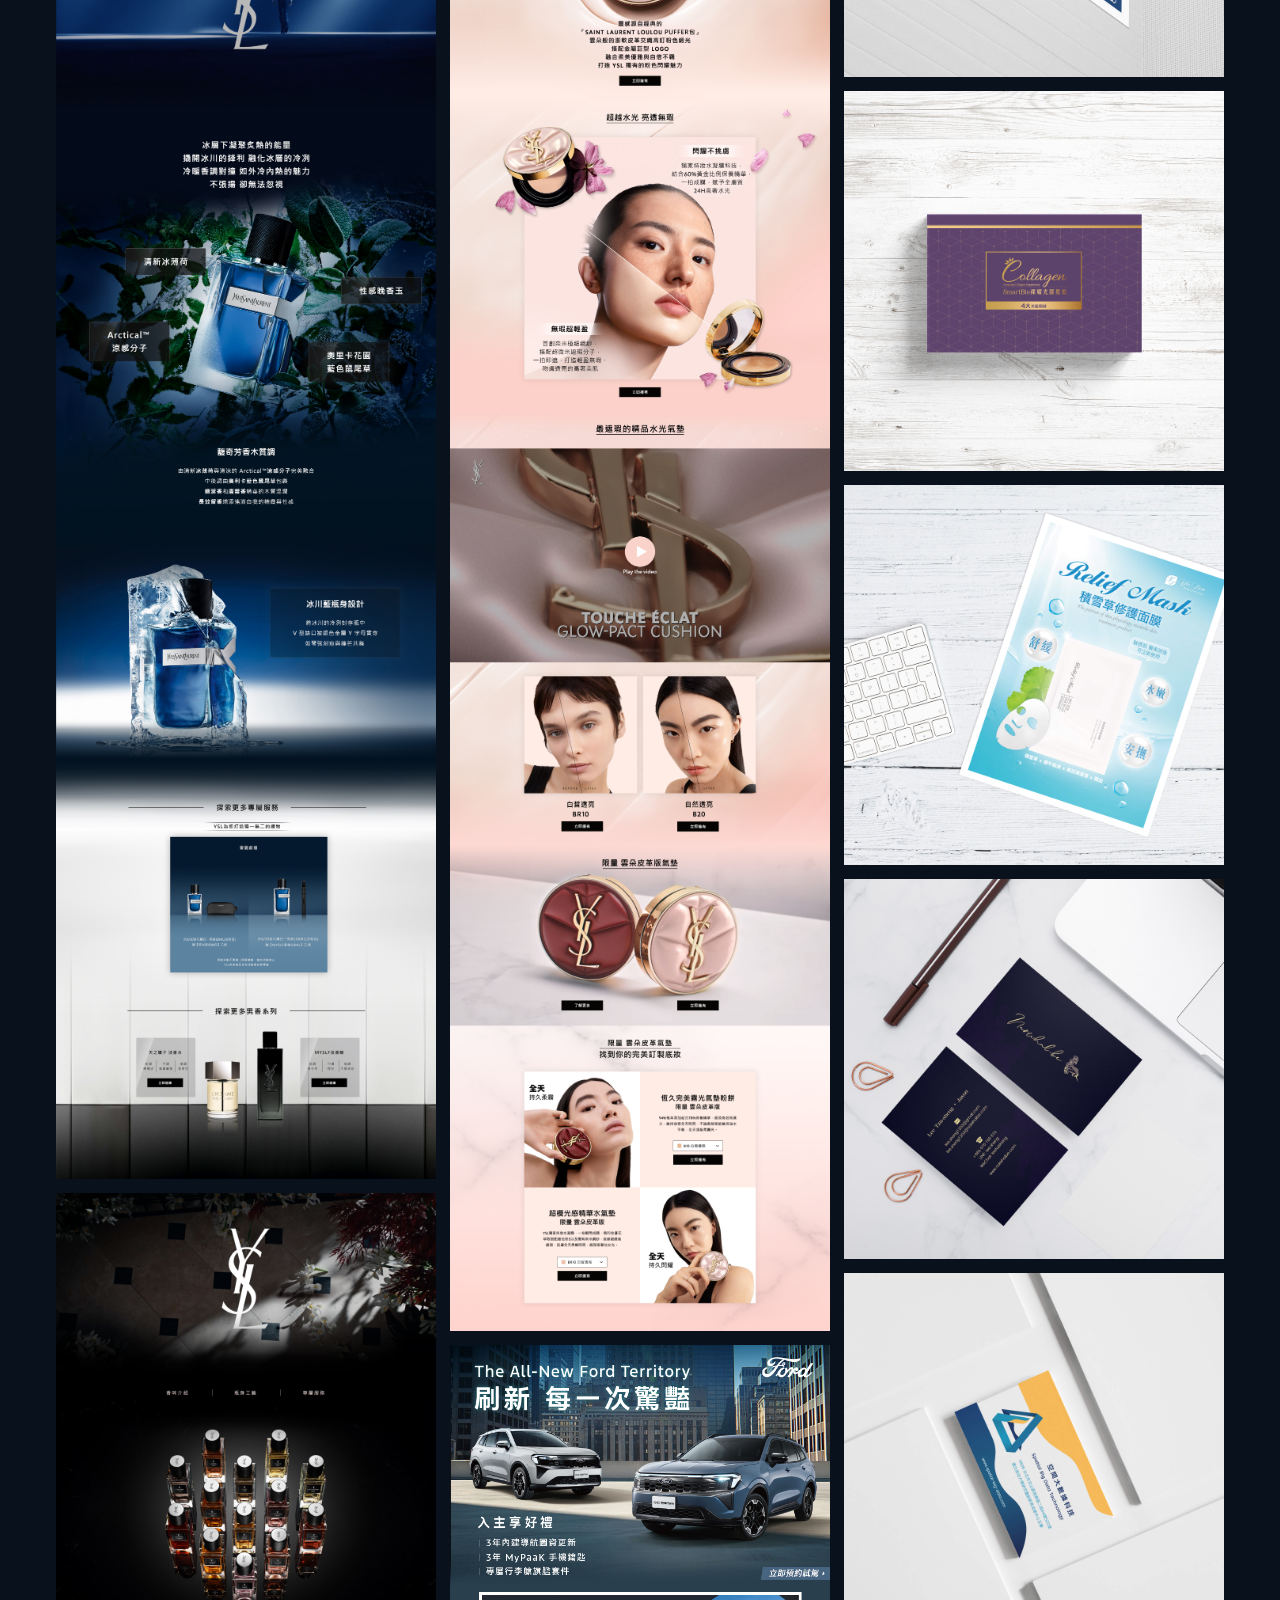
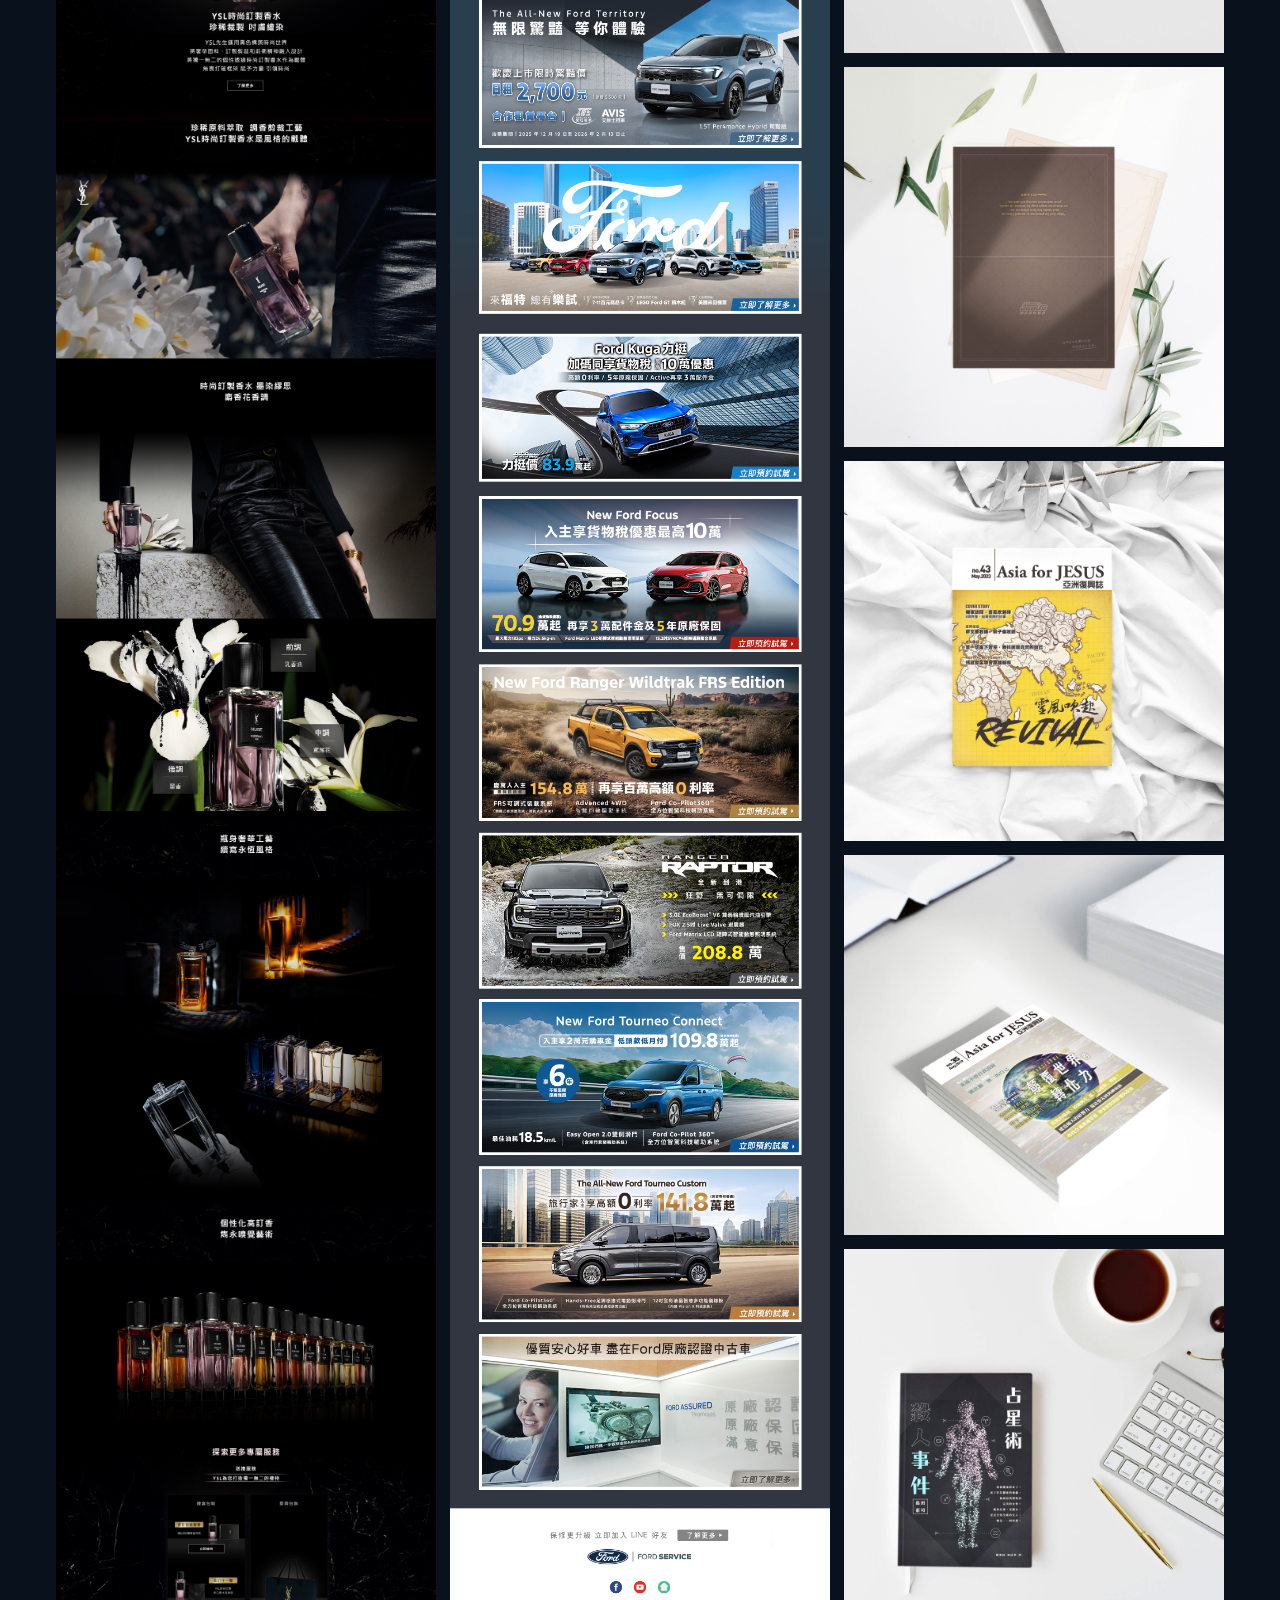
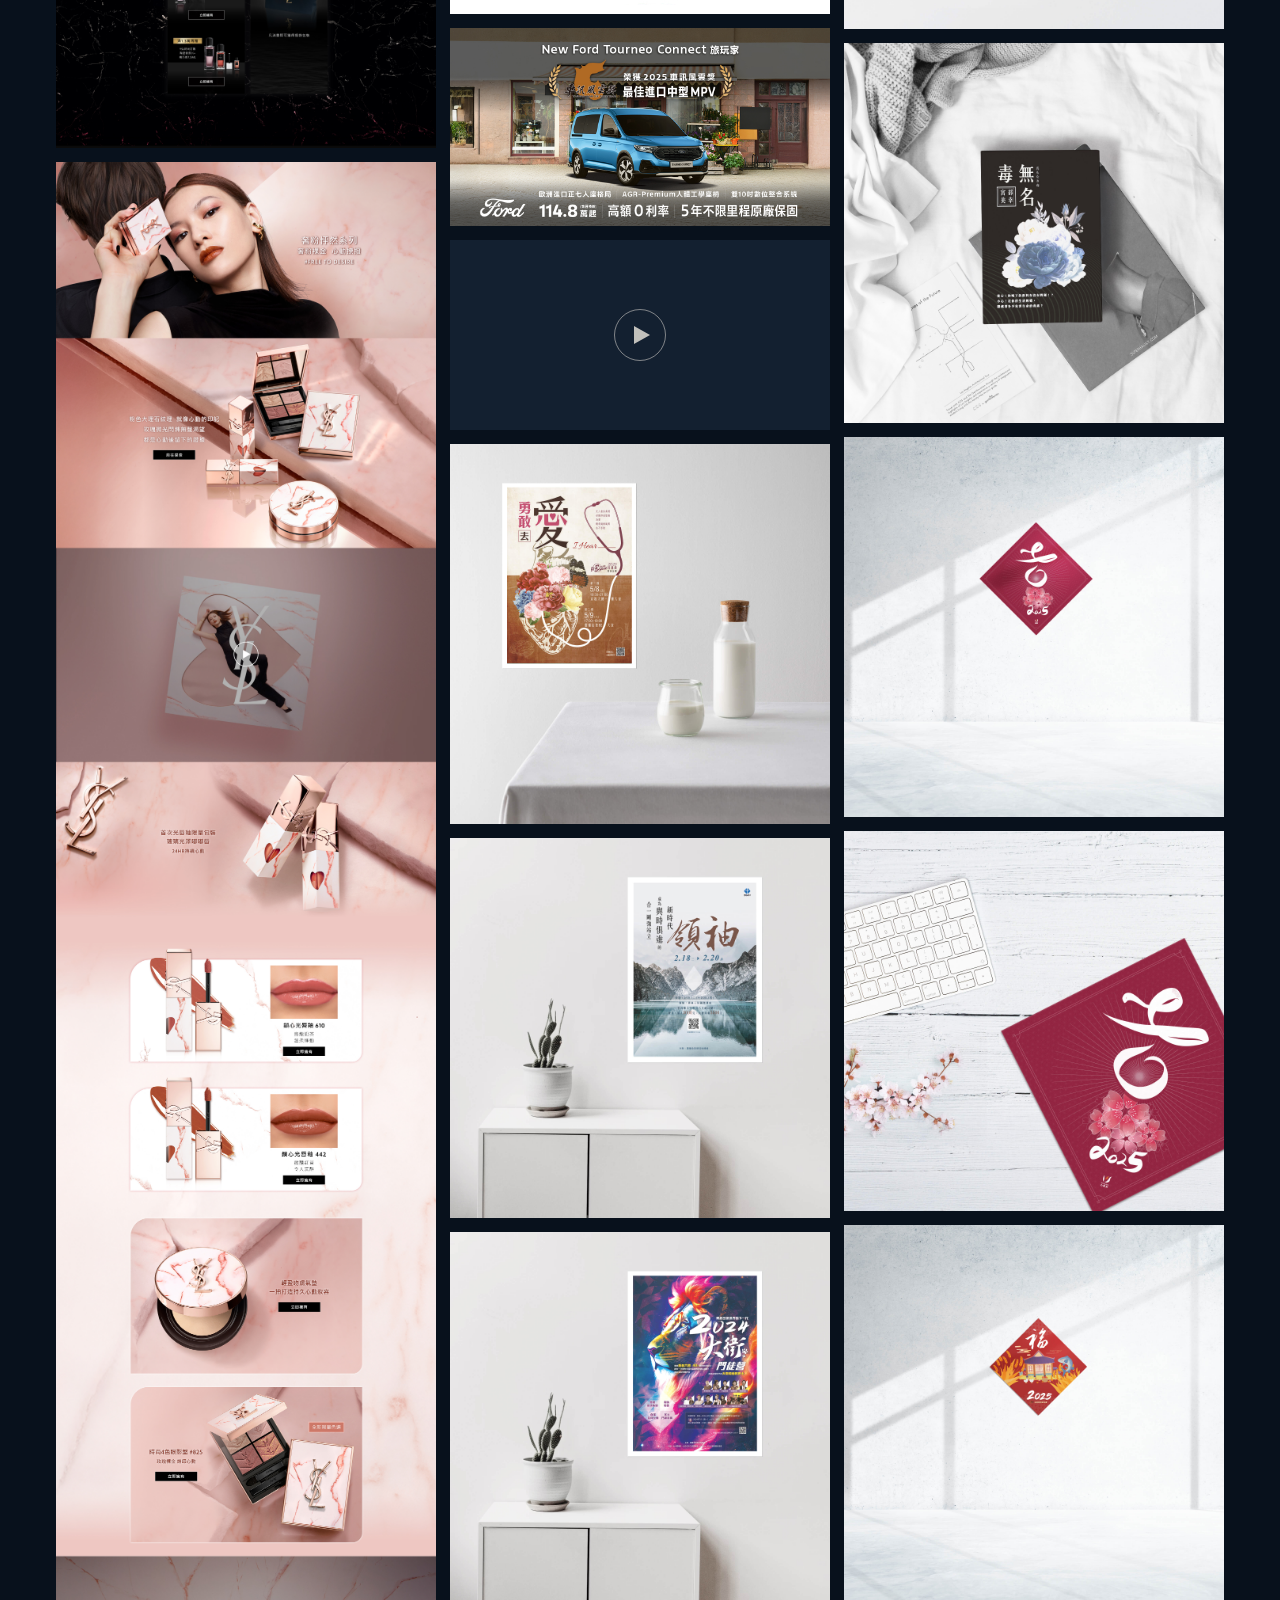
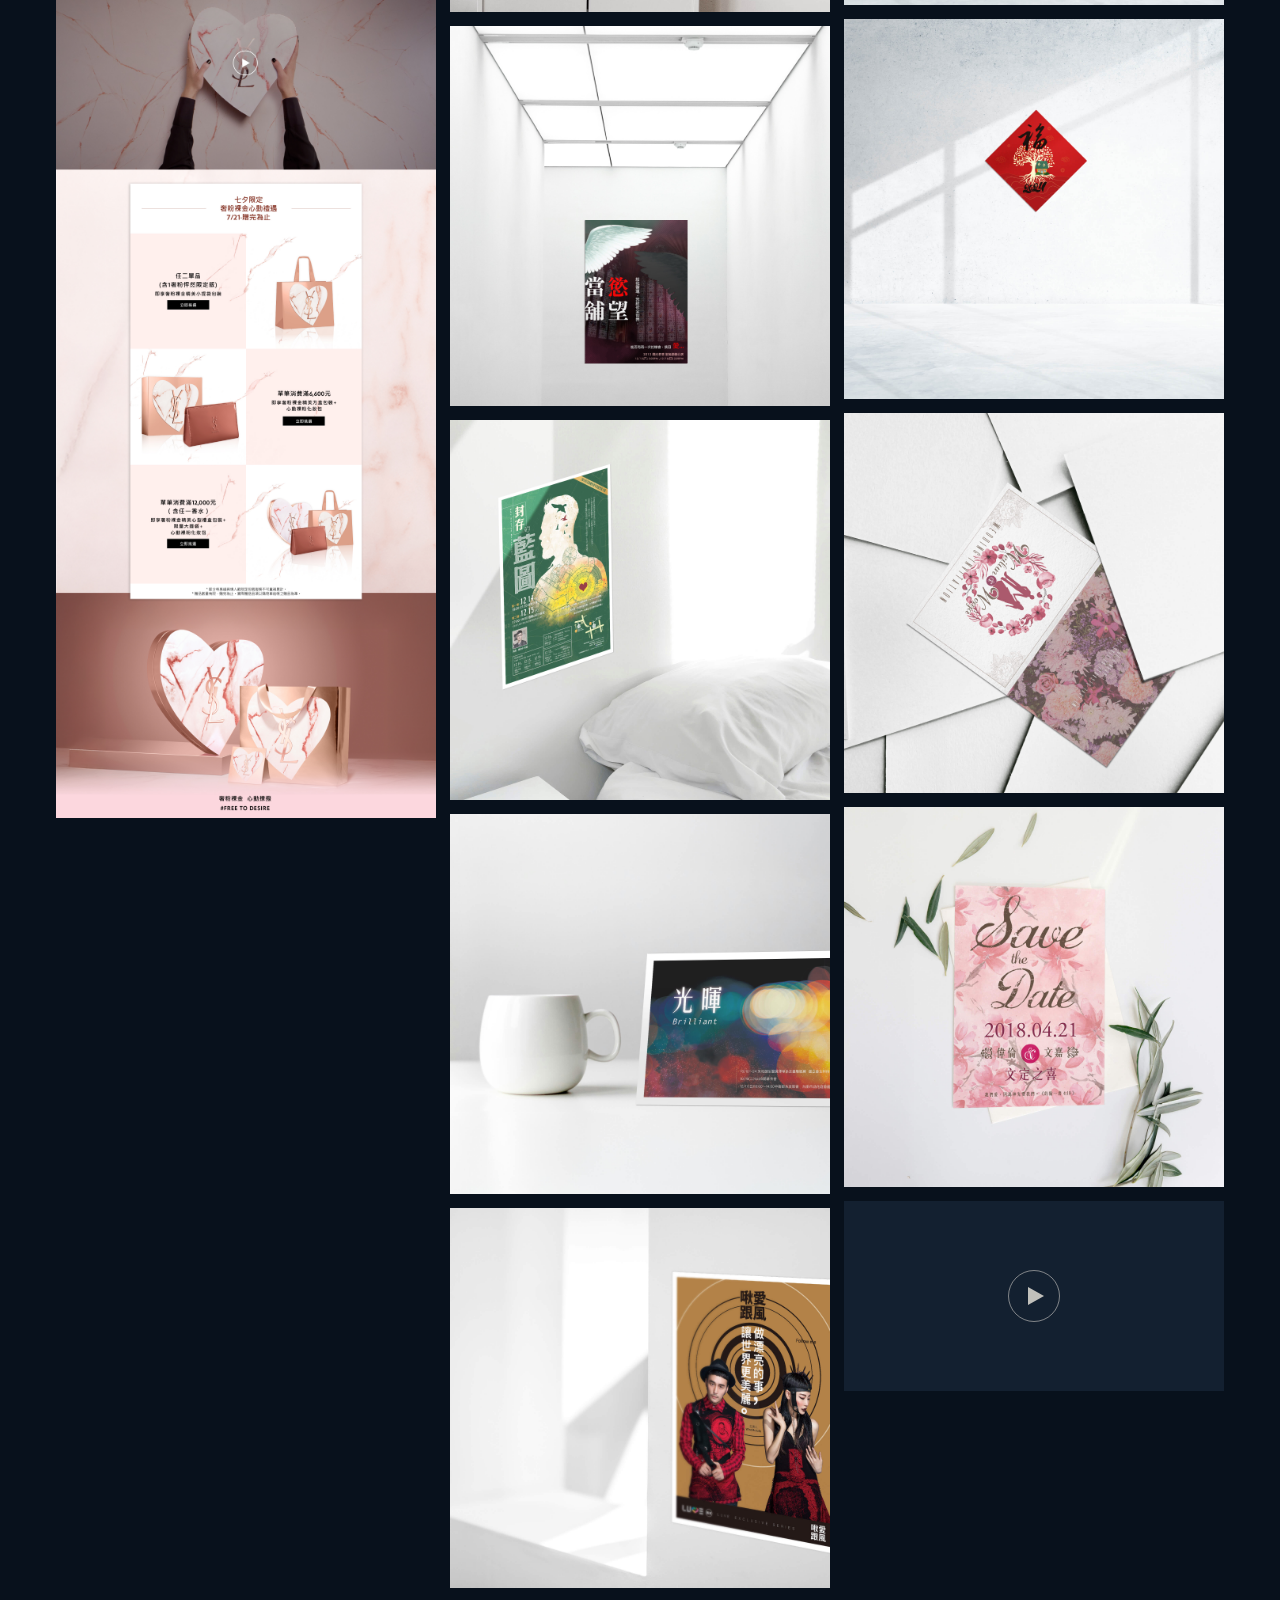
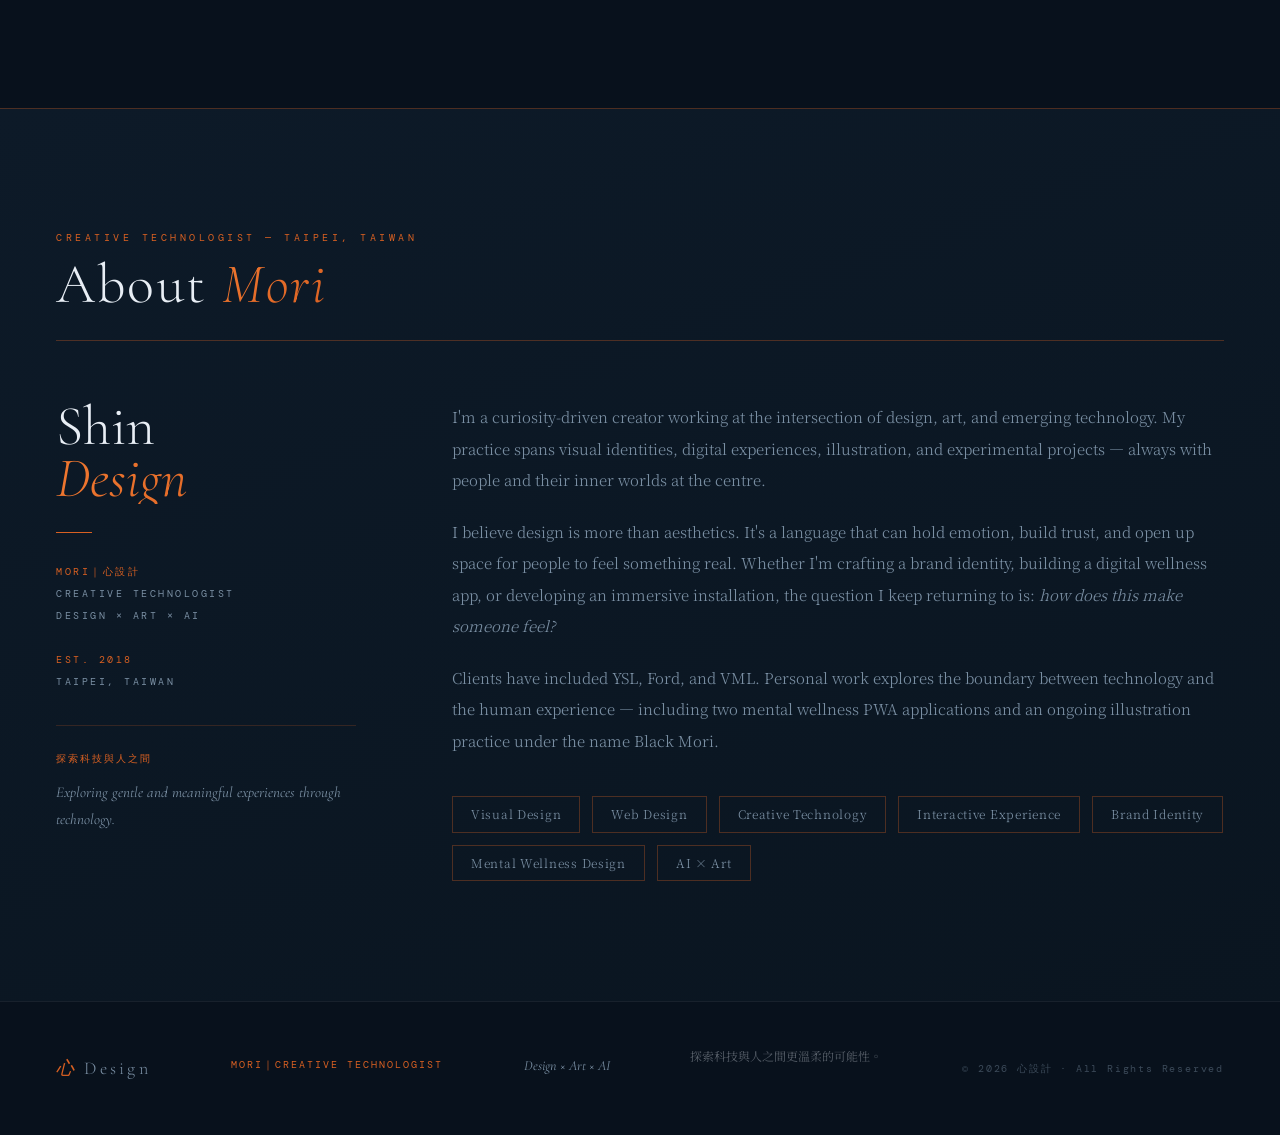
==== commit 9c5ecb33: "Add files via upload" ====
--- a/index.html
+++ b/index.html
@@ -208,6 +208,11 @@
 
     /* ── GRID ── */
     .project-grid { columns:3; column-gap:14px; }
+    /* 社群貼文篩選時切換為 5 欄，讓 1:1 方形卡片比例正常 */
+    .project-grid.social-view { columns:4; column-gap:10px; max-width: 1920px; margin:0px auto;}
+    @media (max-width:1200px) { .project-grid.social-view { columns:4; } }
+    @media (max-width:900px)  { .project-grid.social-view { columns:3; } }
+    @media (max-width:540px)  { .project-grid.social-view { columns:2; } }
     .project-card {
       break-inside:avoid; margin-bottom:14px;
       position:relative; overflow:hidden; cursor:pointer;
@@ -226,6 +231,7 @@
     .project-card[data-category="web"]          { --ph-bg: linear-gradient(145deg,#0e141e,#1a2235,#0e141e); }
     .project-card[data-category="illustration"] { --ph-bg: linear-gradient(145deg,#101a0e,#182618,#101a0e); }
     .project-card[data-category="experimental"] { --ph-bg: linear-gradient(145deg,#1e1020,#301530,#1e1020); }
+    .project-card[data-category="social"]       { --ph-bg: linear-gradient(145deg,#1a0e20,#2a1535,#1a0e20); }
 
     .img-error { display:none !important; }
     .img-error ~ .project-card-placeholder { display:flex !important; }
@@ -462,6 +468,7 @@
     <button class="filter-btn" data-filter="visual">Visual Design</button>
     <button class="filter-btn" data-filter="web">Web Design</button>
     <!--<button class="filter-btn" data-filter="illustration">Illustration</button>-->
+    <button class="filter-btn" data-filter="social">Social Media Post Design</button>
     <button class="filter-btn" data-filter="experimental">Experimental / AI</button>
   </div>
 
@@ -775,10 +782,112 @@
     </div>
 
 
+    <!-- ══ 社群貼文設計 ══ -->
+
+    <!-- Pay4U 春節系列 -->
+    <div class="project-card" data-category="social" data-title="Pay4U 春節習俗知多少 IG 系列 01">
+      <img class="project-card-img" src="img/social/pay4u_01.jpg" alt="Pay4U 春節 01" loading="lazy">
+      <div class="project-card-placeholder">Pay4U 春節 01</div>
+      <div class="project-card-overlay">
+        <div class="project-card-cat">社群貼文 · Pay4U</div>
+        <div class="project-card-name">春節習俗知多少 IG 系列 01</div>
+      </div>
+    </div>
+
+    <div class="project-card" data-category="social" data-title="Pay4U 春節習俗知多少 IG 系列 02">
+      <img class="project-card-img" src="img/social/pay4u_02.jpg" alt="Pay4U 春節 02" loading="lazy">
+      <div class="project-card-placeholder">Pay4U 春節 02</div>
+      <div class="project-card-overlay">
+        <div class="project-card-cat">社群貼文 · Pay4U</div>
+        <div class="project-card-name">春節習俗知多少 IG 系列 02</div>
+      </div>
+    </div>
+
+    <div class="project-card" data-category="social" data-title="Pay4U 春節習俗知多少 IG 系列 03">
+      <img class="project-card-img" src="img/social/pay4u_03.jpg" alt="Pay4U 春節 03" loading="lazy">
+      <div class="project-card-placeholder">Pay4U 春節 03</div>
+      <div class="project-card-overlay">
+        <div class="project-card-cat">社群貼文 · Pay4U</div>
+        <div class="project-card-name">春節習俗知多少 IG 系列 03</div>
+      </div>
+    </div>
+
+    <div class="project-card" data-category="social" data-title="Pay4U 春節習俗知多少 IG 系列 04">
+      <img class="project-card-img" src="img/social/pay4u_04.jpg" alt="Pay4U 春節 04" loading="lazy">
+      <div class="project-card-placeholder">Pay4U 春節 04</div>
+      <div class="project-card-overlay">
+        <div class="project-card-cat">社群貼文 · Pay4U</div>
+        <div class="project-card-name">春節習俗知多少 IG 系列 04</div>
+      </div>
+    </div>
+
+    <!-- 中租系列 -->
+    <div class="project-card" data-category="social" data-title="中租 油價公告">
+      <img class="project-card-img" src="img/social/zhongzu_oil.jpg" alt="中租 油價公告" loading="lazy">
+      <div class="project-card-placeholder">中租 油價公告</div>
+      <div class="project-card-overlay">
+        <div class="project-card-cat">社群貼文 · 中租</div>
+        <div class="project-card-name">油價公告</div>
+      </div>
+    </div>
+
+    <div class="project-card" data-category="social" data-title="中租 互動貼文 測今年運勢 01">
+      <img class="project-card-img" src="img/social/zhongzu_luck01.png" alt="中租 運勢 01" loading="lazy">
+      <div class="project-card-placeholder">中租 測今年運勢 01</div>
+      <div class="project-card-overlay">
+        <div class="project-card-cat">社群貼文 · 中租</div>
+        <div class="project-card-name">互動貼文 — 測今年運勢 01</div>
+      </div>
+    </div>
+
+    <div class="project-card" data-category="social" data-title="中租 互動貼文 測今年運勢 02">
+      <img class="project-card-img" src="img/social/zhongzu_luck02.png" alt="中租 運勢 02" loading="lazy">
+      <div class="project-card-placeholder">中租 測今年運勢 02</div>
+      <div class="project-card-overlay">
+        <div class="project-card-cat">社群貼文 · 中租</div>
+        <div class="project-card-name">互動貼文 — 測今年運勢 02</div>
+      </div>
+    </div>
+
+    <div class="project-card" data-category="social" data-title="中租 互動貼文 測今年運勢 03">
+      <img class="project-card-img" src="img/social/zhongzu_luck03.png" alt="中租 運勢 03" loading="lazy">
+      <div class="project-card-placeholder">中租 測今年運勢 03</div>
+      <div class="project-card-overlay">
+        <div class="project-card-cat">社群貼文 · 中租</div>
+        <div class="project-card-name">互動貼文 — 測今年運勢 03</div>
+      </div>
+    </div>
+
+    <div class="project-card" data-category="social" data-title="中租 互動貼文 測今年運勢 04">
+      <img class="project-card-img" src="img/social/zhongzu_luck04.png" alt="中租 運勢 04" loading="lazy">
+      <div class="project-card-placeholder">中租 測今年運勢 04</div>
+      <div class="project-card-overlay">
+        <div class="project-card-cat">社群貼文 · 中租</div>
+        <div class="project-card-name">互動貼文 — 測今年運勢 04</div>
+      </div>
+    </div>
+
+    <div class="project-card" data-category="social" data-title="中租 共鳴議題 堅強的靠山">
+      <img class="project-card-img" src="img/social/zhongzu_support.jpg" alt="中租 堅強的靠山" loading="lazy">
+      <div class="project-card-placeholder">中租 堅強的靠山</div>
+      <div class="project-card-overlay">
+        <div class="project-card-cat">社群貼文 · 中租</div>
+        <div class="project-card-name">共鳴議題 — 堅強的靠山</div>
+      </div>
+    </div>
+
+    <div class="project-card" data-category="social" data-title="中租 救急找中租">
+      <img class="project-card-img" src="img/social/zhongzu_help.jpg" alt="中租 救急找中租" loading="lazy">
+      <div class="project-card-placeholder">中租 救急找中租</div>
+      <div class="project-card-overlay">
+        <div class="project-card-cat">社群貼文 · 中租</div>
+        <div class="project-card-name">救急找中租</div>
+      </div>
+    </div>
+
+
   </div>
 </section>
-
-<!-- ABOUT -->
 <section class="section" id="about">
   <div class="section-header">
     <div>
@@ -868,6 +977,18 @@
 const filterBtns = document.querySelectorAll('.filter-btn');
 const allCards   = document.querySelectorAll('.project-card');
 const countEl    = document.getElementById('count');
+const gridEl     = document.getElementById('grid');
+
+// 頁面載入：All 預設隱藏 social 卡片
+(function initFilter() {
+  let n = 0;
+  allCards.forEach(card => {
+    const isSocial = card.dataset.category === 'social';
+    card.classList.toggle('hidden', isSocial);
+    if (!isSocial) n++;
+  });
+  countEl.textContent = n + ' Projects';
+})();
 
 filterBtns.forEach(btn => {
   btn.addEventListener('click', () => {
@@ -876,11 +997,17 @@
     const f = btn.dataset.filter;
     let n = 0;
     allCards.forEach(card => {
-      const show = f === 'all' || card.dataset.category === f;
+      const show = f === 'social'
+        ? card.dataset.category === 'social'
+        : f === 'all'
+          ? card.dataset.category !== 'social'
+          : card.dataset.category === f;
       card.classList.toggle('hidden', !show);
       if (show) n++;
     });
     countEl.textContent = n + ' Projects';
+    // 社群貼文切換為緊湊 5 欄 grid
+    gridEl.classList.toggle('social-view', f === 'social');
   });
 });
 
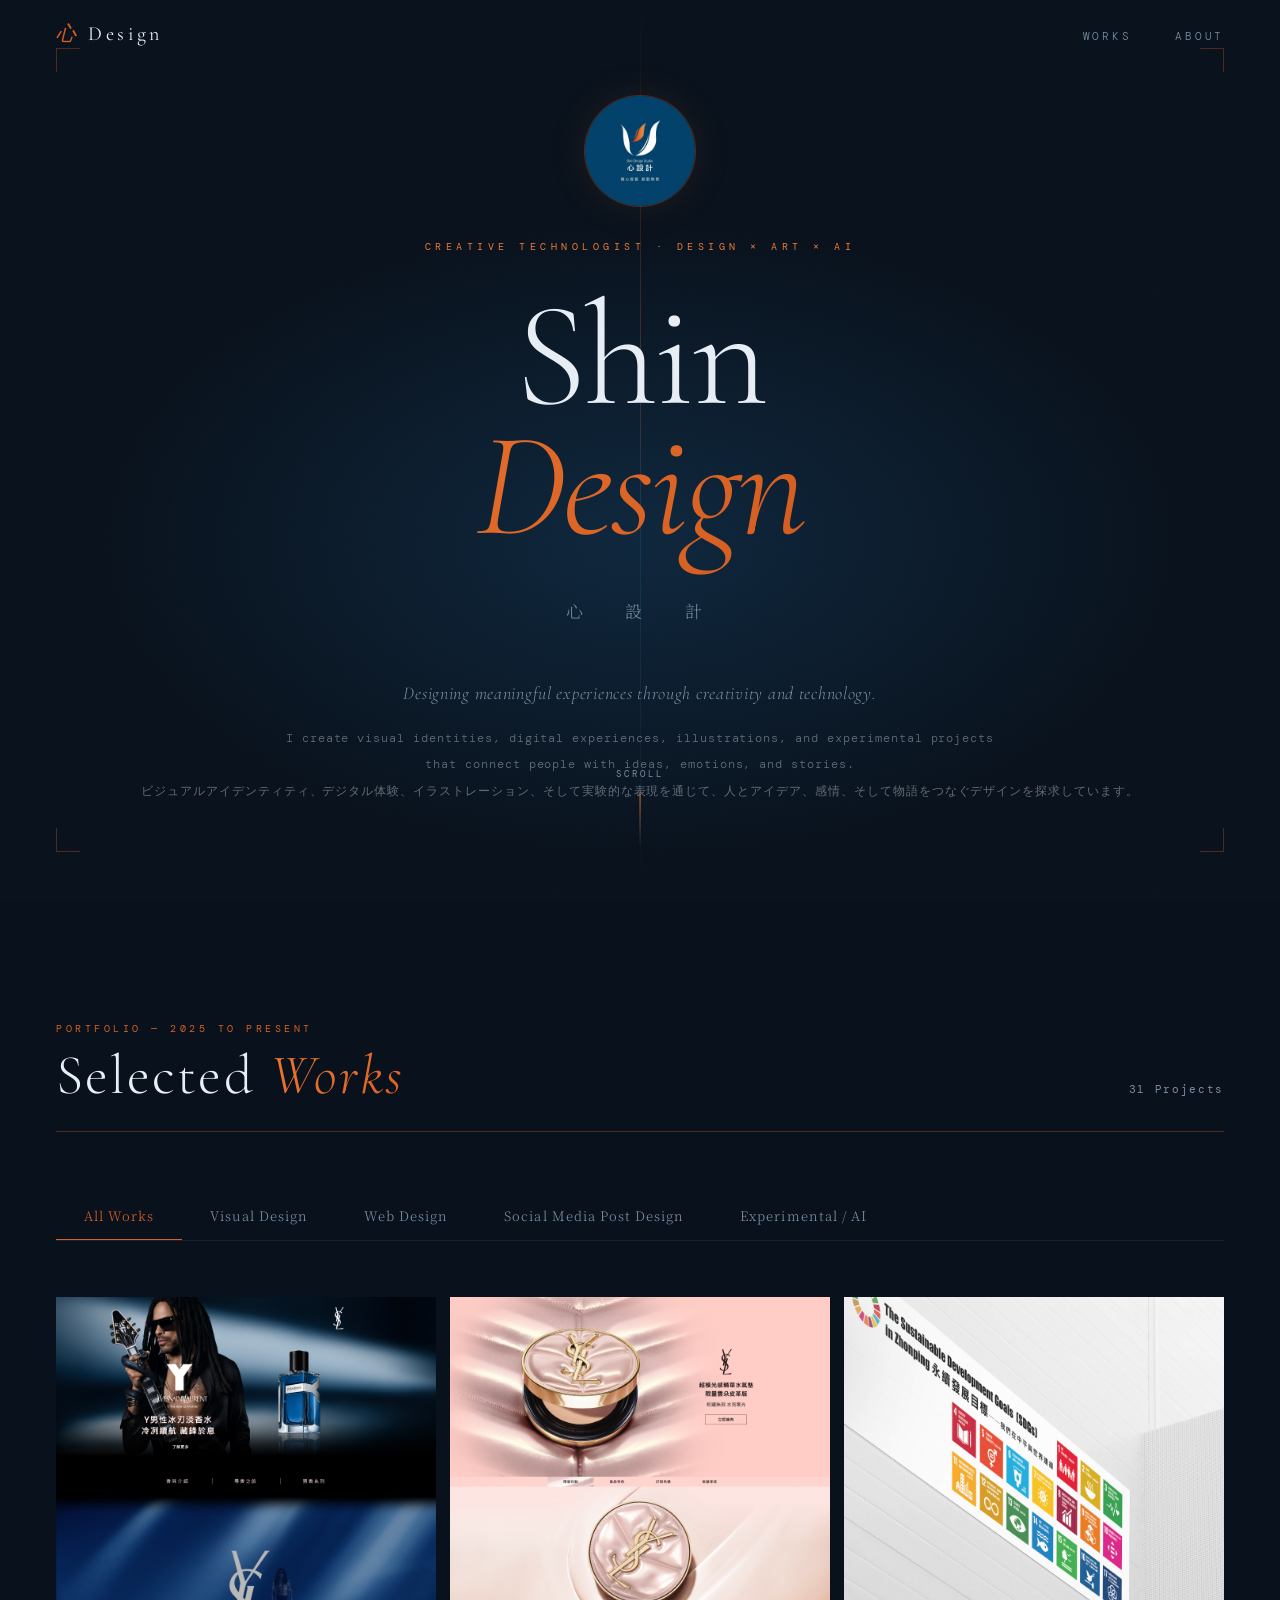
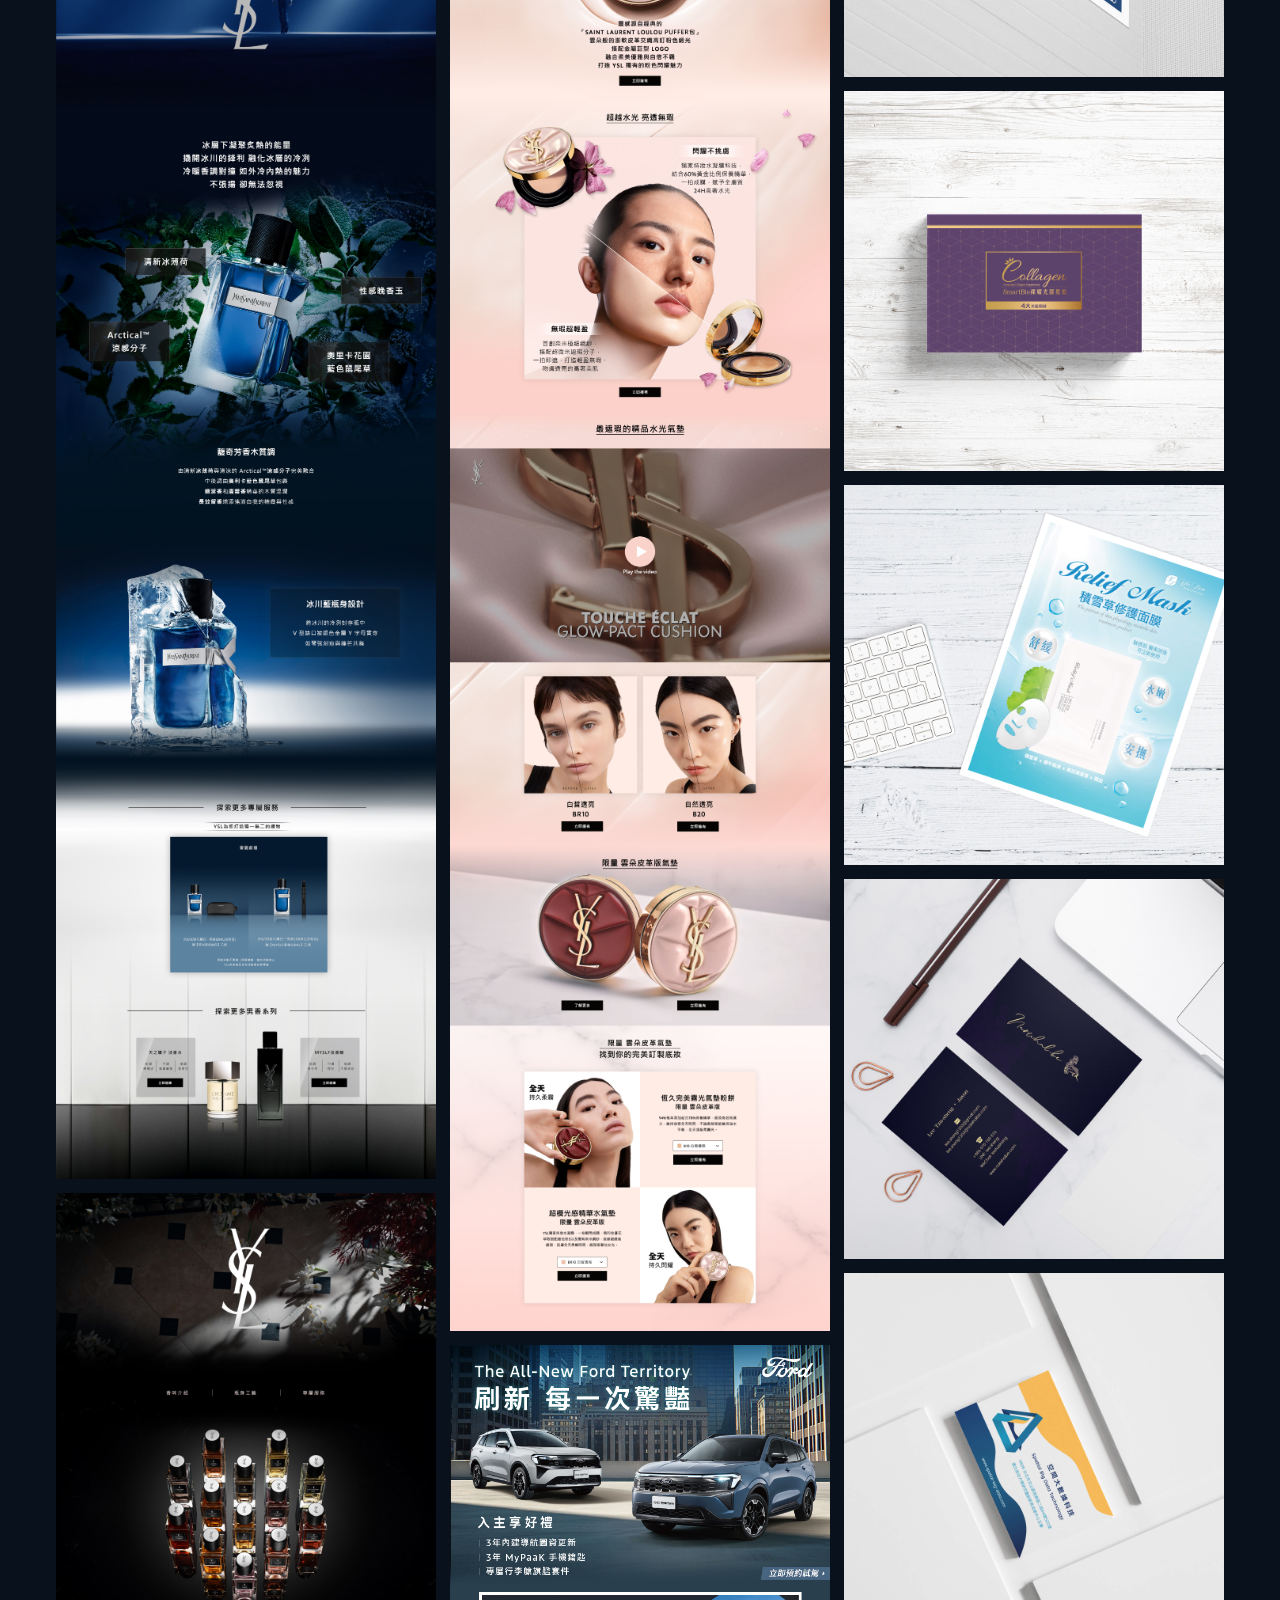
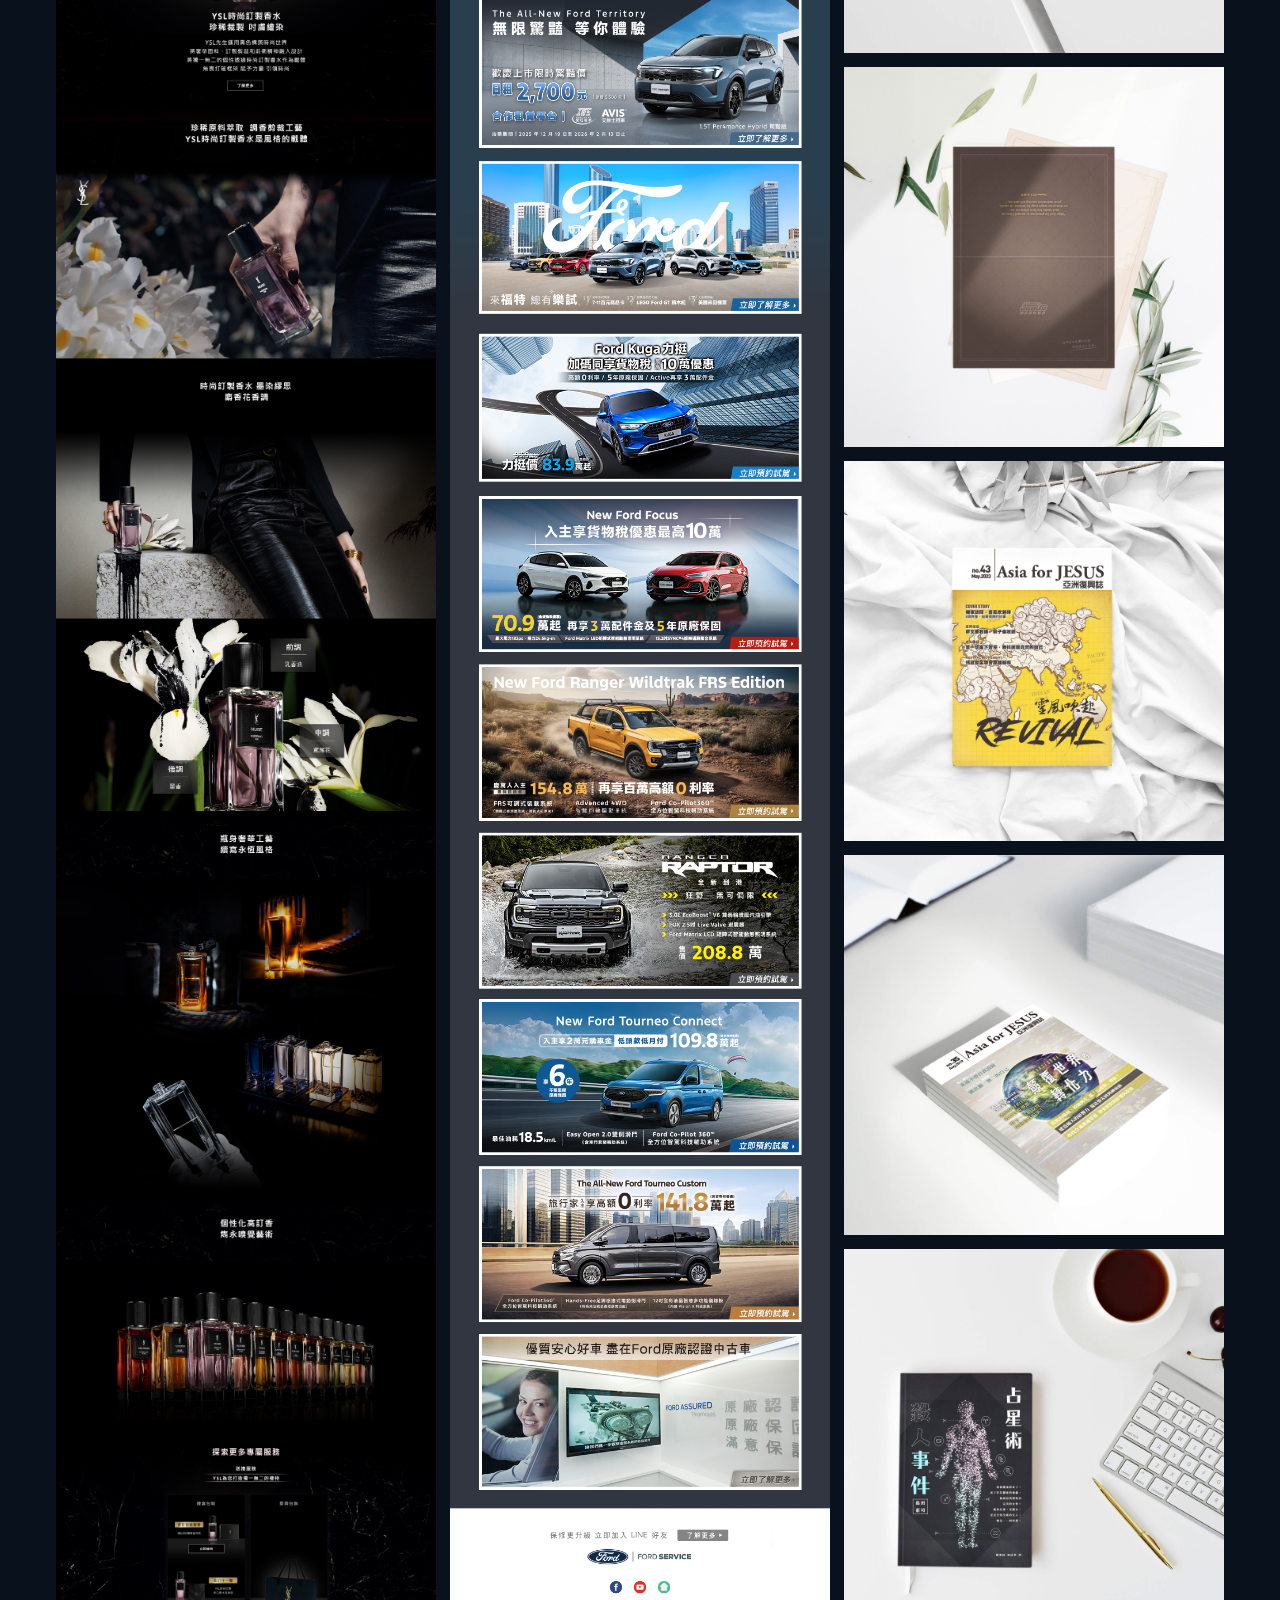
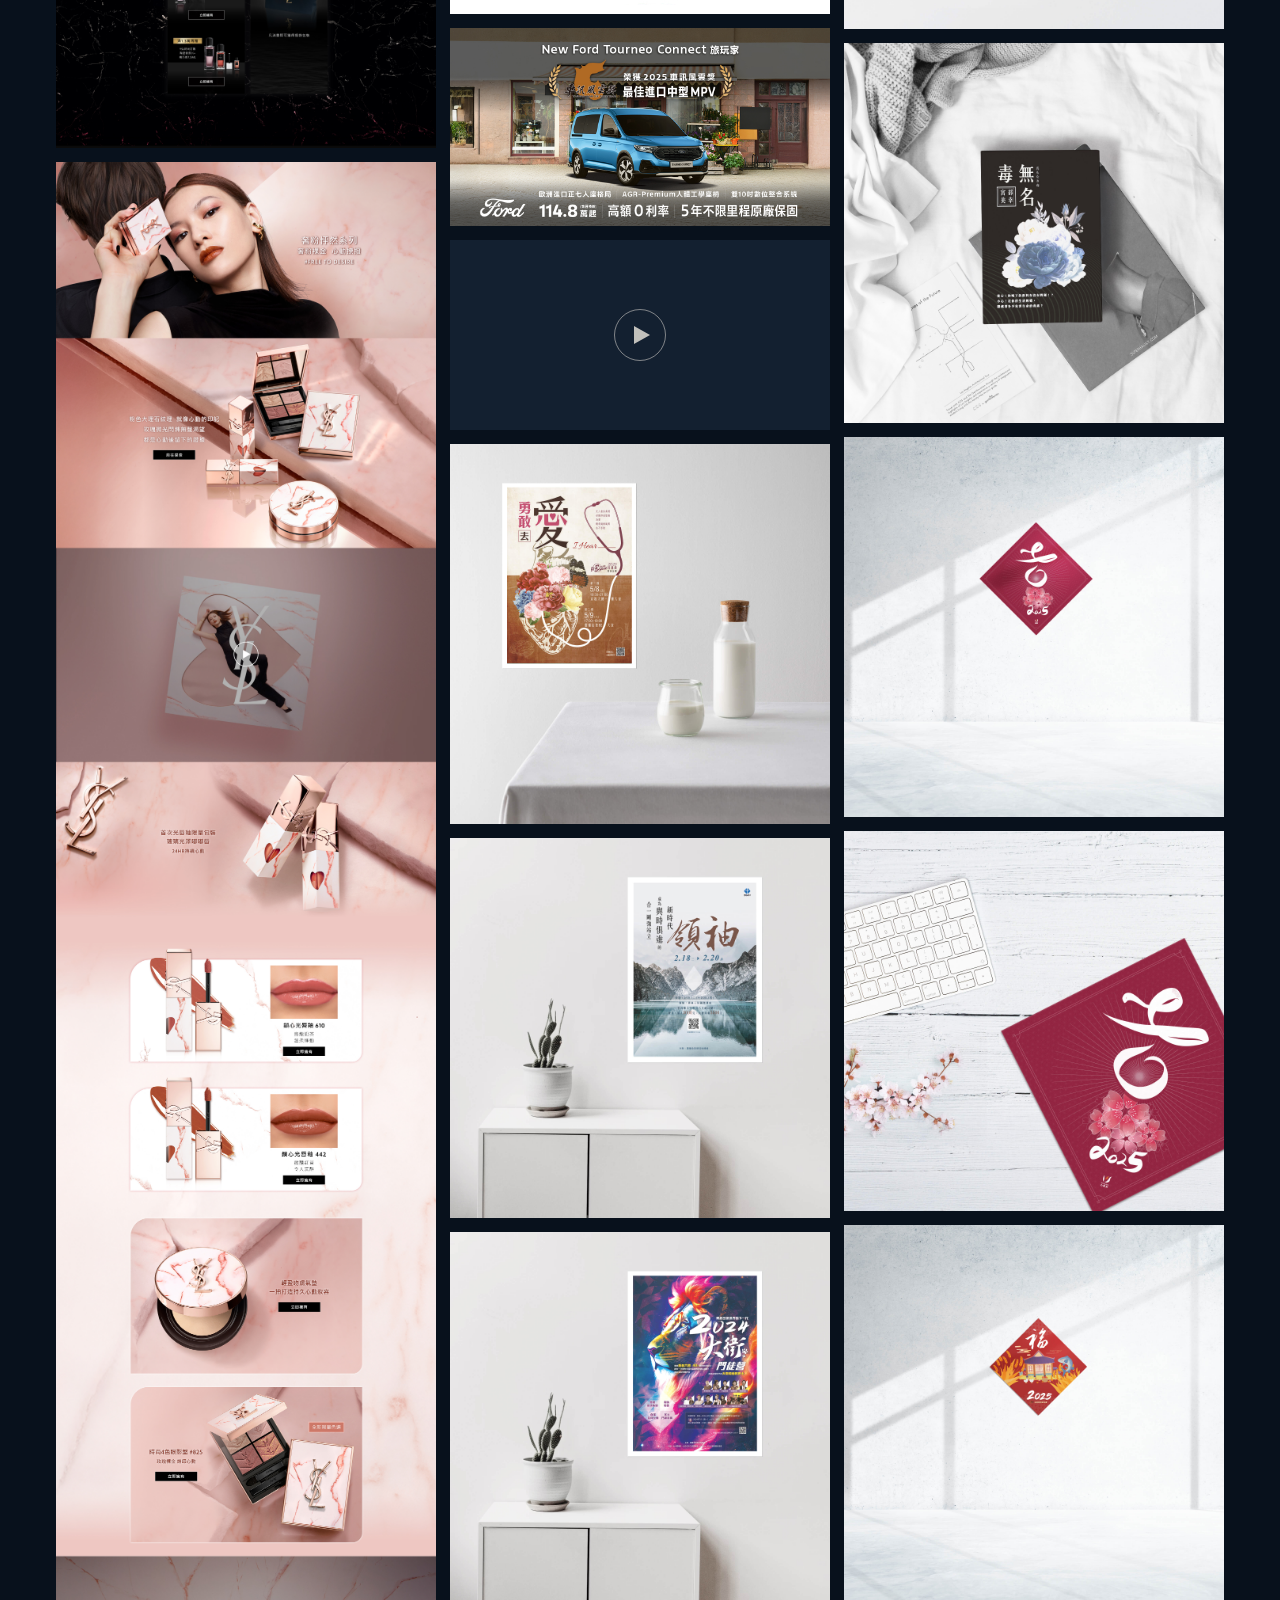
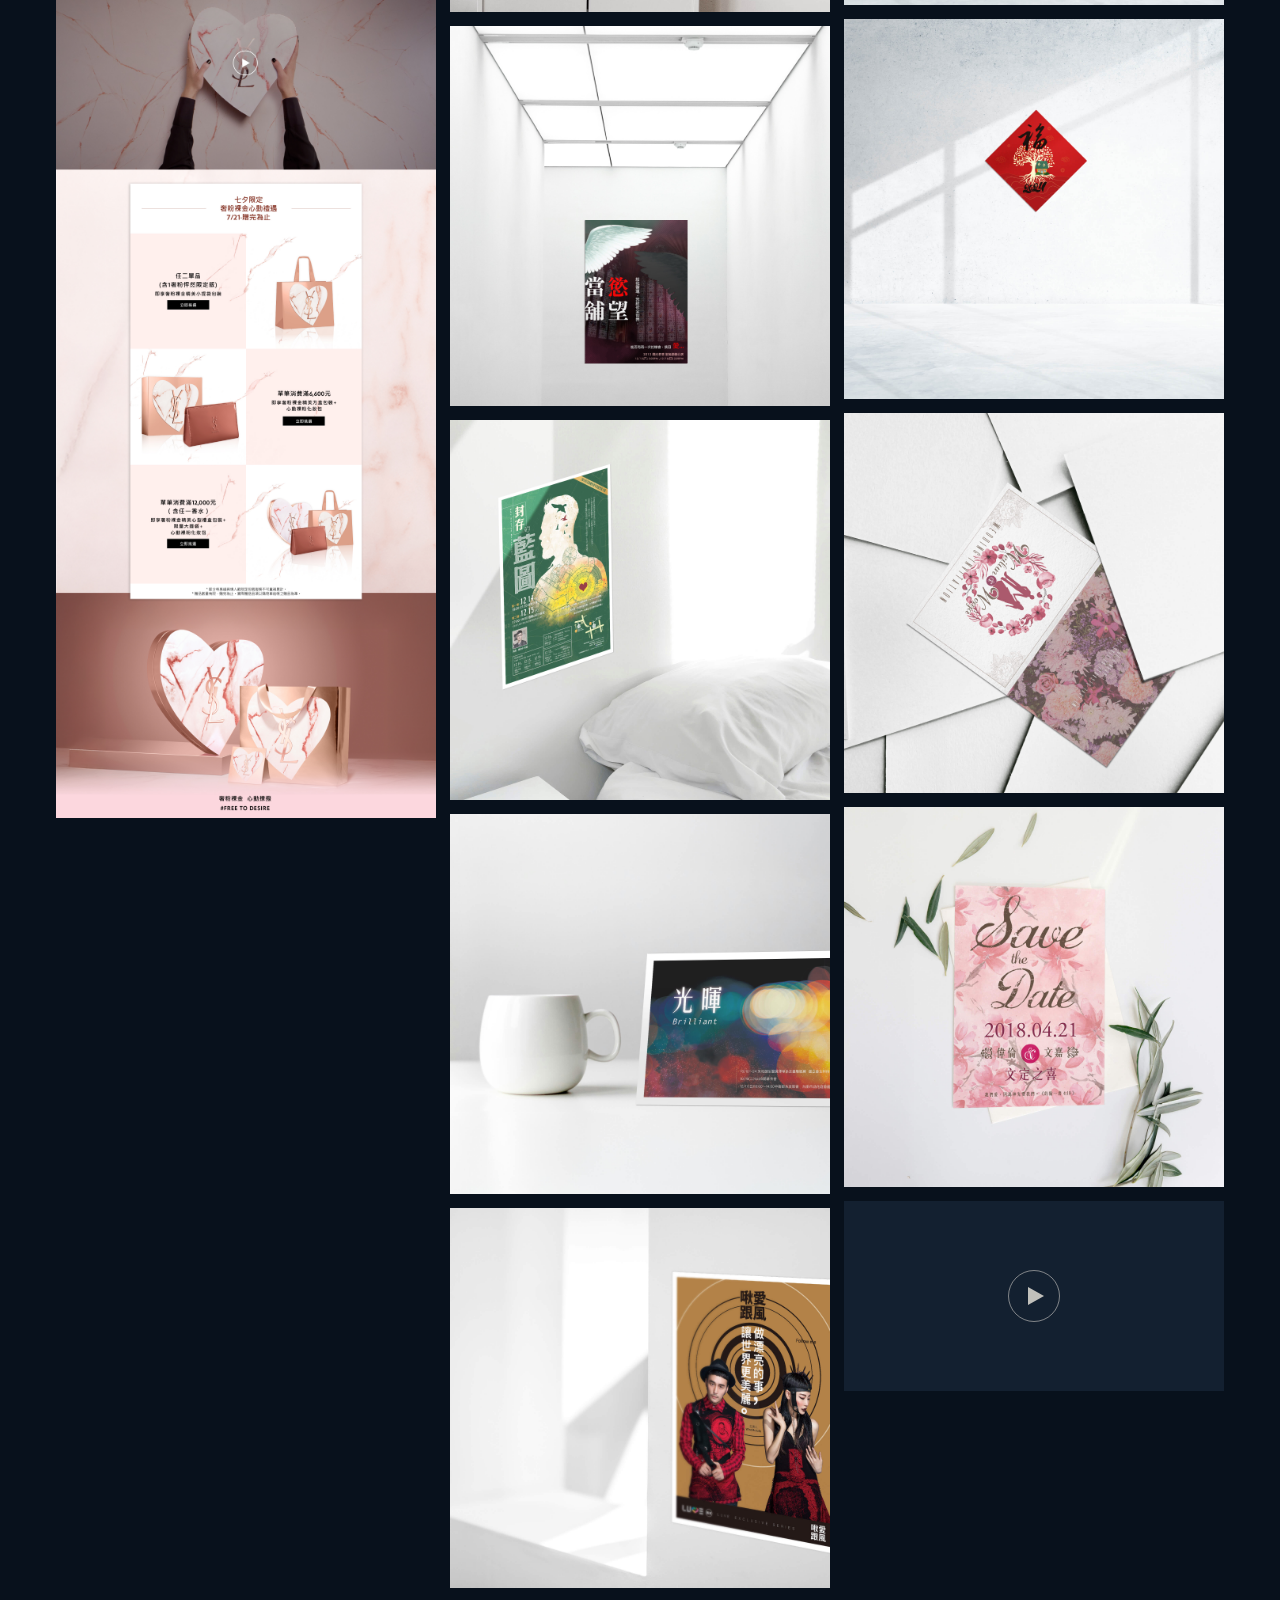
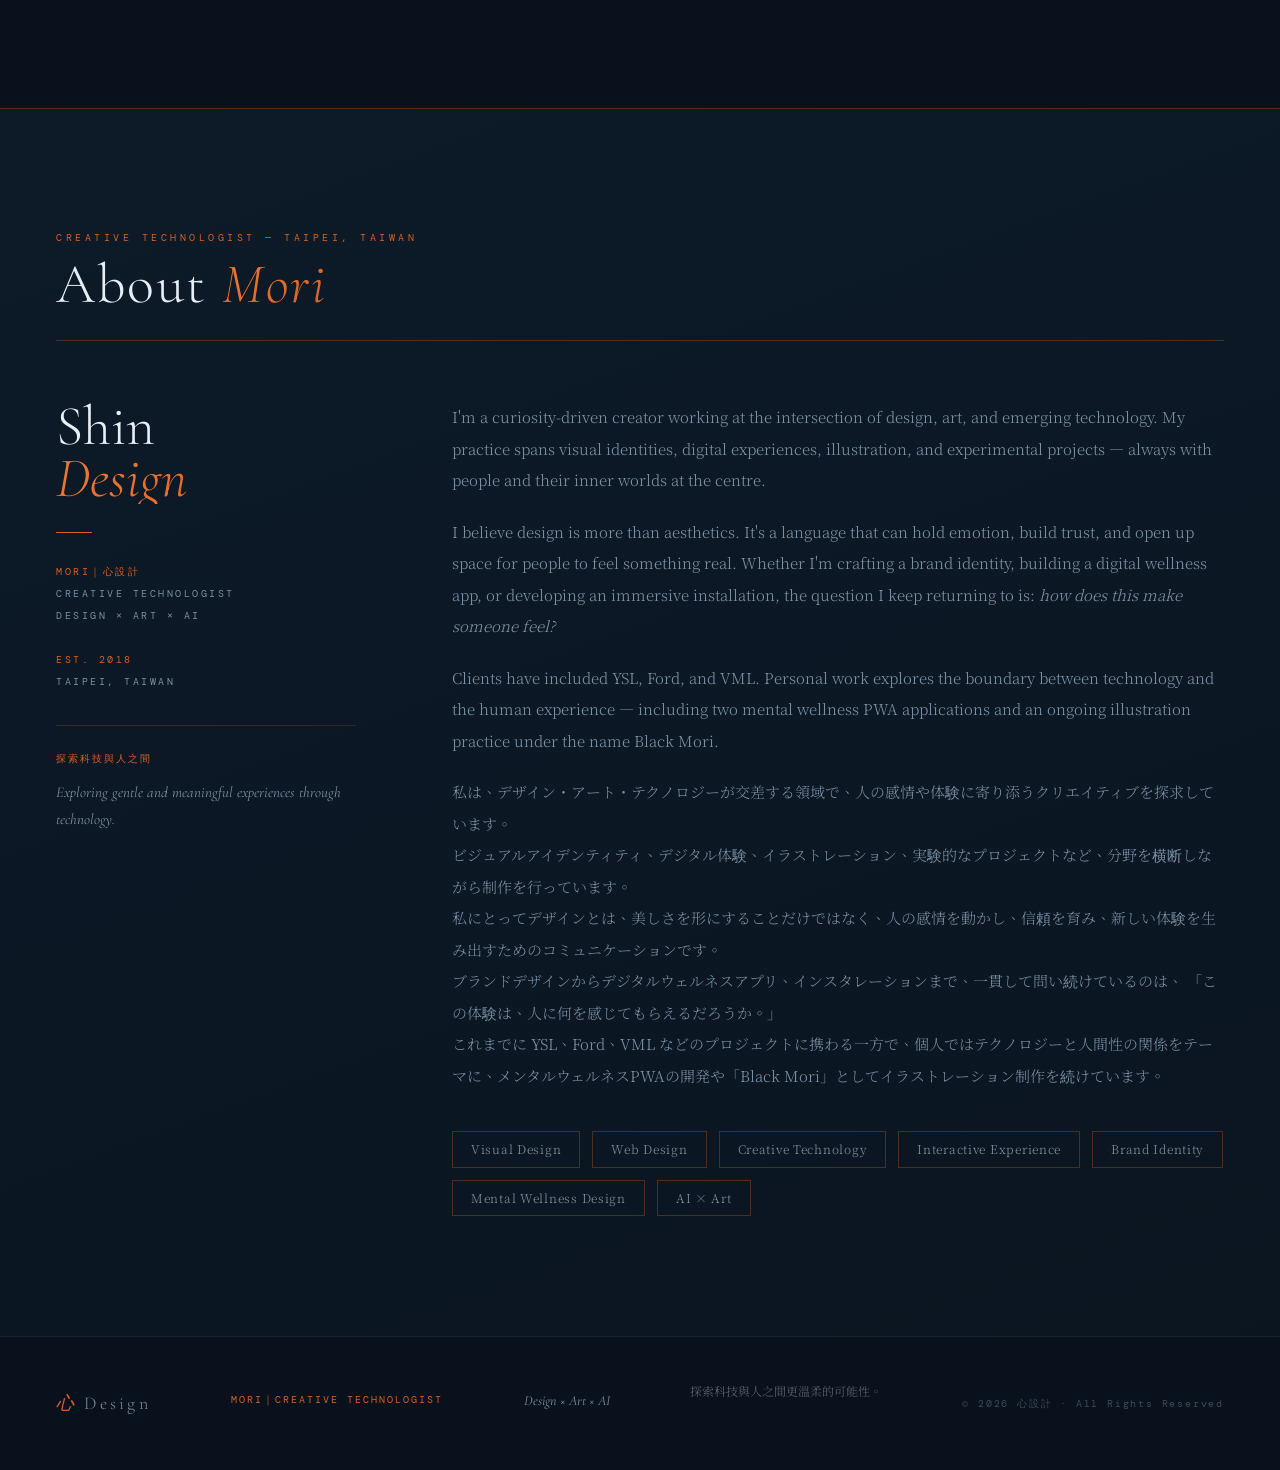
==== commit a6db43a1: "Add files via upload" ====
--- a/index.html
+++ b/index.html
@@ -418,6 +418,30 @@
       .about-grid { grid-template-columns:1fr; gap:40px; }
       .lightbox-prev { left:12px; } .lightbox-next { right:12px; }
       .hero-corner { display:none; }
+
+      /* Filter bar：換行顯示，不橫滾 */
+      .filter-bar {
+        flex-wrap: wrap;
+        border-bottom: none;
+        gap: 6px;
+        margin-bottom: 36px;
+        padding-bottom: 20px;
+        border-bottom: 1px solid var(--cream-faint);
+      }
+      .filter-btn {
+        padding: 8px 14px;
+        font-size: 12px;
+        border: 1px solid rgba(232,238,245,.12);
+        border-bottom: 2px solid transparent;
+        border-radius: 2px;
+        letter-spacing: .04em;
+        white-space: nowrap;
+      }
+      .filter-btn.active {
+        border-color: var(--gold-dim);
+        border-bottom-color: var(--gold);
+        background: rgba(216,96,34,.06);
+      }
     }
     @media (max-width:540px) { .project-grid { columns:1; } }
   </style>
@@ -446,6 +470,8 @@
     <p class="hero-zh">心　設　計</p>
     <p class="hero-sub">Designing meaningful experiences through creativity and technology.</p>
     <p class="hero-intro">I create visual identities, digital experiences, illustrations, and experimental projects<br>that connect people with ideas, emotions, and stories.</p>
+
+    <p class="hero-intro">ビジュアルアイデンティティ、デジタル体験、イラストレーション、そして実験的な表現を通じて、人とアイデア、感情、そして物語をつなぐデザインを探求しています。</p>
   </div>
   <div class="hero-scroll">
     <span class="hero-scroll-label">Scroll</span>
@@ -916,6 +942,18 @@
         <p>I'm a curiosity-driven creator working at the intersection of design, art, and emerging technology. My practice spans visual identities, digital experiences, illustration, and experimental projects — always with people and their inner worlds at the centre.</p>
         <p>I believe design is more than aesthetics. It's a language that can hold emotion, build trust, and open up space for people to feel something real. Whether I'm crafting a brand identity, building a digital wellness app, or developing an immersive installation, the question I keep returning to is: <em>how does this make someone feel?</em></p>
         <p>Clients have included YSL, Ford, and VML. Personal work explores the boundary between technology and the human experience — including two mental wellness PWA applications and an ongoing illustration practice under the name Black Mori.</p>
+
+        <p>私は、デザイン・アート・テクノロジーが交差する領域で、人の感情や体験に寄り添うクリエイティブを探求しています。<br/>
+
+ビジュアルアイデンティティ、デジタル体験、イラストレーション、実験的なプロジェクトなど、分野を横断しながら制作を行っています。<br/>
+
+私にとってデザインとは、美しさを形にすることだけではなく、人の感情を動かし、信頼を育み、新しい体験を生み出すためのコミュニケーションです。<br/>
+
+ブランドデザインからデジタルウェルネスアプリ、インスタレーションまで、一貫して問い続けているのは、
+
+「この体験は、人に何を感じてもらえるだろうか。」<br/>
+
+これまでに YSL、Ford、VML などのプロジェクトに携わる一方で、個人ではテクノロジーと人間性の関係をテーマに、メンタルウェルネスPWAの開発や「Black Mori」としてイラストレーション制作を続けています。</p>
       </div>
       <div style="margin-top:40px; display:flex; gap:12px; flex-wrap:wrap;">
         <span class="skill-tag">Visual Design</span>
